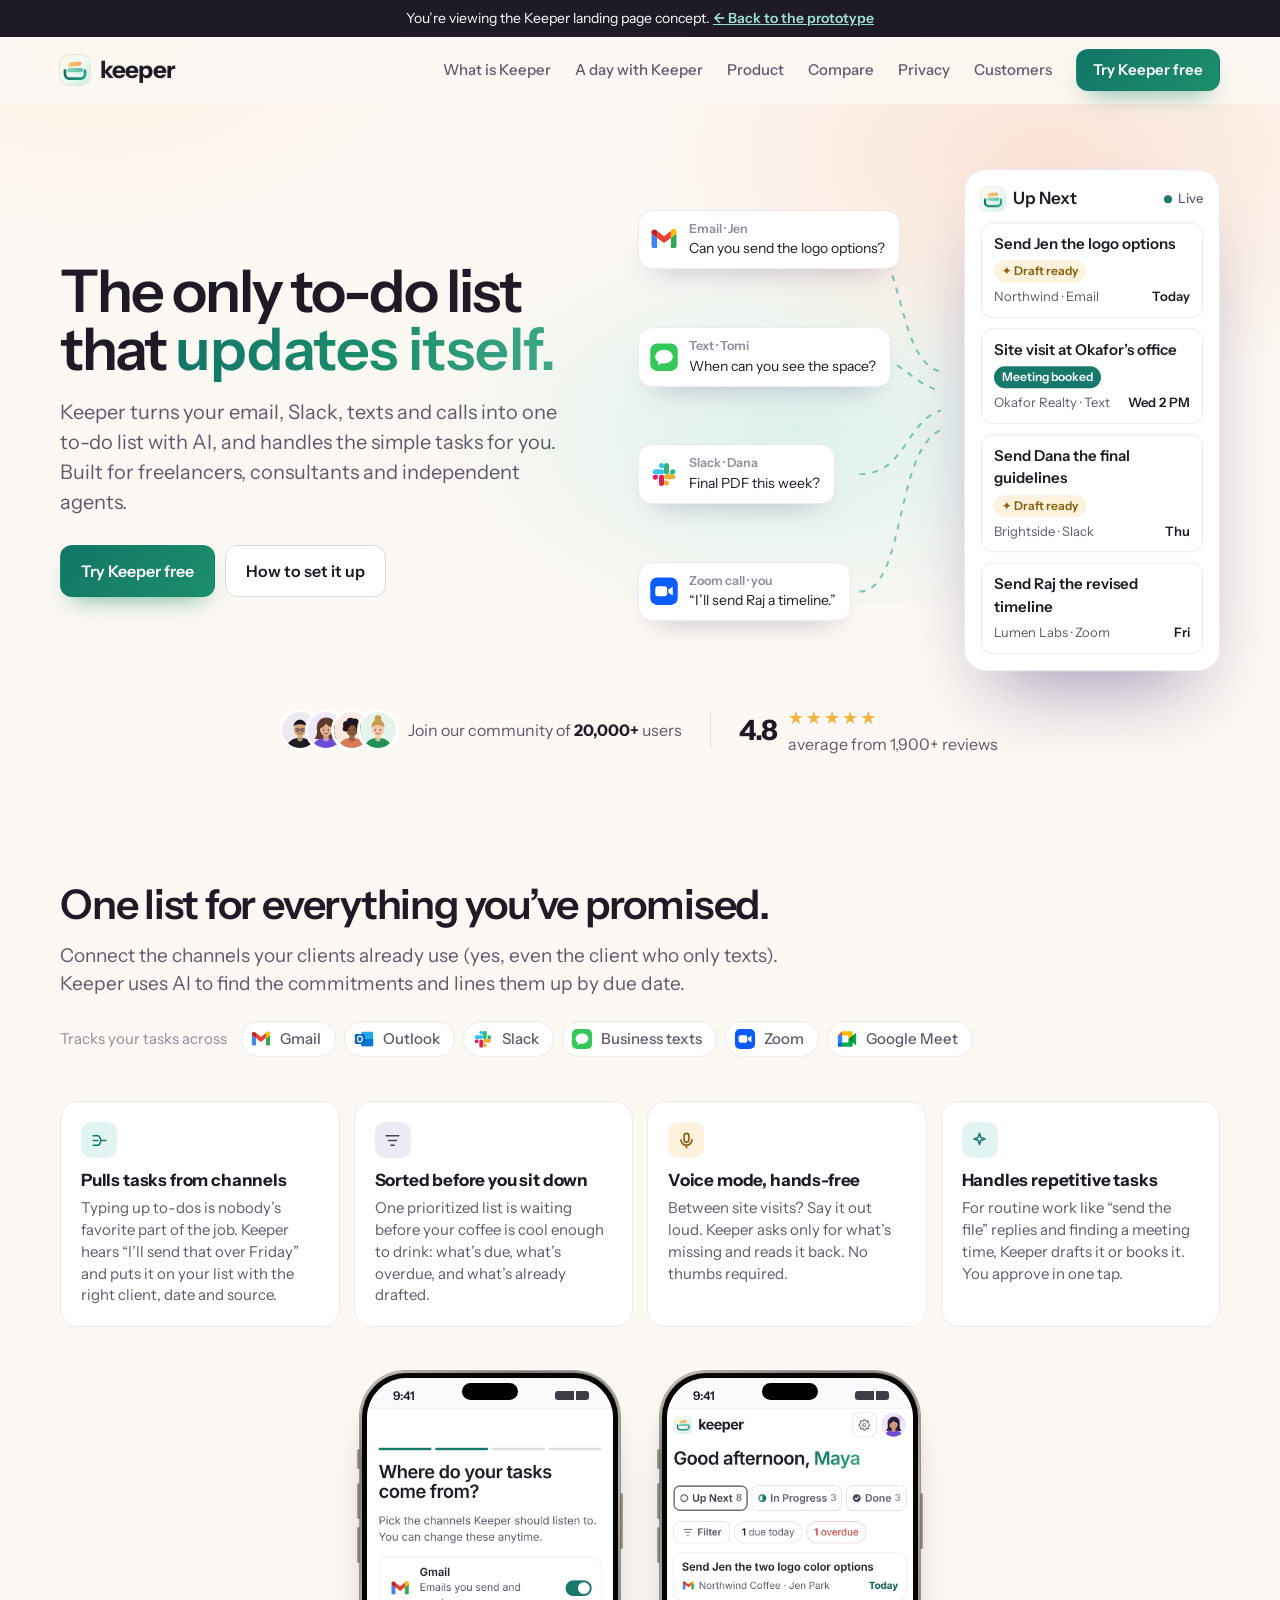
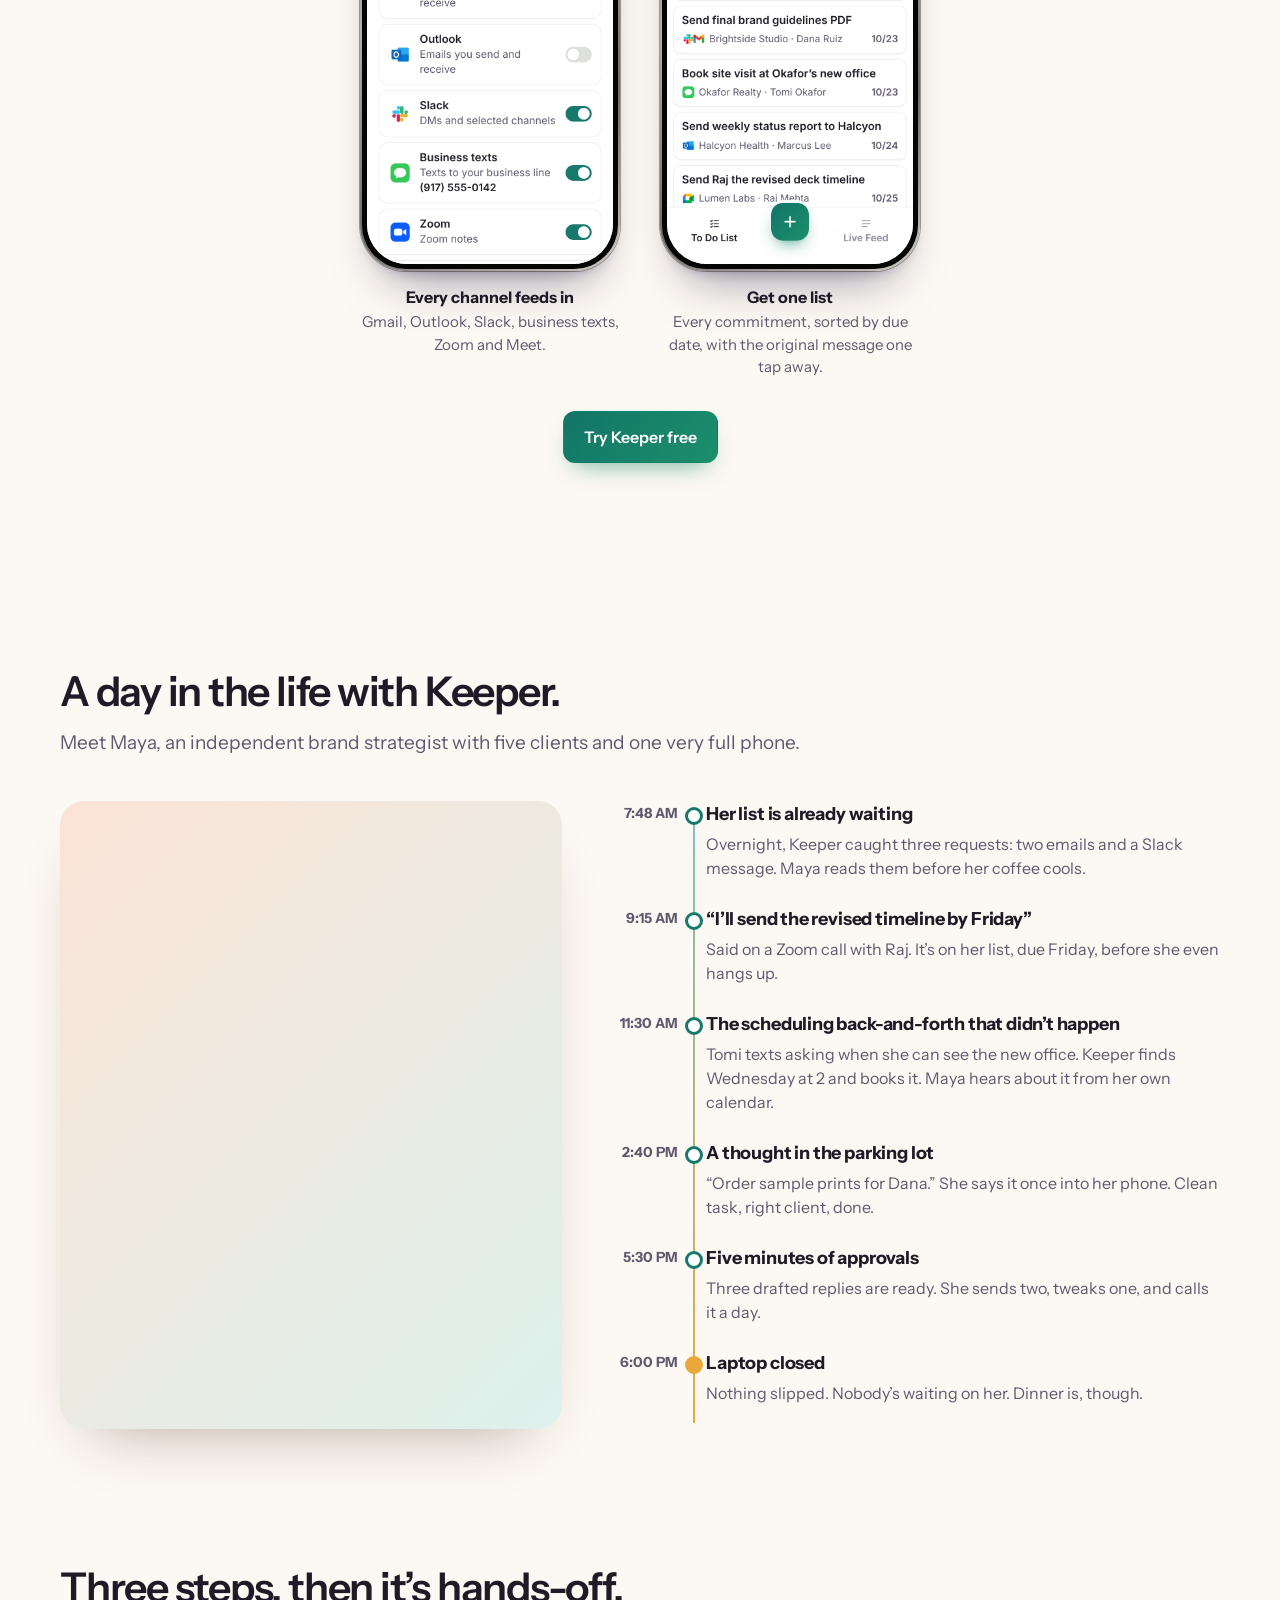
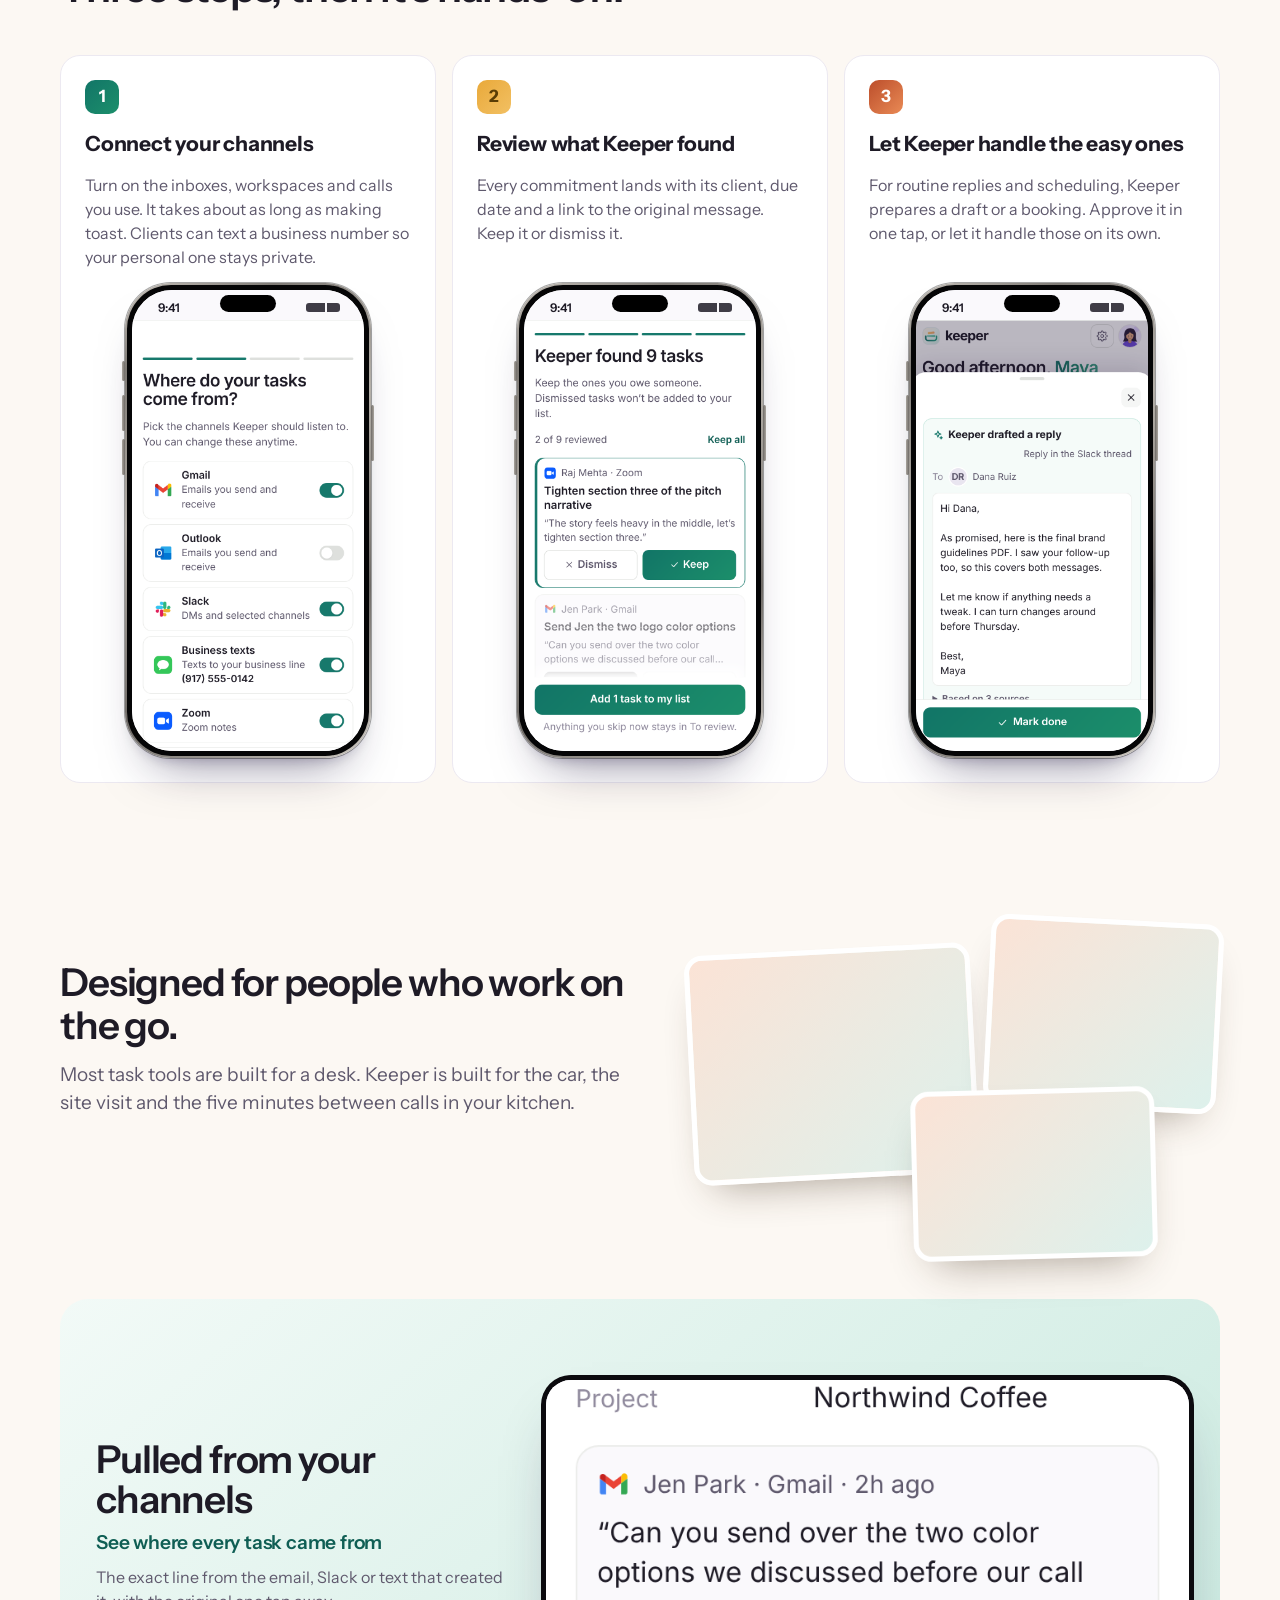
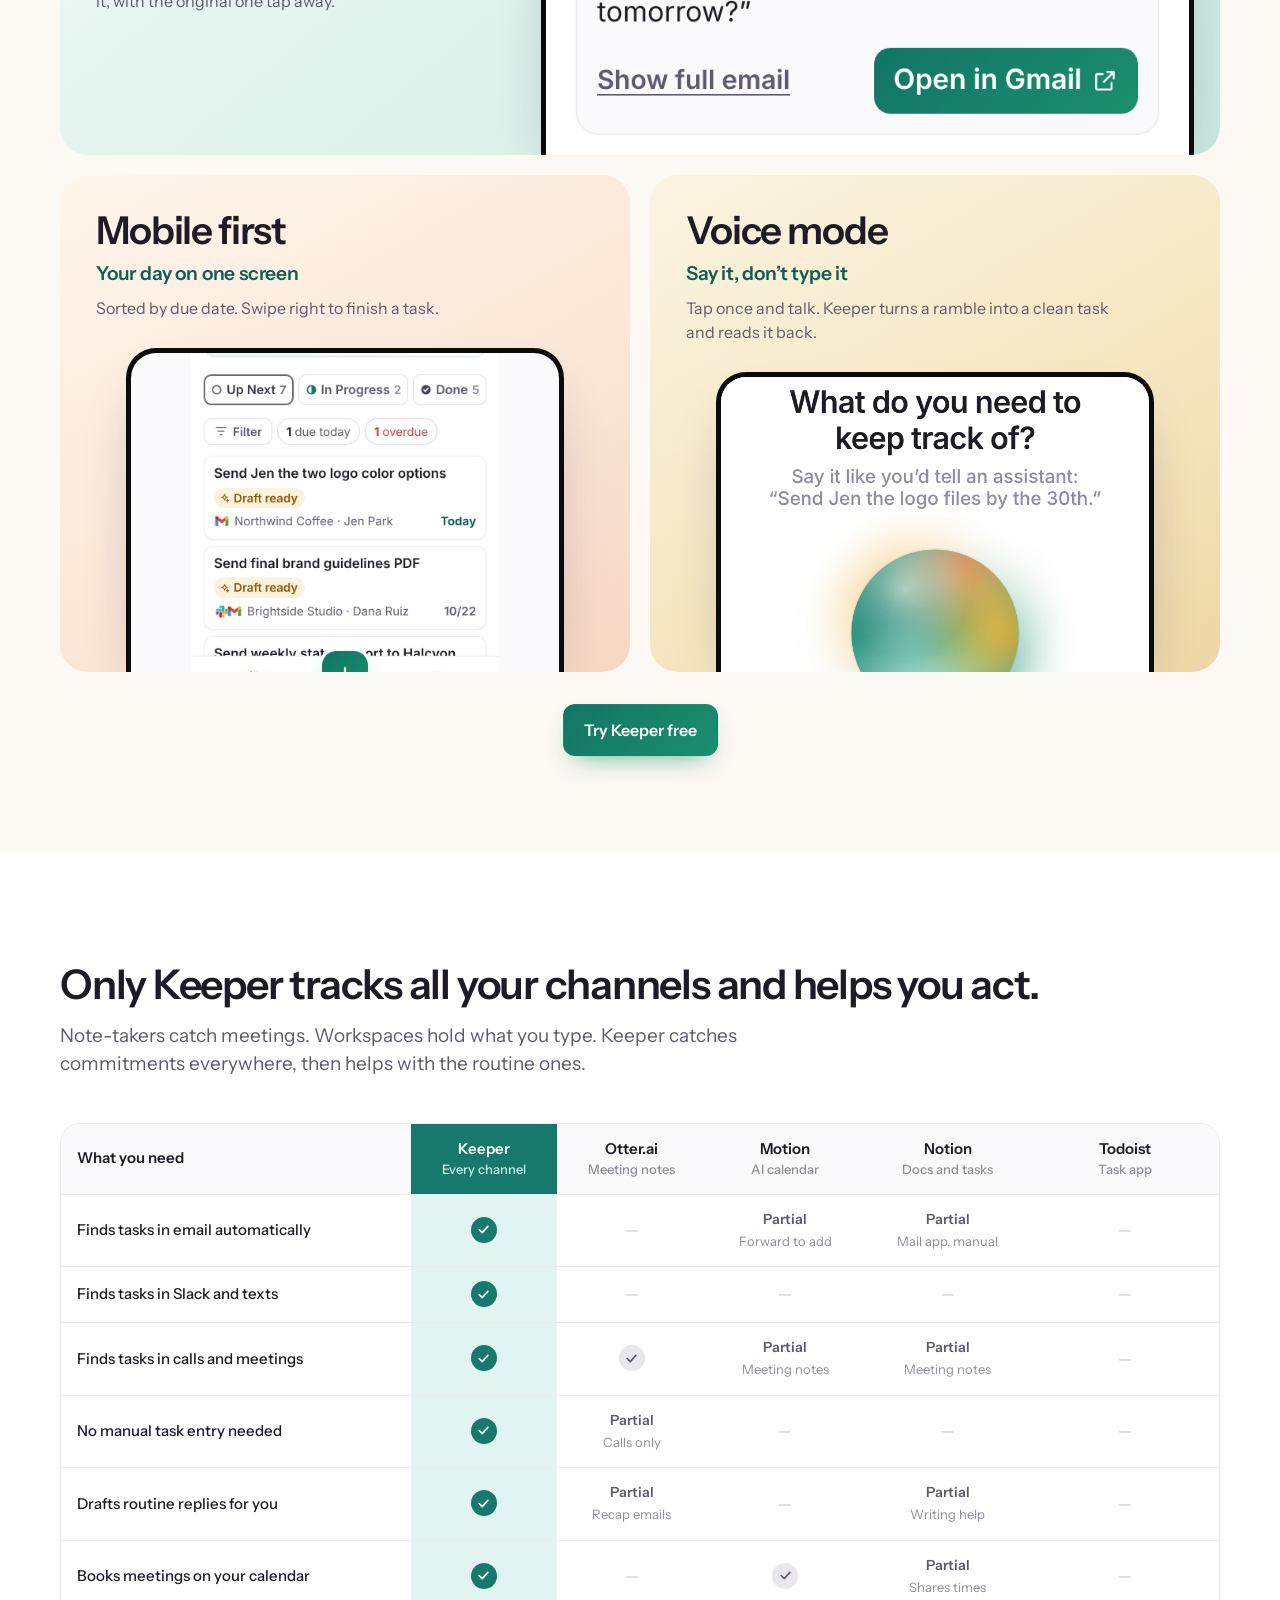
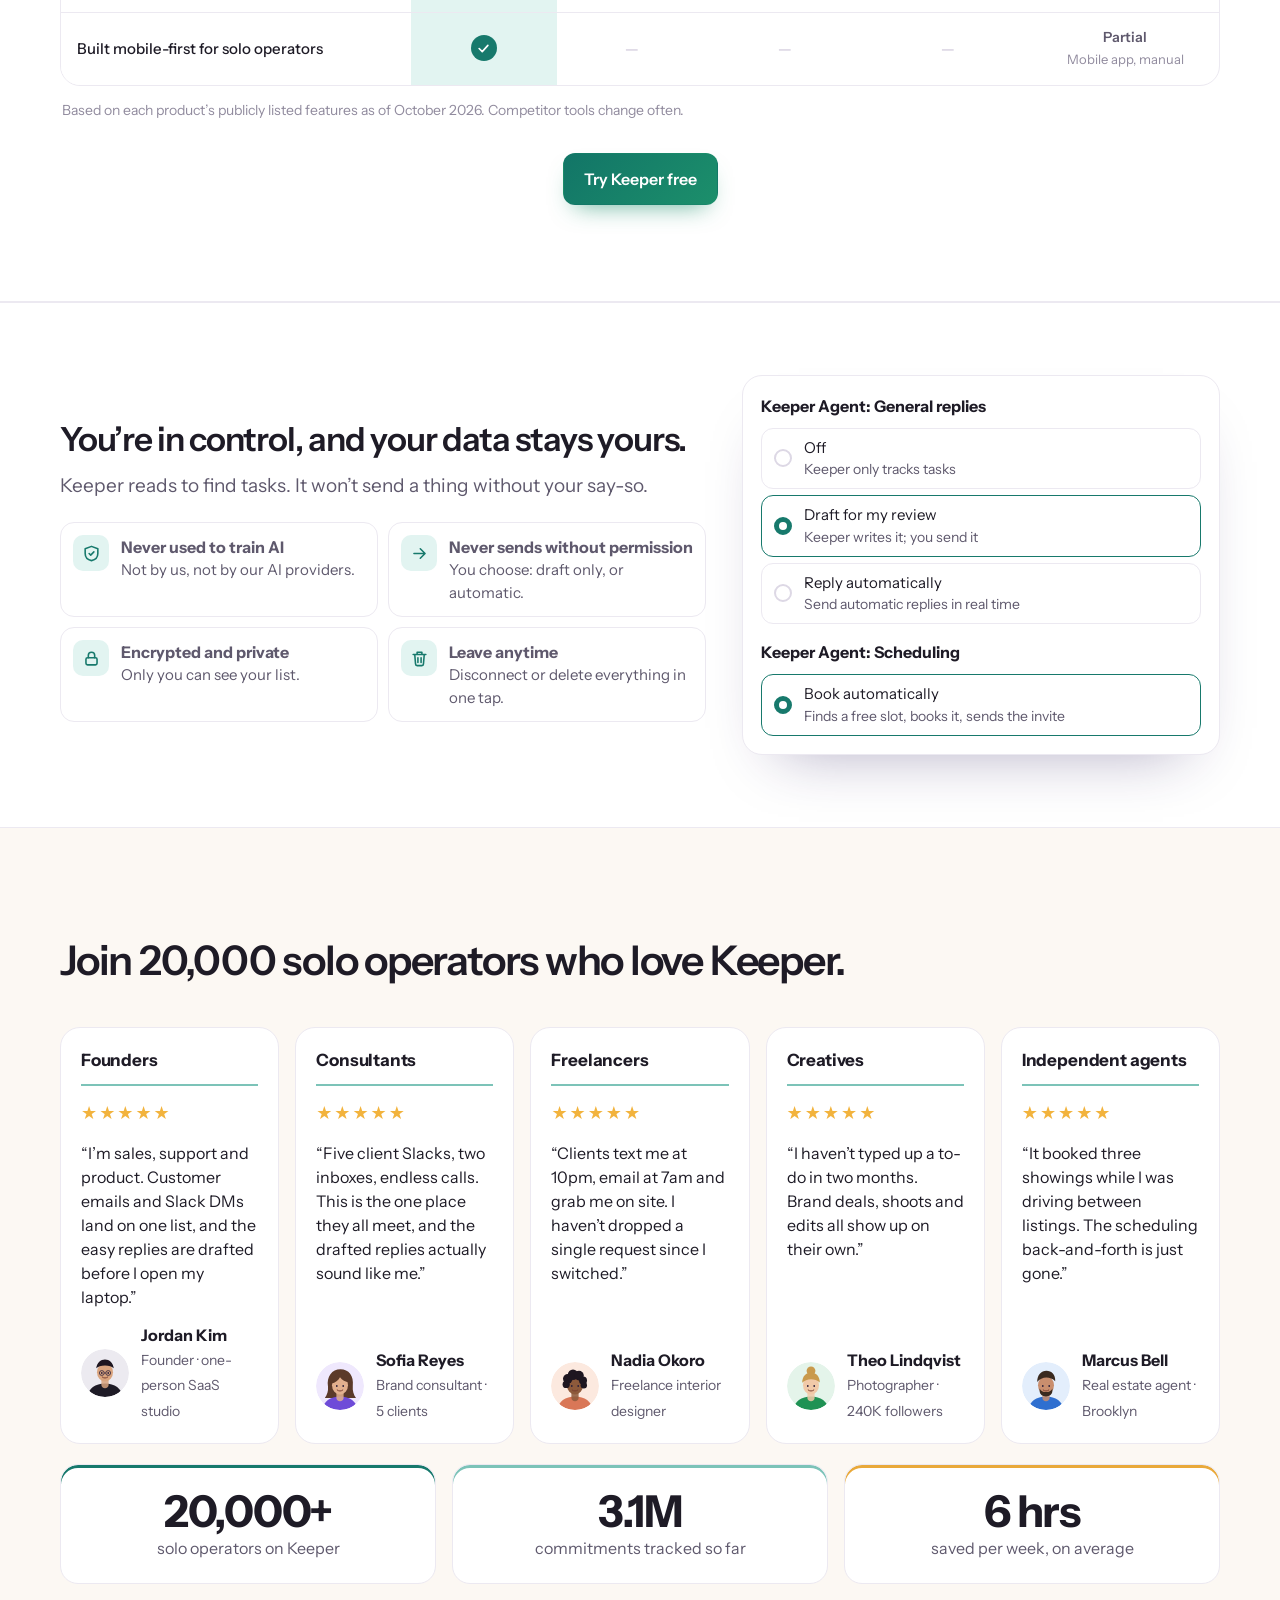
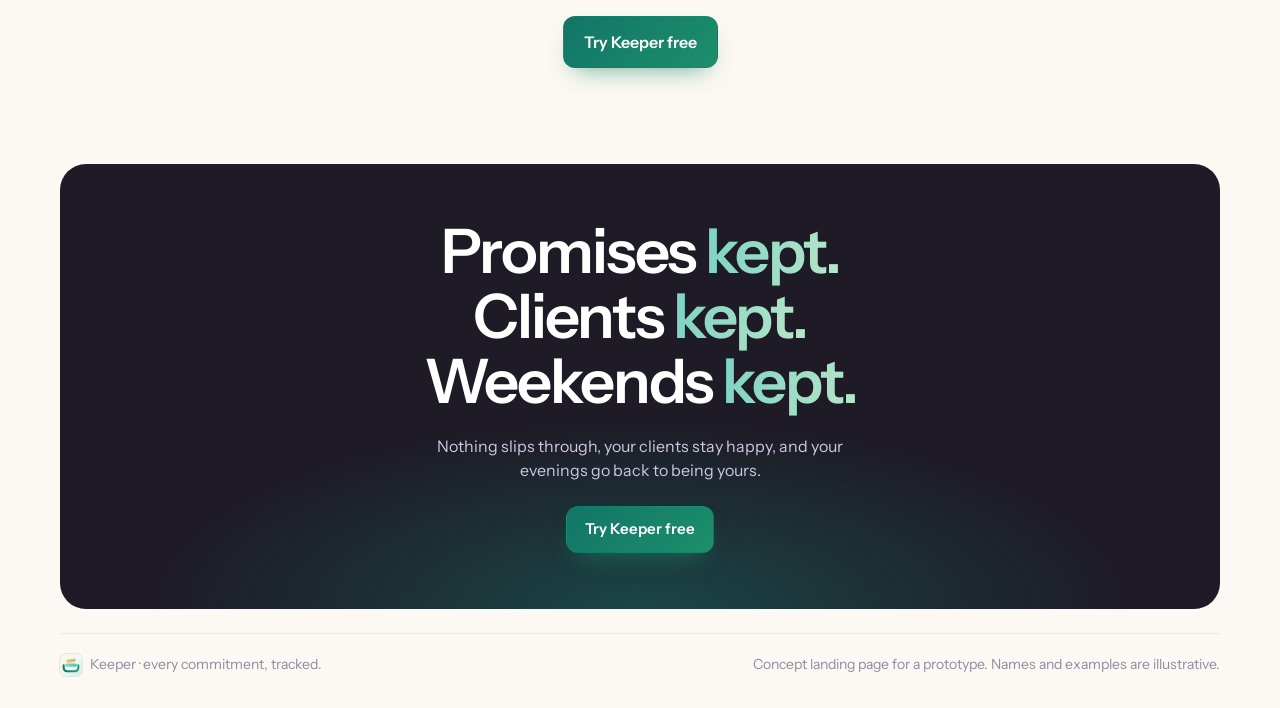
==== landing.html @ 7723a4d4 "Refresh list screenshot Co-Authored-By: Claude Opus 5.5 <noreply@anthropic.com> Claude-Session: http" ====
<!doctype html>
<html lang="en">
<head>
<meta charset="utf-8">
<meta name="viewport" content="width=device-width, initial-scale=1, viewport-fit=cover">
<title>Keeper · Every commitment, kept</title>
<meta name="description" content="Keeper catches every commitment you make across email, Slack, texts and calls, keeps it on one board, and gets the work started for you.">
<link rel="icon" type="image/svg+xml" href="keeper-logo.svg">
<link rel="preconnect" href="https://fonts.googleapis.com">
<link rel="preconnect" href="https://fonts.gstatic.com" crossorigin>
<link rel="stylesheet" href="https://fonts.googleapis.com/css2?family=Instrument+Sans:wght@400;500;600;700&family=Instrument+Serif:ital@0;1&display=swap">
<style>
  :root{
    --ink:#1E1B26; --ink-2:#5F596D; --faint:#918B9E;
    --bg:#FAF9FC; --surface:#fff; --sunk:#F3F1F6; --line:#ECE9F1; --line-2:#DDD8E5;
    --brand:#6E4BD8; --brand-ink:#4E31B5; --brand-soft:#F0EBFD; --brand-2:#B49CF5;
    --sans:"Instrument Sans", ui-sans-serif, system-ui, -apple-system, "Segoe UI", sans-serif;
    --serif:"Instrument Serif", Georgia, serif;
    --jar:url("data:image/svg+xml,%3Csvg%20xmlns%3D%22http%3A//www.w3.org/2000/svg%22%20viewBox%3D%220%200%20120%20120%22%3E%3Crect%20x%3D%2242%22%20y%3D%2220%22%20width%3D%2236%22%20height%3D%2210%22%20rx%3D%224%22%20fill%3D%22%23fff%22/%3E%3Cpath%20d%3D%22M44%2034h32v4c10%204%2014%2012%2014%2022v22a12%2012%200%200%201-12%2012H42a12%2012%200%200%201-12-12V60c0-10%204-18%2014-22z%22%20fill%3D%22%23fff%22/%3E%3Ccircle%20cx%3D%2250%22%20cy%3D%2276%22%20r%3D%227%22%20fill%3D%22%2317796C%22/%3E%3Ccircle%20cx%3D%2270%22%20cy%3D%2276%22%20r%3D%227%22%20fill%3D%22%2317796C%22/%3E%3Ccircle%20cx%3D%2260%22%20cy%3D%2261%22%20r%3D%227%22%20fill%3D%22%2317796C%22/%3E%3C/svg%3E");
    color-scheme:light;
  }
  *{box-sizing:border-box}
  html{scroll-behavior:smooth;overflow-x:hidden}
  body{margin:0;font-family:var(--sans);color:var(--ink);background:var(--bg);font-size:17px;line-height:1.5;-webkit-font-smoothing:antialiased;overflow-x:hidden}
  a{color:inherit}
  em{font-family:var(--serif);font-weight:400}
  .wrap{width:min(1160px,100% - 32px);margin-inline:auto}
  .mark{width:30px;height:30px;border-radius:9px;background:var(--brand) var(--jar) center/100% no-repeat;flex:none;display:inline-block}
  .btn{display:inline-flex;align-items:center;justify-content:center;gap:8px;border-radius:12px;padding:13px 20px;font-weight:600;font-size:16px;text-decoration:none;border:1px solid transparent;transition:transform .15s,background .15s}
  .btn:hover{transform:translateY(-1px)}
  .btn.primary{background:var(--brand);color:#fff;box-shadow:0 12px 24px -12px rgba(110,75,216,.8)}
  .btn.primary:hover{background:var(--brand-ink)}
  .btn.ghost{background:#fff;border-color:var(--line-2)}
  .eyebrow{display:inline-flex;align-items:center;gap:8px;font-size:15px;font-weight:600;color:var(--brand-ink);background:var(--brand-soft);border-radius:999px;padding:5px 12px}

  /* top strip back to the prototype */
  .proto{background:var(--ink);color:#fff;font-size:14px;text-align:center;padding:8px 16px}
  .proto a{color:#fff;font-weight:600}

  /* nav */
  nav.top{position:sticky;top:0;z-index:20;background:rgba(250,249,252,.85);backdrop-filter:blur(14px);-webkit-backdrop-filter:blur(14px);border-bottom:1px solid transparent}
  nav.top.scrolled{border-bottom-color:var(--line)}
  nav.top .wrap{display:flex;align-items:center;gap:24px;height:66px}
  .brand{display:flex;align-items:center;gap:10px;text-decoration:none}
  .brand .word{font-family:var(--serif);font-style:italic;font-size:28px;line-height:1}
  nav.top ul{display:flex;gap:24px;list-style:none;margin:0 0 0 auto;padding:0}
  nav.top ul a{text-decoration:none;color:var(--ink-2);font-weight:500;font-size:15px}
  nav.top ul a:hover{color:var(--ink)}
  nav.top .btn{padding:9px 16px;font-size:15px}

  /* hero */
  .hero{padding:72px 0 40px;position:relative}
  .hero::before{content:"";position:absolute;inset:-120px 0 auto;height:620px;background:radial-gradient(50% 60% at 78% 30%,#E9E1FD 0%,transparent 70%),radial-gradient(40% 50% at 10% 10%,#F3EEFE 0%,transparent 70%);z-index:-1}
  .hero .wrap{display:grid;grid-template-columns:minmax(0,1.05fr) minmax(0,1fr);gap:48px;align-items:center}
  .hero h1{font-size:clamp(44px,6.4vw,76px);line-height:1;letter-spacing:-.035em;margin:18px 0 18px;font-weight:600}
  .hero h1 em{color:var(--brand);font-size:1.12em;letter-spacing:-.01em;background:url("data:image/svg+xml,%3Csvg xmlns='http://www.w3.org/2000/svg' viewBox='0 0 200 20' preserveAspectRatio='none'%3E%3Cpath d='M3 14C50 6 120 4 197 9' fill='none' stroke='%23B49CF5' stroke-width='6' stroke-linecap='round'/%3E%3C/svg%3E") left 92%/100% .22em no-repeat;padding-bottom:.08em}
  .hero p.lead{font-size:20px;color:var(--ink-2);max-width:560px;margin:0 0 28px}
  .ctas{display:flex;gap:10px;flex-wrap:wrap}
  .reassure{margin-top:16px;font-size:15px;color:var(--faint)}

  /* hero visual: channels flowing into one board */
  .visual{position:relative;min-height:580px}
  .stream{position:absolute;inset:0}
  .msg{position:absolute;display:flex;align-items:center;gap:10px;background:#fff;border:1px solid var(--line);border-radius:14px;padding:10px 12px;box-shadow:0 14px 30px -18px rgba(40,25,90,.35);font-size:14px;max-width:250px;animation:float 6s ease-in-out infinite}
  .msg b{display:block;font-size:13px;color:var(--faint);font-weight:600}
  .msg .ch{width:30px;height:30px;border-radius:9px;display:grid;place-items:center;flex:none}
  .msg .ch svg{width:16px;height:16px}
  .m1{top:0;left:0}.m2{top:92px;left:8%;animation-delay:-2s}.m3{top:14px;right:0;animation-delay:-4s}.m4{top:106px;right:2%;animation-delay:-1s}
  @keyframes float{50%{transform:translateY(-6px)}}
  .board{position:absolute;left:50%;bottom:0;transform:translateX(-50%);width:min(380px,100%);background:#fff;border:1px solid var(--line);border-radius:22px;box-shadow:0 40px 80px -30px rgba(40,20,100,.45);padding:16px;display:flex;flex-direction:column;gap:10px}
  .board-h{display:flex;align-items:center;gap:8px;font-weight:600}
  .board-h .live{margin-left:auto;display:inline-flex;align-items:center;gap:6px;font-size:13px;color:var(--ink-2);font-weight:500}
  .dot{width:8px;height:8px;border-radius:50%;background:var(--brand);animation:pulse 1.8s infinite}
  @keyframes pulse{70%{box-shadow:0 0 0 7px rgba(110,75,216,0)}0%{box-shadow:0 0 0 0 rgba(110,75,216,.5)}}
  .task{border:1px solid var(--line);border-radius:12px;padding:10px 12px;display:flex;flex-direction:column;gap:5px;animation:drop .6s both}
  .task:nth-child(3){animation-delay:.4s}.task:nth-child(4){animation-delay:.8s}
  @keyframes drop{from{opacity:0;transform:translateY(-10px)}to{opacity:1;transform:none}}
  .task .t{font-weight:600;font-size:15px}
  .task .meta{display:flex;align-items:center;gap:8px;font-size:13px;color:var(--ink-2)}
  .task .meta .due{margin-left:auto;font-weight:600;color:var(--ink)}
  .badge{display:inline-flex;align-items:center;gap:5px;align-self:flex-start;font-size:12px;font-weight:600;color:var(--brand-ink);background:var(--brand-soft);border-radius:999px;padding:2px 8px}
  .badge.done{background:var(--brand);color:#fff}
  .funnel{position:absolute;left:50%;top:170px;width:2px;height:60px;transform:translateX(-50%);background:linear-gradient(var(--brand-2),transparent)}

  .chips{display:flex;flex-wrap:wrap;gap:8px;justify-content:center;margin-top:44px}
  .chip{display:inline-flex;align-items:center;gap:8px;background:#fff;border:1px solid var(--line);border-radius:999px;padding:6px 14px 6px 6px;font-size:15px;font-weight:500;color:var(--ink-2)}
  .chip .ch{width:26px;height:26px;border-radius:8px;display:grid;place-items:center}
  .chip .ch svg{width:14px;height:14px}
  .works{text-align:center;color:var(--faint);font-size:15px;margin-top:56px}

  section{padding:96px 0}
  .sec-h{max-width:760px;margin-bottom:44px}
  .sec-h h2{font-size:clamp(34px,4.4vw,52px);line-height:1.05;letter-spacing:-.03em;margin:14px 0 14px;font-weight:600}
  .sec-h h2 em{color:var(--brand);font-size:1.08em}
  .sec-h p{font-size:19px;color:var(--ink-2);margin:0}

  /* problem */
  .problem{background:#fff;border-block:1px solid var(--line)}
  .pains{display:grid;grid-template-columns:repeat(3,1fr);gap:16px}
  .pain{border:1px solid var(--line);border-radius:18px;padding:24px;background:var(--bg)}
  .pain .n{font-family:var(--serif);font-style:italic;font-size:40px;line-height:1;color:var(--brand)}
  .pain h3{font-size:20px;margin:12px 0 8px;letter-spacing:-.01em}
  .pain p{margin:0;color:var(--ink-2);font-size:16px}
  .quote{margin:40px auto 0;max-width:820px;text-align:center;font-family:var(--serif);font-style:italic;font-size:clamp(26px,3.2vw,36px);line-height:1.2;color:var(--ink)}
  .quote span{display:block;font-family:var(--sans);font-style:normal;font-size:15px;color:var(--faint);margin-top:12px}

  /* differentiators */
  .diffs{display:grid;grid-template-columns:repeat(2,1fr);gap:16px}
  .diff{position:relative;background:#fff;border:1px solid var(--line);border-radius:22px;padding:28px;overflow:hidden}
  .diff .ic{width:46px;height:46px;border-radius:13px;background:var(--brand-soft);color:var(--brand);display:grid;place-items:center;margin-bottom:18px}
  .diff .ic svg{width:24px;height:24px}
  .diff h3{font-size:24px;letter-spacing:-.02em;margin:0 0 8px}
  .diff p{margin:0;color:var(--ink-2)}
  .diff .tag{display:inline-block;margin-bottom:14px;font-size:13px;font-weight:600;color:var(--brand-ink);background:var(--brand-soft);border-radius:999px;padding:3px 10px}
  .diff.hero-diff{grid-column:1 / -1;display:grid;grid-template-columns:1fr 1fr;gap:32px;align-items:center;background:linear-gradient(135deg,#F4EFFE 0%,#fff 60%)}
  .compare{display:flex;flex-direction:column;gap:8px}
  .cmp{display:flex;align-items:center;gap:12px;background:#fff;border:1px solid var(--line);border-radius:12px;padding:12px 14px;font-size:15px}
  .cmp b{flex:1}
  .cmp .yes{color:var(--brand);font-weight:700}
  .cmp .no{color:var(--faint)}
  .cmp.us{border-color:var(--brand);box-shadow:inset 3px 0 0 var(--brand)}

  /* how it works */
  .steps{display:grid;grid-template-columns:repeat(3,1fr);gap:16px;counter-reset:s}
  .step{background:#fff;border:1px solid var(--line);border-radius:20px;padding:24px;display:flex;flex-direction:column;gap:14px}
  .step .k{display:inline-grid;place-items:center;width:34px;height:34px;border-radius:10px;background:var(--ink);color:#fff;font-weight:700}
  .step h3{margin:0;font-size:21px;letter-spacing:-.01em}
  .step p{margin:0;color:var(--ink-2);font-size:16px}
  .mini{border:1px solid var(--line);border-radius:12px;padding:12px;background:var(--bg);font-size:14px;display:flex;flex-direction:column;gap:8px;margin-top:auto}
  .mini .row{display:flex;align-items:center;gap:8px}
  .mini .tog{margin-left:auto;width:34px;height:20px;border-radius:10px;background:var(--brand);position:relative}
  .mini .tog::after{content:"";position:absolute;top:3px;right:3px;width:14px;height:14px;border-radius:50%;background:#fff}
  .mini q{color:var(--ink-2)}
  .mini mark{background:var(--brand-soft);color:inherit;border-radius:3px;box-shadow:inset 0 -2px 0 var(--brand-2)}
  .mini .acts{display:flex;gap:6px}
  .mini .acts span{flex:1;text-align:center;border-radius:8px;padding:6px;font-weight:600;border:1px solid var(--line-2);background:#fff}
  .mini .acts span.p{background:var(--brand);color:#fff;border-color:var(--brand)}

  /* wordplay */
  .kept{background:var(--ink);color:#fff;border-radius:32px;padding:72px 48px;text-align:center;position:relative;overflow:hidden}
  .kept::after{content:"";position:absolute;inset:auto -10% -60% -10%;height:120%;background:radial-gradient(50% 50% at 50% 50%,rgba(110,75,216,.55),transparent 70%)}
  .kept .lines{position:relative;z-index:1;display:flex;flex-direction:column;gap:4px;font-size:clamp(40px,6vw,80px);line-height:1.02;letter-spacing:-.035em;font-weight:600}
  .kept .lines em{color:var(--brand-2);font-size:1.1em}
  .kept .lines span{opacity:0;transform:translateY(16px);transition:all .7s cubic-bezier(.2,.8,.2,1)}
  .kept.in .lines span{opacity:1;transform:none}
  .kept.in .lines span:nth-child(2){transition-delay:.15s}
  .kept.in .lines span:nth-child(3){transition-delay:.3s}
  .kept p{position:relative;z-index:1;margin:28px auto 0;font-size:20px;color:#CFC7E3;max-width:560px}

  /* control */
  .control{display:grid;grid-template-columns:1fr 1fr;gap:40px;align-items:center}
  .perm{background:#fff;border:1px solid var(--line);border-radius:20px;padding:20px;display:flex;flex-direction:column;gap:8px;box-shadow:0 30px 60px -36px rgba(40,25,90,.4)}
  .perm h4{margin:0 0 4px;font-size:16px}
  .opt{display:flex;align-items:center;gap:12px;border:1px solid var(--line);border-radius:12px;padding:10px 12px;font-size:15px}
  .opt small{display:block;color:var(--ink-2);font-size:14px}
  .opt .r{width:18px;height:18px;border-radius:50%;border:2px solid var(--line-2);flex:none}
  .opt.on{border-color:var(--brand)}
  .opt.on .r{border:5px solid var(--brand)}
  ul.ticks{list-style:none;margin:20px 0 0;padding:0;display:flex;flex-direction:column;gap:12px}
  ul.ticks li{display:flex;gap:10px;align-items:flex-start;color:var(--ink-2)}
  ul.ticks svg{width:20px;height:20px;color:var(--brand);flex:none;margin-top:3px}

  /* privacy */
  .privacy{background:#fff;border-block:1px solid var(--line)}
  .privs{display:grid;grid-template-columns:repeat(4,1fr);gap:16px}
  .pv{border:1px solid var(--line);border-radius:18px;padding:22px;background:var(--bg)}
  .pv .ic{width:44px;height:44px;border-radius:12px;background:var(--brand-soft);color:var(--brand);display:grid;place-items:center;margin-bottom:14px}
  .pv .ic svg{width:22px;height:22px}
  .pv h3{margin:0 0 6px;font-size:19px;letter-spacing:-.01em}
  .pv p{margin:0;color:var(--ink-2);font-size:16px}
  .promise{margin-top:28px;display:flex;align-items:center;gap:14px;background:var(--ink);color:#fff;border-radius:16px;padding:18px 22px;font-size:18px}
  .promise svg{width:28px;height:28px;color:var(--brand-2);flex:none}
  .promise em{color:var(--brand-2)}
  @media (max-width:900px){.privs{grid-template-columns:1fr 1fr}}
  @media (max-width:520px){.privs{grid-template-columns:1fr}}
  /* social proof */
  .proof{display:flex;align-items:center;justify-content:center;gap:28px;flex-wrap:wrap;margin-top:40px}
  .proof .stack{display:flex}
  .av{width:48px;height:48px;border-radius:50%;overflow:hidden;flex:none;display:block;box-shadow:0 0 0 3px #fff}
  .av svg{width:100%;height:100%;display:block}
  .av.sm{width:36px;height:36px}
  .av.sm + .av.sm{margin-left:-10px}
  .proof .who{display:flex;align-items:center;gap:12px;font-size:16px;color:var(--ink-2)}
  .proof .who b{color:var(--ink)}
  .rating{display:flex;align-items:center;gap:10px;font-size:16px;color:var(--ink-2)}
  .rating .big{font-size:28px;font-weight:700;color:var(--ink);letter-spacing:-.02em}
  .stars{color:#F2B33D;letter-spacing:2px;font-size:18px}
  .proof .div{width:1px;height:36px;background:var(--line-2)}
  .tms{display:grid;grid-template-columns:repeat(4,1fr);gap:16px}
  .tm{margin:0;background:#fff;border:1px solid var(--line);border-radius:20px;padding:22px;display:flex;flex-direction:column;gap:14px}
  .tm blockquote{margin:0;font-size:17px;line-height:1.5;color:var(--ink);flex:1}
  .tm figcaption{display:flex;align-items:center;gap:12px}
  .tm figcaption b{display:block;font-size:16px}
  .tm figcaption small{color:var(--ink-2);font-size:14px}
  .stats{display:grid;grid-template-columns:repeat(3,1fr);gap:16px;margin-top:20px}
  .stat{background:var(--brand-soft);border-radius:18px;padding:22px;text-align:center}
  .stat b{display:block;font-size:clamp(30px,3.6vw,44px);letter-spacing:-.03em;color:var(--brand-ink);line-height:1.1}
  .stat span{color:var(--ink-2);font-size:16px}
  @media (max-width:1000px){.tms{grid-template-columns:1fr 1fr}}
  @media (max-width:600px){.tms,.stats{grid-template-columns:1fr}.proof .div{display:none}}
  /* final */
  .final{text-align:center}
  .final h2{font-size:clamp(36px,5vw,60px);line-height:1.04;letter-spacing:-.03em;margin:0 0 16px;font-weight:600}
  .final h2 em{color:var(--brand)}
  .final p{color:var(--ink-2);font-size:19px;margin:0 auto 28px;max-width:560px}
  .final .ctas{justify-content:center}
  footer{border-top:1px solid var(--line);padding:28px 0 40px;color:var(--faint);font-size:14px}
  footer .wrap{display:flex;gap:16px;flex-wrap:wrap;align-items:center;justify-content:space-between}

  .rev{opacity:0;transform:translateY(18px);transition:opacity .7s ease,transform .7s cubic-bezier(.2,.8,.2,1)}
  .rev.in{opacity:1;transform:none}

  @media (max-width:900px){
    nav.top ul{display:none}
    nav.top .btn{margin-left:auto}
    .hero{padding-top:40px}
    .hero .wrap,.control,.diff.hero-diff{grid-template-columns:1fr}
    .visual{min-height:440px}
    .pains,.steps,.diffs{grid-template-columns:1fr}
    section{padding:72px 0}
    .kept{padding:56px 22px;border-radius:24px}
  }
  @media (max-width:520px){
    .msg{max-width:47%;font-size:13px}
    .m2,.m4{display:none}
    .visual{min-height:500px}
    .hero p.lead{font-size:18px}
  }
  @media (prefers-reduced-motion:reduce){*,*::before,*::after{animation:none!important;transition:none!important}.rev,.kept .lines span{opacity:1;transform:none}}
</style>
<style>
  /* ---------- revision 2 ---------- */
  .brand .word{font-family:var(--sans);font-style:normal;font-weight:700;letter-spacing:-.035em;font-size:24px}
  .sec-cta{display:flex;gap:10px;flex-wrap:wrap;margin-top:32px;align-items:center}
  .sec-cta.center{justify-content:center}
  .sec-cta small{color:var(--faint);font-size:15px}
  /* realistic iPhone frame */
  .phone{position:relative;width:min(212px,100%);margin:0 auto;padding:9px;border-radius:40px;background:#17141F;box-shadow:inset 0 0 0 2px #2E2A38,0 30px 50px -30px rgba(40,20,100,.55)}
  .phone .screen{border-radius:31px;overflow:hidden;background:var(--bg)}
  .phone .status{height:30px;display:flex;align-items:center;justify-content:space-between;padding:4px 20px 0 24px;font-size:11px;background:var(--bg)}
  .phone .status b{font-weight:600}
  .phone .sig{width:34px;height:9px;border-radius:3px;background:linear-gradient(90deg,#1E1B26 0 55%,transparent 55% 62%,#1E1B26 62%);opacity:.85}
  .phone .island{position:absolute;top:15px;left:50%;width:66px;height:19px;margin-left:-33px;border-radius:12px;background:#17141F;z-index:2}
  .phone img{display:block;width:100%;height:auto}
  .what-shots{display:flex;gap:40px;justify-content:center;flex-wrap:wrap;margin-top:44px}
  .what-shot{margin:0;display:flex;flex-direction:column;align-items:center;gap:14px;max-width:260px;text-align:center}
  .what-shot figcaption{color:var(--ink-2);font-size:15px}
  .what-shot figcaption b{display:block;color:var(--ink);font-size:16px;margin-bottom:2px}
  .problem{padding:56px 0}
  .ps{display:grid;grid-template-columns:minmax(0,1fr) minmax(0,1.2fr);gap:40px;align-items:center}
  .ps h2{font-size:clamp(28px,3.4vw,40px);line-height:1.1;letter-spacing:-.03em;margin:12px 0 0;font-weight:600}
  .ps-list{display:flex;flex-direction:column;gap:10px}
  .ps-row{display:grid;grid-template-columns:1fr 24px 1fr;gap:12px;align-items:center;background:var(--bg);border:1px solid var(--line);border-radius:14px;padding:14px 16px;font-size:16px}
  .ps-row .pr{color:var(--ink-2)}
  .ps-row .ar{color:var(--brand)}
  .ps-row .so{font-weight:600}
  .shots{display:grid;grid-template-columns:repeat(3,minmax(0,1fr));gap:28px;align-items:start}
  .shot{margin:0;display:flex;flex-direction:column;gap:18px}
  .shot figcaption{text-align:center;max-width:300px;margin:0 auto}
  .shot figcaption b{display:block;font-size:18px;letter-spacing:-.01em;margin-bottom:4px}
  .shot figcaption span{color:var(--ink-2);font-size:15px}
  .tagline{display:inline-block;font-size:13px;font-weight:600;color:var(--brand-ink);background:var(--brand-soft);border-radius:999px;padding:2px 10px;margin-bottom:8px}
  .desk{margin:48px auto 0;max-width:920px;border:1px solid var(--line);border-radius:16px;overflow:hidden;box-shadow:0 40px 80px -40px rgba(40,20,100,.45)}
  .desk img{width:100%;display:block}
  .desk-cap{margin-top:14px;color:var(--ink-2);font-size:16px;text-align:center}
  .trust{display:grid;grid-template-columns:minmax(0,1.1fr) minmax(0,1fr);gap:40px;align-items:center}
  .trust-list{display:grid;grid-template-columns:1fr 1fr;gap:12px;margin-top:24px}
  .tr{display:flex;gap:12px;align-items:flex-start;background:#fff;border:1px solid var(--line);border-radius:14px;padding:14px}
  .tr .ic{width:36px;height:36px;border-radius:10px;background:var(--brand-soft);color:var(--brand);display:grid;place-items:center;flex:none}
  .tr .ic svg{width:19px;height:19px}
  .tr b{display:block;font-size:16px}
  .tr span{color:var(--ink-2);font-size:15px}
  .battle{background:#fff;border-block:1px solid var(--line)}
  .bc-wrap{max-width:100%;overflow-x:auto;-webkit-overflow-scrolling:touch;border:1px solid var(--line);border-radius:20px;background:#fff}
  table.bc{width:100%;border-collapse:collapse;min-width:760px;font-size:15px}
  .bc th,.bc td{padding:14px 16px;border-bottom:1px solid var(--line);text-align:center;vertical-align:middle}
  .bc tbody tr:last-child th,.bc tbody tr:last-child td{border-bottom:0}
  .bc thead th{font-size:15px;font-weight:600;background:#FAF9FC}
  .bc thead th small{display:block;font-weight:500;color:var(--faint);font-size:13px}
  .bc tbody th{text-align:left;font-weight:500;color:var(--ink)}
  .bc tbody th,.bc thead th:first-child{position:sticky;left:0;background:#fff;z-index:1}
  .bc thead th:first-child{background:#FAF9FC}
  .bc .us{background:var(--brand-soft)}
  .bc thead .us{background:var(--brand);color:#fff}
  .bc thead .us small{color:#E5DCFC}
  .bc .yes{display:inline-grid;place-items:center;width:26px;height:26px;border-radius:50%;background:var(--brand);color:#fff}
  .bc .yes svg{width:15px;height:15px}
  .bc td:not(.us) .yes{background:#E9E6EF;color:var(--ink-2)}
  .bc .no{color:var(--line-2);font-weight:700}
  .bc .part{display:block;font-weight:600;color:var(--ink-2);font-size:14px}
  .bc .p small{color:var(--faint);font-size:13px}
  .sr{position:absolute;width:1px;height:1px;overflow:hidden;clip:rect(0 0 0 0)}
  .bc-hint{display:none;margin:0 0 10px;color:var(--faint);font-size:14px}
  .bc-note{margin:14px 2px 0;color:var(--faint);font-size:14px}
  .tms{grid-template-columns:repeat(5,minmax(0,1fr))}
  .tm{padding:20px}
  .tm blockquote{font-size:16px}
  .uc{align-self:flex-start;font-size:13px;font-weight:700;letter-spacing:.02em;color:var(--brand-ink);background:var(--brand-soft);border-radius:999px;padding:3px 10px}
  footer.big{border:0;padding:0 0 32px;background:transparent}
  footer.big .wrap{display:block}
  footer.big .kept{margin-bottom:24px}
  footer.big .kept .sec-cta{position:relative;z-index:1}
  footer.big .meta{display:flex;gap:16px;flex-wrap:wrap;align-items:center;justify-content:space-between;color:var(--faint);font-size:14px;padding-top:20px;border-top:1px solid var(--line)}
  @media (max-width:1100px){.tms{grid-template-columns:repeat(2,minmax(0,1fr))}}
  @media (max-width:900px){.ps,.shots,.trust{grid-template-columns:1fr}.ps-row{grid-template-columns:1fr;gap:4px}.ps-row .ar{display:none}.bc-hint{display:block}.bc tbody th{min-width:150px}}
  @media (max-width:600px){.tms,.trust-list{grid-template-columns:1fr}}
  /* ---------- revision 3 ---------- */
  em{font-style:normal!important;font-family:var(--sans)!important;font-weight:inherit;color:var(--brand)}
  .hero h1 em{font-size:1em;background:none;padding:0}
  .kept .lines em{font-size:1em;color:var(--brand-2)}
  .eyebrow{display:inline-flex;align-items:center;gap:10px;background:none;border-radius:0;padding:0;color:var(--brand-ink);font-size:13px;font-weight:700;letter-spacing:.1em;text-transform:uppercase}
  .eyebrow::before{content:"";width:22px;height:2px;border-radius:2px;background:var(--brand)}
  .sec-h{max-width:none}
  .sec-h h2{font-size:clamp(28px,3.2vw,42px);line-height:1.12}
  .sec-h p{max-width:760px}
  .tagline{background:none;padding:0;border-radius:0;font-size:12px;font-weight:700;letter-spacing:.1em;text-transform:uppercase;color:var(--brand-ink)}
  .uc{align-self:stretch;background:none;border-radius:0;padding:0 0 10px;font-size:19px;font-weight:700;letter-spacing:-.01em;color:var(--ink);border-bottom:2px solid var(--brand)}
  .problem .ps{grid-template-columns:1fr;gap:24px}
  .problem .ps-list{display:grid;grid-template-columns:repeat(3,1fr);gap:12px}
  .problem .ps-row{grid-template-columns:1fr;gap:6px;align-content:start}
  .problem .ps-row .ar{transform:rotate(90deg);width:18px}
  .trust{grid-template-columns:minmax(0,1.1fr) minmax(0,1fr)}
  .trust-h{grid-column:1 / -1}
  .flow{position:relative;width:100%;aspect-ratio:560/470;min-height:0}
  .flow .wires{position:absolute;inset:0;width:100%;height:100%;overflow:visible}
  .flow .wires path{fill:none;stroke:var(--brand-2);stroke-width:2;vector-effect:non-scaling-stroke;stroke-dasharray:6 7;animation:flowdash 1.1s linear infinite}
  @keyframes flowdash{to{stroke-dashoffset:-26}}
  .flow .src{position:absolute;left:0;width:38%;display:flex;align-items:center;gap:10px;background:#fff;border:1px solid var(--line);border-radius:14px;padding:10px 12px;box-shadow:0 14px 30px -18px rgba(40,25,90,.35);font-size:14px;transform:translateY(-50%)}
  .flow .src .ch{width:30px;height:30px;border-radius:9px;display:grid;place-items:center;flex:none}
  .flow .src .ch svg{width:16px;height:16px}
  .flow .src .st{min-width:0;display:flex;flex-direction:column}
  .flow .src .st b{font-size:12.5px;color:var(--faint);font-weight:600}
  .flow .src .st span{white-space:nowrap;overflow:hidden;text-overflow:ellipsis}
  .flow .s1{top:13%}.flow .s2{top:37%}.flow .s3{top:61%}.flow .s4{top:85%}
  .flow .board{position:absolute;left:52%;right:0;top:50%;bottom:auto;transform:translateY(-50%);width:auto}
  .flow .task:nth-child(5){animation-delay:1.2s}
  @media (max-width:520px){.flow{aspect-ratio:auto;height:440px}.flow .src{width:44%;padding:8px}.flow .src .st span{display:none}.flow .src .ch{width:26px;height:26px}.flow .board{left:52%;padding:10px}.flow .task .t{font-size:13px}.flow .task .meta{font-size:11px}.problem .ps-list{grid-template-columns:1fr}}
  @media (max-width:900px){.problem .ps-list{grid-template-columns:1fr}.trust{grid-template-columns:1fr}}
  @media (min-width:901px){.hero .wrap{grid-template-columns:minmax(0,1fr) minmax(0,1.1fr)}}
  .hero h1{font-size:clamp(40px,5vw,64px)}
  .uc{font-size:17px;white-space:nowrap}
  .trust{align-items:start}
  /* ---------- revision 4 ---------- */
  .eyebrow{display:none!important}
  .chip{padding:6px 14px 6px 8px}
  .lg{width:22px;height:22px;display:inline-grid;place-items:center;flex:none}
  .lg svg{width:100%;height:100%;display:block}
  .flow .src .lg{width:30px;height:30px}
  .phone{width:min(212px,100%);padding:3px;border-radius:44px;background:linear-gradient(145deg,#8E8A96 0%,#3B3842 18%,#57535E 50%,#2C2A31 82%,#8A8692 100%);box-shadow:0 0 0 1px rgba(0,0,0,.35),0 30px 50px -28px rgba(30,20,60,.55),0 8px 16px -10px rgba(30,20,60,.35)}
  .phone::before{content:"";position:absolute;inset:3px;border-radius:41px;background:#0B0A0E}
  .phone .screen{position:relative;margin:7px;border-radius:34px}
  .phone .island{top:15px;width:62px;height:18px;margin-left:-31px;background:#000;z-index:3}
  .phone [class^="btn-"]{position:absolute;width:3px;border-radius:2px;background:linear-gradient(90deg,#55515C,#2C2A31)}
  .phone .btn-l1{left:-3px;top:78px;height:20px}
  .phone .btn-l2{left:-3px;top:112px;height:36px}
  .phone .btn-l3{left:-3px;top:156px;height:36px}
  .phone .btn-r{right:-3px;left:auto;top:122px;height:56px;background:linear-gradient(270deg,#55515C,#2C2A31)}
  .phone .status{padding:5px 20px 0 22px}
  .steps .step .phone{margin-top:auto;width:min(196px,100%)}
  .steps .step{align-items:stretch}
  section#what{padding-top:72px}
  @media (max-width:520px){.flow{height:560px!important}.flow .board{overflow:hidden}}
  .phone .screen img{aspect-ratio:780/1446;object-fit:cover;object-position:top}
  /* ---------- revision 5: warmer, varied palette ---------- */
  :root{--peach:#F6A472;--peach-soft:#FDEEE4;--teal:#1F9A8A;--teal-soft:#E2F4F1;--sun:#E9A93A;--sun-soft:#FCF2DE;--sky:#3D86E0;--sky-soft:#E4EFFC;--cream:#FCF8F3}
  body{background:var(--cream)}
  .hero::before{background:radial-gradient(45% 55% at 82% 28%,#FCE3D3 0%,transparent 70%),radial-gradient(40% 50% at 62% 70%,#E7E0FB 0%,transparent 70%),radial-gradient(35% 45% at 8% 8%,#FFF1E3 0%,transparent 70%)}
  nav.top{background:rgba(252,248,243,.88)}
  .battle,.privacy{background:#fff}
  .diffs .diff:nth-child(1) .ic{background:var(--peach-soft);color:#C8642E}
  .diffs .diff:nth-child(2) .ic{background:var(--brand-soft);color:var(--brand)}
  .diffs .diff:nth-child(3) .ic{background:var(--teal-soft);color:var(--teal)}
  .diffs .diff:nth-child(4) .ic{background:var(--sun-soft);color:#B97F12}
  .trust-list .tr:nth-child(1) .ic{background:var(--teal-soft);color:var(--teal)}
  .trust-list .tr:nth-child(2) .ic{background:var(--peach-soft);color:#C8642E}
  .trust-list .tr:nth-child(3) .ic{background:var(--sky-soft);color:var(--sky)}
  .trust-list .tr:nth-child(4) .ic{background:var(--sun-soft);color:#B97F12}
  .stats .stat:nth-child(1){background:var(--peach-soft)}.stats .stat:nth-child(1) b{color:#B4521D}
  .stats .stat:nth-child(2){background:var(--teal-soft)}.stats .stat:nth-child(2) b{color:#13786B}
  .stats .stat:nth-child(3){background:var(--sun-soft)}.stats .stat:nth-child(3) b{color:#9A6A0E}
  .tms .tm:nth-child(1) .uc{border-color:var(--peach)}
  .tms .tm:nth-child(2) .uc{border-color:var(--brand)}
  .tms .tm:nth-child(3) .uc{border-color:var(--teal)}
  .tms .tm:nth-child(4) .uc{border-color:var(--sun)}
  .tms .tm:nth-child(5) .uc{border-color:var(--sky)}
  .steps .step:nth-child(1) .k{background:#C8642E}
  .steps .step:nth-child(2) .k{background:var(--teal)}
  .steps .step:nth-child(3) .k{background:var(--brand)}
  .tagline{color:var(--ink-2)}
  .flow .wires path{stroke:#E9B79A}
  .hero h1 em{color:var(--brand)}
  /* bigger, natural phone screenshots */
  .phone{width:min(266px,100%)}
  .phone .island{width:76px;margin-left:-38px;height:22px;top:16px}
  .phone .status{height:34px;font-size:12px}
  .steps .step .phone{width:min(246px,100%)}
  .shots{gap:20px}
  /* quieter closing panel (about 20% smaller) */
  .kept{padding:56px 36px;border-radius:26px}
  .kept .lines{font-size:clamp(32px,4.8vw,62px);gap:2px}
  .kept p{font-size:16px;margin-top:22px;max-width:460px}
  .kept .sec-cta{margin-top:24px}
  .kept .sec-cta .btn{padding:11px 18px;font-size:15px}
  .kept::after{background:radial-gradient(50% 50% at 50% 50%,rgba(246,164,114,.35),transparent 70%)}
  .kept .lines em{color:#F6B98F}
  /* ---------- revision 6: people, day story, iPhone 18 Pro frames ---------- */
  .photo{display:block;width:100%;height:100%;object-fit:cover;background:linear-gradient(135deg,#FCE3D3,#E7E0FB)}
  .photo.broken{visibility:hidden}
  .day{display:grid;grid-template-columns:minmax(0,.9fr) minmax(0,1.1fr);gap:44px;align-items:start}
  .day-photo{position:sticky;top:90px;border-radius:24px;overflow:hidden;aspect-ratio:4/5;background:linear-gradient(135deg,#FCE3D3,#E7E0FB);box-shadow:0 30px 60px -36px rgba(80,40,20,.45)}
  .day-photo .cap{position:absolute;left:14px;bottom:14px;background:rgba(255,255,255,.92);border-radius:999px;padding:6px 12px;font-size:14px;font-weight:600}
  .tl{list-style:none;margin:0;padding:0;position:relative}
  .tl::before{content:"";position:absolute;left:84px;top:8px;bottom:8px;width:2px;background:linear-gradient(var(--peach),var(--brand-2))}
  .tl li{display:grid;grid-template-columns:72px 1fr;gap:28px;padding:0 0 26px;position:relative}
  .tl li::after{content:"";position:absolute;left:79px;top:6px;width:12px;height:12px;border-radius:50%;background:#fff;border:3px solid var(--peach)}
  .tl li.end::after{border-color:var(--brand);background:var(--brand)}
  .tl time{font-size:14px;font-weight:700;color:var(--ink-2);text-align:right;padding-top:2px;white-space:nowrap}
  .tl b{display:block;font-size:18px;letter-spacing:-.01em;margin-bottom:4px}
  .tl p{margin:0;color:var(--ink-2);font-size:16px}
  .moments{display:grid;grid-template-columns:1.2fr 1fr 1fr;gap:16px;margin-bottom:48px}
  .moment{margin:0;position:relative;border-radius:20px;overflow:hidden;height:280px;background:linear-gradient(135deg,#FCE3D3,#E2F4F1)}
  .moment figcaption{position:absolute;left:12px;bottom:12px;background:rgba(255,255,255,.92);border-radius:999px;padding:5px 12px;font-size:14px;font-weight:600}
  /* iPhone 18 Pro: thinner bezels, smaller Dynamic Island, titanium edge */
  .phone{padding:2px;border-radius:46px;background:linear-gradient(150deg,#C9C4BD 0%,#7E7A75 14%,#B5B0A9 40%,#6E6A66 72%,#CFCAC3 100%)}
  .phone::before{inset:2px;border-radius:44px;background:#050506}
  .phone .screen{margin:5px;border-radius:40px}
  .phone .island{top:12px;width:56px;height:17px;margin-left:-28px;border-radius:10px}
  .phone .status{height:30px;padding:5px 24px 0 26px}
  .phone [class^="btn-"]{background:linear-gradient(90deg,#A9A49D,#6E6A66)}
  .phone .btn-r{background:linear-gradient(270deg,#A9A49D,#6E6A66)}
  @media (max-width:900px){.day{grid-template-columns:1fr}.day-photo{position:relative;top:0;aspect-ratio:4/3}.moments{grid-template-columns:1fr 1fr}.moments .moment:first-child{grid-column:1 / -1}}
  @media (max-width:520px){.tl::before{left:66px}.tl li{grid-template-columns:56px 1fr;gap:24px}.tl li::after{left:61px}}
  /* ---------- revision 7: terracotta core color ---------- */
  :root{--brand:#BC4E2B;--brand-ink:#9C3D1F;--brand-soft:#FBE7DE;--brand-2:#E9A585}
  .btn.primary{box-shadow:0 12px 24px -12px rgba(188,78,43,.7)}
  .hero h1 em{color:#C4552F}
  .diffs .diff:nth-child(1) .ic{background:var(--sun-soft);color:#B97F12}
  .diffs .diff:nth-child(4) .ic{background:var(--sky-soft);color:var(--sky)}
  .trust-list .tr:nth-child(2) .ic{background:var(--brand-soft);color:var(--brand)}
  .tms .tm:nth-child(1) .uc{border-color:var(--sun)}
  .steps .step:nth-child(1) .k{background:var(--brand)}
  .steps .step:nth-child(3) .k{background:var(--ink)}
  .stats .stat:nth-child(1){background:var(--brand-soft)}.stats .stat:nth-child(1) b{color:var(--brand-ink)}
  .flow .wires path{stroke:#E9A585}
  .dot{background:var(--teal)}
  .badge{background:#FBE7DE;color:#9C3D1F}
  .badge.done{background:var(--teal);color:#fff}
  .kept::after{background:radial-gradient(50% 50% at 50% 50%,rgba(210,96,58,.38),transparent 70%)}
  .tl::before{background:linear-gradient(var(--brand-2),var(--teal))}
  .tl li::after{border-color:var(--brand)}
  .tl li.end::after{border-color:var(--teal);background:var(--teal)}
  .bc thead .us{background:var(--brand)}
  .bc thead .us small{color:#FBE0D4}
  .opt.on{border-color:var(--brand)}.opt.on .r{border-color:var(--brand)}
  .uc{border-color:var(--brand)}
  /* ---------- revision 8: brand system (teal core, terracotta secondary, marigold attention, brick warning) ---------- */
  :root{--brand:#17796C;--brand-ink:#0F5E54;--brand-soft:#E2F4F1;--brand-2:#7CC3B8;
    --tc:#BC4E2B;--tc-soft:#FBE7DE;--tc-2:#E9A585;--mari:#E9A93A;--mari-soft:#FCF2DE;--mari-ink:#8A5D07;--brick:#B3362C;--ink:#1E1B26;--cream:#FCF8F3}
  .btn.primary{background:var(--brand);box-shadow:0 12px 24px -12px rgba(23,121,108,.65)}
  .btn.primary:hover{background:var(--brand-ink)}
  .hero h1 em{color:var(--tc)}
  .hero::before{background:radial-gradient(45% 55% at 82% 28%,#FBE3D6 0%,transparent 70%),radial-gradient(40% 50% at 62% 72%,#DDF1EC 0%,transparent 70%),radial-gradient(35% 45% at 8% 8%,#FFF1E3 0%,transparent 70%)}
  .flow .wires path{stroke:var(--tc-2)}
  .dot{background:var(--brand)}
  .badge{background:var(--mari-soft);color:var(--mari-ink)}
  .badge.done{background:var(--brand);color:#fff}
  .bc thead .us{background:var(--brand)} .bc thead .us small{color:#CDEDE7}
  .bc .us{background:var(--brand-soft)} .bc .yes{background:var(--brand)}
  .opt.on{border-color:var(--brand)} .opt.on .r{border-color:var(--brand)}
  /* icons carry meaning: Keeper's actions teal, things for you marigold, the rest terracotta */
  .diffs .diff:nth-child(1) .ic{background:var(--tc-soft);color:var(--tc)}
  .diffs .diff:nth-child(2) .ic{background:var(--brand-soft);color:var(--brand)}
  .diffs .diff:nth-child(3) .ic{background:var(--tc-soft);color:var(--tc)}
  .diffs .diff:nth-child(4) .ic{background:var(--mari-soft);color:var(--mari-ink)}
  .trust-list .tr .ic{background:var(--brand-soft)!important;color:var(--brand)!important}
  .stats .stat{background:#fff!important;border:1px solid var(--line)}
  .stats .stat b{color:var(--ink)!important}
  .stats .stat:nth-child(1){box-shadow:inset 0 3px 0 var(--brand)} .stats .stat:nth-child(2){box-shadow:inset 0 3px 0 var(--tc)} .stats .stat:nth-child(3){box-shadow:inset 0 3px 0 var(--mari)}
  .tms .tm .uc{border-color:var(--tc)!important}
  .steps .step .k{background:var(--ink)!important}
  .tl::before{background:linear-gradient(var(--tc-2),var(--brand))}
  .tl li::after{border-color:var(--tc)}
  .tl li.end::after{border-color:var(--brand);background:var(--brand)}
  .kept::after{background:radial-gradient(50% 50% at 50% 50%,rgba(23,121,108,.45),transparent 70%)}
  .kept .lines em{color:#F0B694}
  .photo,.day-photo,.moment{background:linear-gradient(135deg,#FBE3D6,#DDF1EC)}
  nav.top ul a:hover{color:var(--brand)}
  .proto a{color:#9FE0D5}
  /* ---------- revision 9: no terracotta text (reads as an error) ---------- */
  .hero h1 em{color:var(--brand)}
  .kept .lines em{color:#8FD6C9}
  .diffs .diff:nth-child(1) .ic,.diffs .diff:nth-child(3) .ic{background:var(--mari-soft);color:var(--mari-ink)}
  .diffs .diff:nth-child(4) .ic{background:#EEEAF3;color:#4A4458}
  .tms .tm .uc{border-color:var(--brand-2)!important}
  .stats .stat:nth-child(2){box-shadow:inset 0 3px 0 var(--brand-2)}
  .flow .wires path{stroke:var(--brand-2)}
  .tl::before{background:linear-gradient(var(--brand-2),var(--mari))}
  .tl li::after{border-color:var(--brand);background:#fff}
  .tl li.end::after{border-color:var(--mari);background:var(--mari)}
  /* ---------- revision 10: teal → sea green CTAs ---------- */
  .btn.primary{background:linear-gradient(135deg,#127567 0%,#1C8F6B 100%);box-shadow:0 12px 24px -12px rgba(28,143,107,.7)}
  .btn.primary:hover{background:linear-gradient(135deg,#0F665A 0%,#18805F 100%)}
  /* ---------- revision 11: gradient accent text, collage, Otter-style feature cards ---------- */
  .hero h1 em,.sec-h h2 em{background:linear-gradient(100deg,#127567 0%,#1C8F6B 55%,#3FA98A 100%);-webkit-background-clip:text;background-clip:text;color:transparent!important}
  .kept .lines em{background:linear-gradient(100deg,#7CD3C2,#B9E6C9);-webkit-background-clip:text;background-clip:text;color:transparent!important}
  .go-head{display:grid;grid-template-columns:minmax(0,1fr) minmax(0,.9fr);gap:40px;align-items:center;margin-bottom:40px}
  .go-head .sec-h h2{font-size:clamp(28px,3vw,40px)}
  .collage{position:relative;height:340px}
  .collage figure{position:absolute;margin:0;border-radius:18px;overflow:hidden;border:5px solid #fff;box-shadow:0 22px 40px -22px rgba(60,40,20,.45);background:linear-gradient(135deg,#FBE3D6,#DDF1EC)}
  .collage figcaption{position:absolute;left:10px;bottom:10px;background:rgba(255,255,255,.92);border-radius:999px;padding:4px 10px;font-size:13px;font-weight:600}
  .collage .c1{left:0;top:30px;width:54%;height:230px;transform:rotate(-3deg);z-index:1}
  .collage .c2{right:0;top:0;width:44%;height:190px;transform:rotate(3deg);z-index:2}
  .collage .c3{right:12%;bottom:0;width:46%;height:170px;transform:rotate(-1.5deg);z-index:3}
  .feat-grid{display:grid;grid-template-columns:1fr 1fr;gap:20px}
  .feat{position:relative;border-radius:28px;overflow:hidden;min-height:470px;padding:36px 36px 0;display:flex;flex-direction:column}
  .feat.f1{grid-column:1 / -1;flex-direction:row;gap:32px;min-height:420px;padding-bottom:0;background:linear-gradient(140deg,#F2FAF7 0%,#DCF1EA 55%,#C9E9DF 100%)}
  .feat.f2{background:linear-gradient(150deg,#FFF6EC 0%,#FBE6D6 60%,#F6D7C3 100%)}
  .feat.f3{background:linear-gradient(150deg,#FBF4E2 0%,#F6E6C0 60%,#EED7A6 100%)}
  .feat-txt{position:relative;z-index:2;max-width:440px}
  .feat.f1 .feat-txt{flex:0 0 38%;align-self:center;padding-bottom:36px}
  .feat h3{margin:6px 0 10px;font-size:clamp(24px,2.4vw,32px);letter-spacing:-.025em;line-height:1.1;font-weight:600}
  .feat p{margin:0;font-size:17px;color:var(--ink-2)}
  .crop{position:relative;margin-top:28px;margin-left:auto;width:88%;flex:1;min-height:300px;border:10px solid #0B0A0E;border-bottom:0;border-radius:34px 34px 0 0;background-color:var(--bg);background-image:var(--img);background-repeat:no-repeat;background-size:calc(var(--zoom)*100%) auto;background-position:var(--x) var(--y);box-shadow:0 30px 60px -30px rgba(30,20,60,.45)}
  .crop{background-image:none!important;overflow:hidden}
  .crop img{position:absolute;left:0;top:0;display:block;max-width:none;height:auto}
  .crop::before{content:"";position:absolute;inset:-2px;border-radius:26px 26px 0 0;box-shadow:inset 0 0 0 2px rgba(255,255,255,.06);pointer-events:none}
  .feat.f1 .crop{flex:1;margin-top:40px;width:auto;min-height:380px;margin-right:-10px}
  .feat.f2 .crop,.feat.f3 .crop{margin-right:-36px}
  @media (max-width:900px){.go-head{grid-template-columns:1fr}.feat-grid{grid-template-columns:1fr}.feat.f1{flex-direction:column}.feat.f1 .crop{align-self:stretch;margin:28px -24px 0 24px;min-height:300px;flex:none;height:320px}.collage figcaption{white-space:nowrap;font-size:12px}.feat.f1 .feat-txt{padding-bottom:0}.feat{padding:28px 24px 0;min-height:420px}.feat.f2 .crop,.feat.f3 .crop{margin-right:-24px}}
  @media (max-width:520px){.collage{height:280px}.collage .c1{height:180px}.collage .c2{height:150px}.collage .c3{height:140px}}
  /* ---------- revision 12 ---------- */
  .hero h1{font-size:clamp(38px,4.6vw,60px)}
  .tl::before{left:87px}
  @media (max-width:520px){.tl::before{left:69px}}
  /* compact feature cards: four across, icon beside title */
  #what .diffs{grid-template-columns:repeat(4,minmax(0,1fr));gap:14px}
  #what .diff{padding:20px;border-radius:18px}
  #what .diff .ic{width:36px;height:36px;border-radius:10px;margin-bottom:12px}
  #what .diff .ic svg{width:19px;height:19px}
  #what .diff h3{font-size:17px;margin:0 0 6px;letter-spacing:-.01em;line-height:1.25}
  #what .diff p{font-size:15px;line-height:1.45}
  @media (max-width:1000px){#what .diffs{grid-template-columns:repeat(2,minmax(0,1fr))}}
  @media (max-width:520px){#what .diffs{grid-template-columns:1fr}}
  /* hero sources: full single-line requests */
  .flow .src{width:auto;max-width:none;padding:9px 14px 9px 10px}
  .flow .src .st span{overflow:visible;text-overflow:clip;white-space:nowrap}
  .flow .board{left:56%}
  @media (max-width:600px){
    .flow{height:auto!important;aspect-ratio:auto;display:flex;flex-direction:column;gap:8px}
    .flow .wires{display:none}
    .flow .src{position:static;transform:none;width:auto;align-self:flex-start}
    .flow .src:nth-of-type(even){align-self:flex-end}
    .flow .src .st span{display:block}
    .flow .board{position:relative;left:auto;right:auto;top:auto;transform:none;width:100%;margin-top:10px}
    .flow .board::before{content:"↓";position:absolute;top:-26px;left:50%;color:var(--brand-2);font-weight:700}
  }
  /* ---------- revision 13: mint tray logo ---------- */
  .mark{background:url("keeper-logo.svg") center/100% no-repeat!important;box-shadow:0 0 0 1px rgba(18,117,103,.12)}
  /* ---------- revision 14 ---------- */
  .wrap{width:min(1160px,100% - 48px)}
  @media (min-width:1280px){.wrap{width:min(1160px,100% - 96px)}}
  @media (max-width:520px){.wrap{width:calc(100% - 36px)}}
  #what .diff h3{white-space:nowrap;overflow:hidden;text-overflow:ellipsis}
  @media (max-width:1200px){#what .diffs{grid-template-columns:repeat(2,minmax(0,1fr))!important}}
  @media (max-width:520px){#what .diffs{grid-template-columns:1fr!important}}
  #what .diffs .diff:nth-child(1) .ic{background:var(--brand-soft);color:var(--brand)}
  #what .diffs .diff:nth-child(2) .ic{background:#EEEAF3;color:#4A4458}
  #what .diffs .diff:nth-child(3) .ic{background:var(--mari-soft);color:var(--mari-ink)}
  #what .diffs .diff:nth-child(4) .ic{background:var(--brand-soft);color:var(--brand)}
  .steps .step:nth-child(1) .k{background:linear-gradient(135deg,#127567,#1C8F6B)!important}
  .steps .step:nth-child(2) .k{background:linear-gradient(135deg,#E9A93A,#F2C063)!important;color:#5A3D05}
  .steps .step:nth-child(3) .k{background:linear-gradient(135deg,#BC4E2B,#E98A55)!important}
  /* privacy: tighter, two balanced columns */
  #trust{padding:72px 0}
  #trust .trust{grid-template-columns:minmax(0,1.15fr) minmax(0,.85fr);gap:36px;align-items:center}
  #trust .sec-h h2{font-size:clamp(26px,2.6vw,34px);white-space:normal}
  #trust .trust-list{gap:10px}
  #trust .tr{padding:12px}
  #trust .perm{padding:18px;gap:6px}
  #trust .perm .opt{padding:8px 12px}
  @media (max-width:900px){#trust .trust{grid-template-columns:1fr}}
  /* mobile polish */
  @media (max-width:600px){
    section{padding:56px 0}
    .hero{padding:28px 0 24px}
    .hero h1{font-size:38px}
    .ctas .btn{flex:1 1 auto}
    .sec-h h2{font-size:28px;line-height:1.15}
    .sec-h p{font-size:17px}
    .proof{gap:14px;flex-direction:column}
    .chips{gap:6px}
    .chip{font-size:14px}
    .feat h3{font-size:24px}
    .crop{min-height:260px}
    .tms{gap:12px}
    .stats{gap:10px}
    .steps .step .phone{width:min(230px,100%)}
    nav.top .wrap{gap:12px}
    nav.top .btn{padding:8px 12px;font-size:14px}
    .kept{padding:40px 20px}
    footer.big .meta{flex-direction:column;align-items:flex-start;gap:6px}
  }
  /* ---------- revision 15 ---------- */
  .day-photo img{object-position:62% 35%;transform:scale(1.15);transform-origin:62% 40%}
  .crop{border-width:5px;border-radius:30px 30px 0 0}
  #product{padding-top:40px}
  .go-head{align-items:start}
  @media (min-width:901px){.go-head .sec-h{padding-top:28px}}
  .works-row{display:flex;align-items:center;flex-wrap:wrap;gap:10px 14px;margin-top:22px}
  .works-row .works{margin:0;text-align:left;font-size:15px;color:var(--faint)}
  .works-row .chips{margin:0;justify-content:flex-start}
  .feat.f2 .crop,.feat.f3 .crop{margin-left:auto!important;margin-right:auto!important}
  .feat .feat-name{margin:0 0 8px;font-size:clamp(30px,3vw,40px);font-weight:600;letter-spacing:-.03em;line-height:1.05;color:var(--ink)}
  .feat p.feat-sub{margin:0 0 8px;font-size:clamp(18px,1.5vw,20px);font-weight:600;letter-spacing:-.01em;color:var(--brand-ink)}
  .feat p.feat-sub+p{font-size:16px}
</style>
</head>
<body>
<div class="proto">You’re viewing the Keeper landing page concept. <a href="index.html">← Back to the prototype</a></div>

<nav class="top" id="nav">
  <div class="wrap">
    <a class="brand" href="#top" aria-label="Keeper home"><span class="mark" aria-hidden="true"></span><span class="word">keeper</span></a>
    <ul>
      <li><a href="#what">What is Keeper</a></li>
      <li><a href="#day">A day with Keeper</a></li>
      <li><a href="#product">Product</a></li>
      <li><a href="#compare">Compare</a></li>
      <li><a href="#trust">Privacy</a></li>
      <li><a href="#love">Customers</a></li>
    </ul>
    <a class="btn primary" href="index.html">Try Keeper free</a>
  </div>
</nav>

<header class="hero" id="top">
  <div class="wrap">
    <div>
      <h1>The only to-do list that <em>updates itself.</em></h1>
      <p class="lead">Keeper turns your email, Slack, texts and calls into one to-do list with AI, and handles the simple tasks for you. Built for freelancers, consultants and independent agents.</p>
      <div class="ctas"><a class="btn primary" href="index.html">Try Keeper free</a><a class="btn ghost" href="#setup">How to set it up</a></div>
    </div>
    <div class="visual flow" aria-label="Messages from email, texts, Slack and calls flowing into one to-do list">
      <svg class="wires" viewBox="0 0 100 100" preserveAspectRatio="none" aria-hidden="true">
        <path d="M38 13 C46 13,44 38,52 40"/><path d="M38 37 C46 37,46 42,52 44"/><path d="M38 61 C46 61,46 50,52 48"/><path d="M38 85 C46 85,44 56,52 52"/>
      </svg>
<div class="src s1"><span class="lg"><svg viewBox="0 0 48 48" aria-hidden="true"><path fill="#4285F4" d="M6 38h7V22L4 15v20a3 3 0 0 0 2 3z"/><path fill="#34A853" d="M35 38h7a3 3 0 0 0 2-3V15l-9 7z"/><path fill="#FBBC04" d="M35 11v11l9-7v-3c0-3.7-4.2-5.8-7.2-3.6z"/><path fill="#EA4335" d="M13 22V11l11 8.3L35 11v11l-11 8.3z"/><path fill="#C5221F" d="M4 12v3l9 7V11l-1.8-1.6C8.2 7.2 4 9.3 4 12z"/></svg></span><span class="st"><b>Email · Jen</b><span>Can you send the logo options?</span></span></div><div class="src s2"><span class="lg"><svg viewBox="0 0 48 48" aria-hidden="true"><rect x="2" y="2" width="44" height="44" rx="11" fill="#34C759"/><path fill="#fff" d="M24 12c-7.7 0-14 5-14 11.2 0 3.6 2.1 6.8 5.4 8.8L14 37l6.2-3.3c1.2.3 2.5.5 3.8.5 7.7 0 14-5 14-11.2S31.7 12 24 12z"/></svg></span><span class="st"><b>Text · Tomi</b><span>When can you see the space?</span></span></div><div class="src s3"><span class="lg"><svg viewBox="0 0 48 48" aria-hidden="true"><path fill="#E01E5A" d="M14 29a4 4 0 1 1-4-4h4zm2 0a4 4 0 0 1 8 0v10a4 4 0 0 1-8 0z"/><path fill="#36C5F0" d="M20 14a4 4 0 1 1 4-4v4zm0 2a4 4 0 0 1 0 8H10a4 4 0 0 1 0-8z"/><path fill="#2EB67D" d="M34 20a4 4 0 1 1 4 4h-4zm-2 0a4 4 0 0 1-8 0V10a4 4 0 0 1 8 0z"/><path fill="#ECB22E" d="M28 34a4 4 0 1 1-4 4v-4zm0-2a4 4 0 0 1 0-8h10a4 4 0 0 1 0 8z"/></svg></span><span class="st"><b>Slack · Dana</b><span>Final PDF this week?</span></span></div><div class="src s4"><span class="lg"><svg viewBox="0 0 48 48" aria-hidden="true"><rect x="2" y="2" width="44" height="44" rx="11" fill="#0B5CFF"/><rect x="10" y="16" width="19" height="16" rx="4" fill="#fff"/><path fill="#fff" d="M31 21.5l7-4.5v14l-7-4.5z"/></svg></span><span class="st"><b>Zoom call · you</b><span>“I’ll send Raj a timeline.”</span></span></div>
      <div class="board">
        <div class="board-h"><span class="mark" style="width:24px;height:24px;border-radius:7px" aria-hidden="true"></span>Up Next<span class="live"><span class="dot"></span>Live</span></div>
        <div class="task"><span class="t">Send Jen the logo options</span><span class="badge">✦ Draft ready</span><span class="meta">Northwind · Email<span class="due">Today</span></span></div>
        <div class="task"><span class="t">Site visit at Okafor’s office</span><span class="badge done">Meeting booked</span><span class="meta">Okafor Realty · Text<span class="due">Wed 2 PM</span></span></div>
        <div class="task"><span class="t">Send Dana the final guidelines</span><span class="badge">✦ Draft ready</span><span class="meta">Brightside · Slack<span class="due">Thu</span></span></div>
        <div class="task"><span class="t">Send Raj the revised timeline</span><span class="meta">Lumen Labs · Zoom<span class="due">Fri</span></span></div>
      </div>
    </div>
  </div>
  <div class="wrap" style="display:block">
    <div class="proof">
      <div class="who"><span class="stack"><span class="av sm"><svg viewBox="0 0 120 120" aria-hidden="true"><defs><clipPath id="cjordans"><circle cx="60" cy="60" r="60"/></clipPath></defs><g clip-path="url(#cjordans)"><rect width="120" height="120" fill="#ECEAF0"/><path d="M16 120c2-22 20-34 44-34s42 12 44 34z" fill="#1E1B26"/><path d="M51 74h18v16c0 5-4 8-9 8s-9-3-9-8z" fill="#D9A47E" opacity=".85"/><ellipse cx="60" cy="58" rx="20" ry="23" fill="#D9A47E"/><path d="M38 48c2-14 11-22 22-22s20 8 22 22c-4-4-12-7-22-7s-18 3-22 7z" fill="#1E1620"/><ellipse cx="52" cy="60" rx="2.2" ry="2.6" fill="#2B1F3A"/><ellipse cx="68" cy="60" rx="2.2" ry="2.6" fill="#2B1F3A"/><g fill="none" stroke="#2B1F3A" stroke-width="2"><circle cx="52" cy="60" r="6"/><circle cx="68" cy="60" r="6"/><path d="M58 60h4"/></g><path d="M53 70c4 3.5 10 3.5 14 0" stroke="#7A3E30" stroke-width="2.4" fill="none" stroke-linecap="round"/></g></svg></span><span class="av sm"><svg viewBox="0 0 120 120" aria-hidden="true"><defs><clipPath id="csofias"><circle cx="60" cy="60" r="60"/></clipPath></defs><g clip-path="url(#csofias)"><rect width="120" height="120" fill="#EFE8FD"/><path d="M30 62c-4-26 10-44 31-44s34 16 31 42c-1 12 2 22 8 30H22c6-8 9-17 8-28z" fill="#5B3A29"/><path d="M16 120c2-22 20-34 44-34s42 12 44 34z" fill="#6E4BD8"/><path d="M51 74h18v16c0 5-4 8-9 8s-9-3-9-8z" fill="#E2B08E" opacity=".85"/><ellipse cx="60" cy="58" rx="20" ry="23" fill="#E2B08E"/><path d="M39 54c2-17 12-25 24-25 12 0 20 8 19 22-8-1-17-6-22-13-4 8-12 14-21 16z" fill="#5B3A29"/><ellipse cx="52" cy="60" rx="2.2" ry="2.6" fill="#2B1F3A"/><ellipse cx="68" cy="60" rx="2.2" ry="2.6" fill="#2B1F3A"/><path d="M53 70c4 3.5 10 3.5 14 0" stroke="#7A3E30" stroke-width="2.4" fill="none" stroke-linecap="round"/></g></svg></span><span class="av sm"><svg viewBox="0 0 120 120" aria-hidden="true"><defs><clipPath id="cnadias"><circle cx="60" cy="60" r="60"/></clipPath></defs><g clip-path="url(#cnadias)"><rect width="120" height="120" fill="#FCE9DF"/><path d="M16 120c2-22 20-34 44-34s42 12 44 34z" fill="#D97757"/><path d="M51 74h18v16c0 5-4 8-9 8s-9-3-9-8z" fill="#8D5A3B" opacity=".85"/><ellipse cx="60" cy="58" rx="20" ry="23" fill="#8D5A3B"/><g fill="#1E1620"><circle cx="42" cy="42" r="12"/><circle cx="55" cy="32" r="13"/><circle cx="70" cy="34" r="12"/><circle cx="80" cy="46" r="10"/><circle cx="38" cy="56" r="9"/><circle cx="82" cy="58" r="8"/></g><ellipse cx="52" cy="60" rx="2.2" ry="2.6" fill="#2B1F3A"/><ellipse cx="68" cy="60" rx="2.2" ry="2.6" fill="#2B1F3A"/><path d="M53 70c4 3.5 10 3.5 14 0" stroke="#7A3E30" stroke-width="2.4" fill="none" stroke-linecap="round"/></g></svg></span><span class="av sm"><svg viewBox="0 0 120 120" aria-hidden="true"><defs><clipPath id="ctheos"><circle cx="60" cy="60" r="60"/></clipPath></defs><g clip-path="url(#ctheos)"><rect width="120" height="120" fill="#E4F4EA"/><path d="M16 120c2-22 20-34 44-34s42 12 44 34z" fill="#1F9254"/><path d="M51 74h18v16c0 5-4 8-9 8s-9-3-9-8z" fill="#F1C9A8" opacity=".85"/><ellipse cx="60" cy="58" rx="20" ry="23" fill="#F1C9A8"/><circle cx="60" cy="22" r="11" fill="#C99A4C"/><path d="M38 52c0-17 10-26 22-26s22 9 22 25c-6-5-14-8-22-8-9 0-16 3-22 9z" fill="#C99A4C"/><ellipse cx="52" cy="60" rx="2.2" ry="2.6" fill="#2B1F3A"/><ellipse cx="68" cy="60" rx="2.2" ry="2.6" fill="#2B1F3A"/><path d="M53 70c4 3.5 10 3.5 14 0" stroke="#7A3E30" stroke-width="2.4" fill="none" stroke-linecap="round"/></g></svg></span></span><span>Join our community of <b>20,000+</b> users</span></div>
      <span class="div" aria-hidden="true"></span>
      <div class="rating"><span class="big">4.8</span><span><span class="stars" aria-hidden="true">★★★★★</span><br>average from 1,900+ reviews</span></div>
    </div>
  </div>
</header>

<section id="what">
  <div class="wrap">
    <div class="sec-h rev">
      <h2>One list for everything you’ve promised.</h2>
      <p>Connect the channels your clients already use (yes, even the client who only texts). Keeper uses AI to find the commitments and lines them up by due date.</p>
    <div class="works-row"><span class="works">Tracks your tasks across</span>
    <div class="chips">
      <span class="chip"><span class="lg"><svg viewBox="0 0 48 48" aria-hidden="true"><path fill="#4285F4" d="M6 38h7V22L4 15v20a3 3 0 0 0 2 3z"/><path fill="#34A853" d="M35 38h7a3 3 0 0 0 2-3V15l-9 7z"/><path fill="#FBBC04" d="M35 11v11l9-7v-3c0-3.7-4.2-5.8-7.2-3.6z"/><path fill="#EA4335" d="M13 22V11l11 8.3L35 11v11l-11 8.3z"/><path fill="#C5221F" d="M4 12v3l9 7V11l-1.8-1.6C8.2 7.2 4 9.3 4 12z"/></svg></span>Gmail</span>
      <span class="chip"><span class="lg"><svg viewBox="0 0 48 48" aria-hidden="true"><rect x="18" y="8" width="26" height="32" rx="3" fill="#28A8EA"/><path fill="#0078D4" d="M18 24h26v13a3 3 0 0 1-3 3H21a3 3 0 0 1-3-3z"/><rect x="4" y="13" width="22" height="22" rx="3" fill="#0A64C2"/><ellipse cx="15" cy="24" rx="5.2" ry="6.3" fill="none" stroke="#fff" stroke-width="2.6"/></svg></span>Outlook</span>
      <span class="chip"><span class="lg"><svg viewBox="0 0 48 48" aria-hidden="true"><path fill="#E01E5A" d="M14 29a4 4 0 1 1-4-4h4zm2 0a4 4 0 0 1 8 0v10a4 4 0 0 1-8 0z"/><path fill="#36C5F0" d="M20 14a4 4 0 1 1 4-4v4zm0 2a4 4 0 0 1 0 8H10a4 4 0 0 1 0-8z"/><path fill="#2EB67D" d="M34 20a4 4 0 1 1 4 4h-4zm-2 0a4 4 0 0 1-8 0V10a4 4 0 0 1 8 0z"/><path fill="#ECB22E" d="M28 34a4 4 0 1 1-4 4v-4zm0-2a4 4 0 0 1 0-8h10a4 4 0 0 1 0 8z"/></svg></span>Slack</span>
      <span class="chip"><span class="lg"><svg viewBox="0 0 48 48" aria-hidden="true"><rect x="2" y="2" width="44" height="44" rx="11" fill="#34C759"/><path fill="#fff" d="M24 12c-7.7 0-14 5-14 11.2 0 3.6 2.1 6.8 5.4 8.8L14 37l6.2-3.3c1.2.3 2.5.5 3.8.5 7.7 0 14-5 14-11.2S31.7 12 24 12z"/></svg></span>Business texts</span>
      <span class="chip"><span class="lg"><svg viewBox="0 0 48 48" aria-hidden="true"><rect x="2" y="2" width="44" height="44" rx="11" fill="#0B5CFF"/><rect x="10" y="16" width="19" height="16" rx="4" fill="#fff"/><path fill="#fff" d="M31 21.5l7-4.5v14l-7-4.5z"/></svg></span>Zoom</span>
      <span class="chip"><span class="lg"><svg viewBox="0 0 48 48" aria-hidden="true"><path fill="#00832D" d="M27 24l4.4 5 5.6 3.7 1-8.6-1-8.4-5.7 3.2z"/><path fill="#0066DA" d="M4 31.6V38a3 3 0 0 0 3 3h6.4l1.3-4.8-1.3-4.6-4.4-1.3z"/><path fill="#E94235" d="M13.4 7L4 16.4l4.8 1.3 4.6-1.3 1.3-4.4z"/><path fill="#2684FC" d="M13.4 16.4H4v15.2h9.4z"/><path fill="#00AC47" d="M42 11.3l-5 4.4v16.9l5 4.1c.8.6 2 0 2-1V12.3c0-1-1.2-1.6-2-1zM27 24v7.6H13.4V41h20.1a3 3 0 0 0 3-3v-5.6z"/><path fill="#FFBA00" d="M33.5 7H13.4v9.4H27V24l9.6-8V10a3 3 0 0 0-3-3z"/></svg></span>Google Meet</span>
    </div></div>
    </div>
    <div class="diffs">
      <article class="diff rev">
        <div class="ic"><svg viewBox="0 0 24 24" fill="none" stroke="currentColor" stroke-width="2" stroke-linecap="round" stroke-linejoin="round"><path d="M4 6h6M4 12h6M4 18h6M14 12h6M10 6c3 0 3 6 4 6M10 18c3 0 3-6 4-6"/></svg></div>
        <h3>Pulls tasks from channels</h3>
        <p>Typing up to-dos is nobody’s favorite part of the job. Keeper hears “I’ll send that over Friday” and puts it on your list with the right client, date and source.</p>
      </article>
      <article class="diff rev">
        <div class="ic"><svg viewBox="0 0 24 24" fill="none" stroke="currentColor" stroke-width="2" stroke-linecap="round" stroke-linejoin="round"><path d="M4 6h16M7 12h10M10 18h4"/></svg></div>
        <h3>Sorted before you sit down</h3>
        <p>One prioritized list is waiting before your coffee is cool enough to drink: what’s due, what’s overdue, and what’s already drafted.</p>
      </article>
      <article class="diff rev">
        <div class="ic"><svg viewBox="0 0 24 24" fill="none" stroke="currentColor" stroke-width="2" stroke-linecap="round" stroke-linejoin="round"><rect x="9" y="3" width="6" height="11" rx="3"/><path d="M5 11a7 7 0 0 0 14 0M12 18v3"/></svg></div>
        <h3>Voice mode, hands-free</h3>
        <p>Between site visits? Say it out loud. Keeper asks only for what’s missing and reads it back. No thumbs required.</p>
      </article>
      <article class="diff rev">
        <div class="ic"><svg viewBox="0 0 24 24" fill="none" stroke="currentColor" stroke-width="2" stroke-linecap="round" stroke-linejoin="round"><path d="M12 3l1.8 5.2L19 10l-5.2 1.8L12 17l-1.8-5.2L5 10l5.2-1.8z"/></svg></div>
        <h3>Handles repetitive tasks</h3>
        <p>For routine work like “send the file” replies and finding a meeting time, Keeper drafts it or books it. You approve in one tap.</p>
      </article>
    </div>
    <div class="what-shots">
      <figure class="what-shot rev"><div class="phone"><span class="btn-l1" aria-hidden="true"></span><span class="btn-l2" aria-hidden="true"></span><span class="btn-l3" aria-hidden="true"></span><span class="btn-r" aria-hidden="true"></span><div class="island" aria-hidden="true"></div><div class="screen"><div class="status" aria-hidden="true"><b>9:41</b><span class="sig"></span></div><img src="img/m-onb.png?v=1021a" alt="Settings showing Gmail, Slack, business texts and Zoom connected" loading="lazy"></div></div><figcaption><b>Every channel feeds in</b>Gmail, Outlook, Slack, business texts, Zoom and Meet.</figcaption></figure>
      <figure class="what-shot rev"><div class="phone"><span class="btn-l1" aria-hidden="true"></span><span class="btn-l2" aria-hidden="true"></span><span class="btn-l3" aria-hidden="true"></span><span class="btn-r" aria-hidden="true"></span><div class="island" aria-hidden="true"></div><div class="screen"><div class="status" aria-hidden="true"><b>9:41</b><span class="sig"></span></div><img src="img/m-list.png?v=1021a" alt="The Keeper board on a phone, with tasks sorted by due date" loading="lazy"></div></div><figcaption><b>Get one list</b>Every commitment, sorted by due date, with the original message one tap away.</figcaption></figure>
    </div>
    <div class="sec-cta center"><a class="btn primary" href="index.html">Try Keeper free</a></div>
  </div>
</section>

<section id="day">
  <div class="wrap">
    <div class="sec-h rev">
      <h2>A day in the life with Keeper.</h2>
      <p>Meet Maya, an independent brand strategist with five clients and one very full phone.</p>
    </div>
    <div class="day">
      <div class="day-photo rev"><img class="photo " src="https://images.unsplash.com/photo-1602803056945-ebac8ae8fd00?auto=format&fit=crop&w=900&q=70" alt="A woman holding a coffee mug, starting her morning" loading="lazy" onerror="this.classList.add(&quot;broken&quot;)"></div>
      <ol class="tl">
        <li class="rev"><time>7:48 AM</time><div><b>Her list is already waiting</b><p>Overnight, Keeper caught three requests: two emails and a Slack message. Maya reads them before her coffee cools.</p></div></li>
        <li class="rev"><time>9:15 AM</time><div><b>“I’ll send the revised timeline by Friday”</b><p>Said on a Zoom call with Raj. It’s on her list, due Friday, before she even hangs up.</p></div></li>
        <li class="rev"><time>11:30 AM</time><div><b>The scheduling back-and-forth that didn’t happen</b><p>Tomi texts asking when she can see the new office. Keeper finds Wednesday at 2 and books it. Maya hears about it from her own calendar.</p></div></li>
        <li class="rev"><time>2:40 PM</time><div><b>A thought in the parking lot</b><p>“Order sample prints for Dana.” She says it once into her phone. Clean task, right client, done.</p></div></li>
        <li class="rev"><time>5:30 PM</time><div><b>Five minutes of approvals</b><p>Three drafted replies are ready. She sends two, tweaks one, and calls it a day.</p></div></li>
        <li class="rev end"><time>6:00 PM</time><div><b>Laptop closed</b><p>Nothing slipped. Nobody’s waiting on her. Dinner is, though.</p></div></li>
      </ol>
    </div>
  </div>
</section>

<section id="setup" style="padding-top:24px">
  <div class="wrap">
    <div class="sec-h rev">
      <h2>Three steps, then it’s hands-off.</h2>
    </div>
    <div class="steps">
      <div class="step rev"><span class="k">1</span><h3>Connect your channels</h3><p>Turn on the inboxes, workspaces and calls you use. It takes about as long as making toast. Clients can text a business number so your personal one stays private.</p>
        <div class="phone"><span class="btn-l1" aria-hidden="true"></span><span class="btn-l2" aria-hidden="true"></span><span class="btn-l3" aria-hidden="true"></span><span class="btn-r" aria-hidden="true"></span><div class="island" aria-hidden="true"></div><div class="screen"><div class="status" aria-hidden="true"><b>9:41</b><span class="sig"></span></div><img src="img/m-onb.png?v=1021a" alt="Choosing which channels Keeper tracks" loading="lazy"></div></div></div>
      <div class="step rev"><span class="k">2</span><h3>Review what Keeper found</h3><p>Every commitment lands with its client, due date and a link to the original message. Keep it or dismiss it.</p>
        <div class="phone"><span class="btn-l1" aria-hidden="true"></span><span class="btn-l2" aria-hidden="true"></span><span class="btn-l3" aria-hidden="true"></span><span class="btn-r" aria-hidden="true"></span><div class="island" aria-hidden="true"></div><div class="screen"><div class="status" aria-hidden="true"><b>9:41</b><span class="sig"></span></div><img src="img/m-review.png?v=1021a" alt="Reviewing the tasks Keeper found, with Keep and Dismiss buttons" loading="lazy"></div></div></div>
      <div class="step rev"><span class="k">3</span><h3>Let Keeper handle the easy ones</h3><p>For routine replies and scheduling, Keeper prepares a draft or a booking. Approve it in one tap, or let it handle those on its own.</p>
        <div class="phone"><span class="btn-l1" aria-hidden="true"></span><span class="btn-l2" aria-hidden="true"></span><span class="btn-l3" aria-hidden="true"></span><span class="btn-r" aria-hidden="true"></span><div class="island" aria-hidden="true"></div><div class="screen"><div class="status" aria-hidden="true"><b>9:41</b><span class="sig"></span></div><img src="img/m-draft.png?v=1021a" alt="A reply Keeper drafted, ready to send" loading="lazy"></div></div></div>
    </div>
  </div>
</section>

<section id="product">
  <div class="wrap">
    <div class="go-head">
      <div class="sec-h rev" style="margin:0">
        <h2>Designed for people who work on the go.</h2>
        <p>Most task tools are built for a desk. Keeper is built for the car, the site visit and the five minutes between calls in your kitchen.</p>
      </div>
      <div class="collage rev" aria-label="People working on the go">
        <figure class="c1"><img class="photo" src="https://images.unsplash.com/photo-1758521962822-588389e13887?auto=format&fit=crop&w=700&q=70" alt="A man working from his car between appointments" loading="lazy" onerror="this.classList.add(&quot;broken&quot;)"></figure>
        <figure class="c2"><img class="photo" src="https://images.unsplash.com/photo-1769865562984-3be33b64632c?auto=format&fit=crop&w=700&q=70" alt="A young woman in a red hat working outdoors" loading="lazy" onerror="this.classList.add(&quot;broken&quot;)"></figure>
        <figure class="c3"><img class="photo" src="https://images.unsplash.com/photo-1595986630530-969786b19b4d?auto=format&fit=crop&w=700&q=70" alt="A woman laughing while looking at her phone" loading="lazy" onerror="this.classList.add(&quot;broken&quot;)"></figure>
      </div>
    </div>
    <div class="feat-grid">
      <article class="feat f1 rev">
        <div class="feat-txt"><h3 class="feat-name">Pulled from your channels</h3><p class="feat-sub">See where every task came from</p><p>The exact line from the email, Slack or text that created it, with the original one tap away.</p></div>
        <div class="crop"><img src="img/m-task.png?v=1021a" alt="A task showing the original email it came from, with an Open in Gmail button" loading="lazy" style="width:100%;transform:translate(0%,-50%)"></div>
      </article>
      <article class="feat f2 rev">
        <div class="feat-txt"><h3 class="feat-name">Mobile first</h3><p class="feat-sub">Your day on one screen</p><p>Sorted by due date. Swipe right to finish a task.</p></div>
        <div class="crop"><img src="img/m-board.png?v=1021a" alt="The Keeper list on a phone, with drafts ready to approve" loading="lazy" style="width:72%;left:14%;transform:translate(0%,-32.8%)"></div>
      </article>
      <article class="feat f3 rev">
        <div class="feat-txt"><h3 class="feat-name">Voice mode</h3><p class="feat-sub">Say it, don’t type it</p><p>Tap once and talk. Keeper turns a ramble into a clean task and reads it back.</p></div>
        <div class="crop"><img src="img/m-voice.png?v=1021a" alt="Keeper voice capture screen with a large microphone button" loading="lazy" style="width:100%;transform:translate(0%,-27%)"></div>
      </article>
    </div>
    <div class="sec-cta center"><a class="btn primary" href="index.html">Try Keeper free</a></div>
  </div>
</section>

<section class="battle" id="compare" style="border-top:0">
  <div class="wrap">
    <div class="sec-h rev">
      <h2>Only Keeper tracks all your channels and helps you act.</h2>
      <p>Note-takers catch meetings. Workspaces hold what you type. Keeper catches commitments everywhere, then helps with the routine ones.</p>
    </div>
    <p class="bc-hint">Swipe to compare →</p>
    <div class="bc-wrap rev">
      <table class="bc">
        <thead><tr><th scope="col" style="text-align:left">What you need</th>
          <th scope="col" class="us">Keeper<small>Every channel</small></th>
          <th scope="col">Otter.ai<small>Meeting notes</small></th>
          <th scope="col">Motion<small>AI calendar</small></th>
          <th scope="col">Notion<small>Docs and tasks</small></th>
          <th scope="col">Todoist<small>Task app</small></th></tr></thead>
        <tbody><tr><th scope="row">Finds tasks in email automatically</th><td class="y us"><span class="yes"><svg viewBox="0 0 24 24" fill="none" stroke="currentColor" stroke-width="2.6" stroke-linecap="round" stroke-linejoin="round"><path d="M5 12l5 5 9-10"/></svg></span><span class="sr">Yes</span></td><td class="n"><span class="no">—</span><span class="sr">No</span></td><td class="p"><span class="part">Partial</span><small>Forward to add</small></td><td class="p"><span class="part">Partial</span><small>Mail app, manual</small></td><td class="n"><span class="no">—</span><span class="sr">No</span></td></tr><tr><th scope="row">Finds tasks in Slack and texts</th><td class="y us"><span class="yes"><svg viewBox="0 0 24 24" fill="none" stroke="currentColor" stroke-width="2.6" stroke-linecap="round" stroke-linejoin="round"><path d="M5 12l5 5 9-10"/></svg></span><span class="sr">Yes</span></td><td class="n"><span class="no">—</span><span class="sr">No</span></td><td class="n"><span class="no">—</span><span class="sr">No</span></td><td class="n"><span class="no">—</span><span class="sr">No</span></td><td class="n"><span class="no">—</span><span class="sr">No</span></td></tr><tr><th scope="row">Finds tasks in calls and meetings</th><td class="y us"><span class="yes"><svg viewBox="0 0 24 24" fill="none" stroke="currentColor" stroke-width="2.6" stroke-linecap="round" stroke-linejoin="round"><path d="M5 12l5 5 9-10"/></svg></span><span class="sr">Yes</span></td><td class="y"><span class="yes"><svg viewBox="0 0 24 24" fill="none" stroke="currentColor" stroke-width="2.6" stroke-linecap="round" stroke-linejoin="round"><path d="M5 12l5 5 9-10"/></svg></span><span class="sr">Yes</span></td><td class="p"><span class="part">Partial</span><small>Meeting notes</small></td><td class="p"><span class="part">Partial</span><small>Meeting notes</small></td><td class="n"><span class="no">—</span><span class="sr">No</span></td></tr><tr><th scope="row">No manual task entry needed</th><td class="y us"><span class="yes"><svg viewBox="0 0 24 24" fill="none" stroke="currentColor" stroke-width="2.6" stroke-linecap="round" stroke-linejoin="round"><path d="M5 12l5 5 9-10"/></svg></span><span class="sr">Yes</span></td><td class="p"><span class="part">Partial</span><small>Calls only</small></td><td class="n"><span class="no">—</span><span class="sr">No</span></td><td class="n"><span class="no">—</span><span class="sr">No</span></td><td class="n"><span class="no">—</span><span class="sr">No</span></td></tr><tr><th scope="row">Drafts routine replies for you</th><td class="y us"><span class="yes"><svg viewBox="0 0 24 24" fill="none" stroke="currentColor" stroke-width="2.6" stroke-linecap="round" stroke-linejoin="round"><path d="M5 12l5 5 9-10"/></svg></span><span class="sr">Yes</span></td><td class="p"><span class="part">Partial</span><small>Recap emails</small></td><td class="n"><span class="no">—</span><span class="sr">No</span></td><td class="p"><span class="part">Partial</span><small>Writing help</small></td><td class="n"><span class="no">—</span><span class="sr">No</span></td></tr><tr><th scope="row">Books meetings on your calendar</th><td class="y us"><span class="yes"><svg viewBox="0 0 24 24" fill="none" stroke="currentColor" stroke-width="2.6" stroke-linecap="round" stroke-linejoin="round"><path d="M5 12l5 5 9-10"/></svg></span><span class="sr">Yes</span></td><td class="n"><span class="no">—</span><span class="sr">No</span></td><td class="y"><span class="yes"><svg viewBox="0 0 24 24" fill="none" stroke="currentColor" stroke-width="2.6" stroke-linecap="round" stroke-linejoin="round"><path d="M5 12l5 5 9-10"/></svg></span><span class="sr">Yes</span></td><td class="p"><span class="part">Partial</span><small>Shares times</small></td><td class="n"><span class="no">—</span><span class="sr">No</span></td></tr><tr><th scope="row">Built mobile-first for solo operators</th><td class="y us"><span class="yes"><svg viewBox="0 0 24 24" fill="none" stroke="currentColor" stroke-width="2.6" stroke-linecap="round" stroke-linejoin="round"><path d="M5 12l5 5 9-10"/></svg></span><span class="sr">Yes</span></td><td class="n"><span class="no">—</span><span class="sr">No</span></td><td class="n"><span class="no">—</span><span class="sr">No</span></td><td class="n"><span class="no">—</span><span class="sr">No</span></td><td class="p"><span class="part">Partial</span><small>Mobile app, manual</small></td></tr></tbody>
      </table>
    </div>
    <p class="bc-note">Based on each product’s publicly listed features as of October 2026. Competitor tools change often.</p>
    <div class="sec-cta center"><a class="btn primary" href="index.html">Try Keeper free</a></div>
  </div>
</section>

<section class="privacy" id="trust">
  <div class="wrap trust">
    <div class="rev trust-l">
      <div class="sec-h" style="margin-bottom:22px">
        <h2>You’re in control, and your data stays yours.</h2>
        <p>Keeper reads to find tasks. It won’t send a thing without your say-so.</p>
      </div>
      <div class="trust-list" style="margin-top:0">
        <div class="tr"><span class="ic"><svg viewBox="0 0 24 24" fill="none" stroke="currentColor" stroke-width="2" stroke-linecap="round" stroke-linejoin="round"><path d="M12 3l8 3v6c0 5-3.5 8-8 9-4.5-1-8-4-8-9V6z"/><path d="M9 12l2 2 4-4"/></svg></span><span><b>Never used to train AI</b><span>Not by us, not by our AI providers.</span></span></div>
        <div class="tr"><span class="ic"><svg viewBox="0 0 24 24" fill="none" stroke="currentColor" stroke-width="2" stroke-linecap="round" stroke-linejoin="round"><path d="M5 12h13M13 6l6 6-6 6"/></svg></span><span><b>Never sends without permission</b><span>You choose: draft only, or automatic.</span></span></div>
        <div class="tr"><span class="ic"><svg viewBox="0 0 24 24" fill="none" stroke="currentColor" stroke-width="2" stroke-linecap="round" stroke-linejoin="round"><rect x="5" y="11" width="14" height="9" rx="2"/><path d="M8 11V8a4 4 0 0 1 8 0v3"/></svg></span><span><b>Encrypted and private</b><span>Only you can see your list.</span></span></div>
        <div class="tr"><span class="ic"><svg viewBox="0 0 24 24" fill="none" stroke="currentColor" stroke-width="2" stroke-linecap="round" stroke-linejoin="round"><path d="M4 7h16M10 11v6M14 11v6M6 7l1 12a2 2 0 0 0 2 2h6a2 2 0 0 0 2-2l1-12M9 7V4h6v3"/></svg></span><span><b>Leave anytime</b><span>Disconnect or delete everything in one tap.</span></span></div>
      </div>
    </div>
    <div class="perm rev" aria-label="Example agent permission settings">
      <h4>Keeper Agent: General replies</h4>
      <div class="opt"><span class="r"></span><span>Off<small>Keeper only tracks tasks</small></span></div>
      <div class="opt on"><span class="r"></span><span>Draft for my review<small>Keeper writes it; you send it</small></span></div>
      <div class="opt"><span class="r"></span><span>Reply automatically<small>Send automatic replies in real time</small></span></div>
      <h4 style="margin-top:10px">Keeper Agent: Scheduling</h4>
      <div class="opt on"><span class="r"></span><span>Book automatically<small>Finds a free slot, books it, sends the invite</small></span></div>
    </div>
  </div>
</section>

<section id="love">
  <div class="wrap">
    <div class="sec-h rev">
      <h2>Join 20,000 solo operators who love Keeper.</h2>
    </div>
    <div class="tms">
      <figure class="tm rev"><span class="uc">Founders</span><div class="stars" aria-label="5 out of 5 stars">★★★★★</div><blockquote>“I’m sales, support and product. Customer emails and Slack DMs land on one list, and the easy replies are drafted before I open my laptop.”</blockquote>
        <figcaption><span class="av"><svg viewBox="0 0 120 120" aria-hidden="true"><defs><clipPath id="cjordan"><circle cx="60" cy="60" r="60"/></clipPath></defs><g clip-path="url(#cjordan)"><rect width="120" height="120" fill="#ECEAF0"/><path d="M16 120c2-22 20-34 44-34s42 12 44 34z" fill="#1E1B26"/><path d="M51 74h18v16c0 5-4 8-9 8s-9-3-9-8z" fill="#D9A47E" opacity=".85"/><ellipse cx="60" cy="58" rx="20" ry="23" fill="#D9A47E"/><path d="M38 48c2-14 11-22 22-22s20 8 22 22c-4-4-12-7-22-7s-18 3-22 7z" fill="#1E1620"/><ellipse cx="52" cy="60" rx="2.2" ry="2.6" fill="#2B1F3A"/><ellipse cx="68" cy="60" rx="2.2" ry="2.6" fill="#2B1F3A"/><g fill="none" stroke="#2B1F3A" stroke-width="2"><circle cx="52" cy="60" r="6"/><circle cx="68" cy="60" r="6"/><path d="M58 60h4"/></g><path d="M53 70c4 3.5 10 3.5 14 0" stroke="#7A3E30" stroke-width="2.4" fill="none" stroke-linecap="round"/></g></svg></span><span><b>Jordan Kim</b><small>Founder · one-person SaaS studio</small></span></figcaption></figure>
      <figure class="tm rev"><span class="uc">Consultants</span><div class="stars" aria-label="5 out of 5 stars">★★★★★</div><blockquote>“Five client Slacks, two inboxes, endless calls. This is the one place they all meet, and the drafted replies actually sound like me.”</blockquote>
        <figcaption><span class="av"><svg viewBox="0 0 120 120" aria-hidden="true"><defs><clipPath id="csofia"><circle cx="60" cy="60" r="60"/></clipPath></defs><g clip-path="url(#csofia)"><rect width="120" height="120" fill="#EFE8FD"/><path d="M30 62c-4-26 10-44 31-44s34 16 31 42c-1 12 2 22 8 30H22c6-8 9-17 8-28z" fill="#5B3A29"/><path d="M16 120c2-22 20-34 44-34s42 12 44 34z" fill="#6E4BD8"/><path d="M51 74h18v16c0 5-4 8-9 8s-9-3-9-8z" fill="#E2B08E" opacity=".85"/><ellipse cx="60" cy="58" rx="20" ry="23" fill="#E2B08E"/><path d="M39 54c2-17 12-25 24-25 12 0 20 8 19 22-8-1-17-6-22-13-4 8-12 14-21 16z" fill="#5B3A29"/><ellipse cx="52" cy="60" rx="2.2" ry="2.6" fill="#2B1F3A"/><ellipse cx="68" cy="60" rx="2.2" ry="2.6" fill="#2B1F3A"/><path d="M53 70c4 3.5 10 3.5 14 0" stroke="#7A3E30" stroke-width="2.4" fill="none" stroke-linecap="round"/></g></svg></span><span><b>Sofia Reyes</b><small>Brand consultant · 5 clients</small></span></figcaption></figure>
      <figure class="tm rev"><span class="uc">Freelancers</span><div class="stars" aria-label="5 out of 5 stars">★★★★★</div><blockquote>“Clients text me at 10pm, email at 7am and grab me on site. I haven’t dropped a single request since I switched.”</blockquote>
        <figcaption><span class="av"><svg viewBox="0 0 120 120" aria-hidden="true"><defs><clipPath id="cnadia"><circle cx="60" cy="60" r="60"/></clipPath></defs><g clip-path="url(#cnadia)"><rect width="120" height="120" fill="#FCE9DF"/><path d="M16 120c2-22 20-34 44-34s42 12 44 34z" fill="#D97757"/><path d="M51 74h18v16c0 5-4 8-9 8s-9-3-9-8z" fill="#8D5A3B" opacity=".85"/><ellipse cx="60" cy="58" rx="20" ry="23" fill="#8D5A3B"/><g fill="#1E1620"><circle cx="42" cy="42" r="12"/><circle cx="55" cy="32" r="13"/><circle cx="70" cy="34" r="12"/><circle cx="80" cy="46" r="10"/><circle cx="38" cy="56" r="9"/><circle cx="82" cy="58" r="8"/></g><ellipse cx="52" cy="60" rx="2.2" ry="2.6" fill="#2B1F3A"/><ellipse cx="68" cy="60" rx="2.2" ry="2.6" fill="#2B1F3A"/><path d="M53 70c4 3.5 10 3.5 14 0" stroke="#7A3E30" stroke-width="2.4" fill="none" stroke-linecap="round"/></g></svg></span><span><b>Nadia Okoro</b><small>Freelance interior designer</small></span></figcaption></figure>
      <figure class="tm rev"><span class="uc">Creatives</span><div class="stars" aria-label="5 out of 5 stars">★★★★★</div><blockquote>“I haven’t typed up a to-do in two months. Brand deals, shoots and edits all show up on their own.”</blockquote>
        <figcaption><span class="av"><svg viewBox="0 0 120 120" aria-hidden="true"><defs><clipPath id="ctheo"><circle cx="60" cy="60" r="60"/></clipPath></defs><g clip-path="url(#ctheo)"><rect width="120" height="120" fill="#E4F4EA"/><path d="M16 120c2-22 20-34 44-34s42 12 44 34z" fill="#1F9254"/><path d="M51 74h18v16c0 5-4 8-9 8s-9-3-9-8z" fill="#F1C9A8" opacity=".85"/><ellipse cx="60" cy="58" rx="20" ry="23" fill="#F1C9A8"/><circle cx="60" cy="22" r="11" fill="#C99A4C"/><path d="M38 52c0-17 10-26 22-26s22 9 22 25c-6-5-14-8-22-8-9 0-16 3-22 9z" fill="#C99A4C"/><ellipse cx="52" cy="60" rx="2.2" ry="2.6" fill="#2B1F3A"/><ellipse cx="68" cy="60" rx="2.2" ry="2.6" fill="#2B1F3A"/><path d="M53 70c4 3.5 10 3.5 14 0" stroke="#7A3E30" stroke-width="2.4" fill="none" stroke-linecap="round"/></g></svg></span><span><b>Theo Lindqvist</b><small>Photographer · 240K followers</small></span></figcaption></figure>
      <figure class="tm rev"><span class="uc">Independent agents</span><div class="stars" aria-label="5 out of 5 stars">★★★★★</div><blockquote>“It booked three showings while I was driving between listings. The scheduling back-and-forth is just gone.”</blockquote>
        <figcaption><span class="av"><svg viewBox="0 0 120 120" aria-hidden="true"><defs><clipPath id="cmarcus"><circle cx="60" cy="60" r="60"/></clipPath></defs><g clip-path="url(#cmarcus)"><rect width="120" height="120" fill="#E3EEFC"/><path d="M16 120c2-22 20-34 44-34s42 12 44 34z" fill="#2F6FD0"/><path d="M51 74h18v16c0 5-4 8-9 8s-9-3-9-8z" fill="#C98E6E" opacity=".85"/><ellipse cx="60" cy="58" rx="20" ry="23" fill="#C98E6E"/><path d="M38 50c0-18 10-28 23-28s23 10 22 26c-6-6-14-9-22-9-9 0-17 4-23 11z" fill="#3A2A20"/><path d="M44 66c4 12 28 12 32 0v6c0 9-7 14-16 14s-16-5-16-14z" fill="#3A2A20"/><ellipse cx="52" cy="60" rx="2.2" ry="2.6" fill="#2B1F3A"/><ellipse cx="68" cy="60" rx="2.2" ry="2.6" fill="#2B1F3A"/><path d="M53 70c4 3.5 10 3.5 14 0" stroke="#7A3E30" stroke-width="2.4" fill="none" stroke-linecap="round"/></g></svg></span><span><b>Marcus Bell</b><small>Real estate agent · Brooklyn</small></span></figcaption></figure>
    </div>
    <div class="stats">
      <div class="stat rev"><b>20,000+</b><span>solo operators on Keeper</span></div>
      <div class="stat rev"><b>3.1M</b><span>commitments tracked so far</span></div>
      <div class="stat rev"><b>6 hrs</b><span>saved per week, on average</span></div>
    </div>
    <div class="sec-cta center"><a class="btn primary" href="index.html">Try Keeper free</a></div>
  </div>
</section>

<footer class="big">
  <div class="wrap">
    <div class="kept" id="kept">
      <div class="lines"><span>Promises <em>kept.</em></span><span>Clients <em>kept.</em></span><span>Weekends <em>kept.</em></span></div>
      <p>Nothing slips through, your clients stay happy, and your evenings go back to being yours.</p>
      <div class="sec-cta center"><a class="btn primary" href="index.html">Try Keeper free</a></div>
    </div>
    <div class="meta"><span style="display:flex;align-items:center;gap:8px"><span class="mark" style="width:22px;height:22px;border-radius:6px" aria-hidden="true"></span>Keeper · every commitment, tracked.</span><span>Concept landing page for a prototype. Names and examples are illustrative.</span></div>
  </div>
</footer>
<script>
  (function () {
    var nav = document.getElementById('nav');
    function onScroll() { nav.classList.toggle('scrolled', window.scrollY > 8); }
    window.addEventListener('scroll', onScroll, { passive: true }); onScroll();
    var els = document.querySelectorAll('.rev, #kept');
    if (!('IntersectionObserver' in window)) { els.forEach(function (e) { e.classList.add('in'); }); return; }
    var io = new IntersectionObserver(function (entries) {
      entries.forEach(function (en) { if (en.isIntersecting) { en.target.classList.add('in'); io.unobserve(en.target); } });
    }, { threshold: 0.15 });
    els.forEach(function (e) { io.observe(e); });
  })();
</script>
</body>
</html>
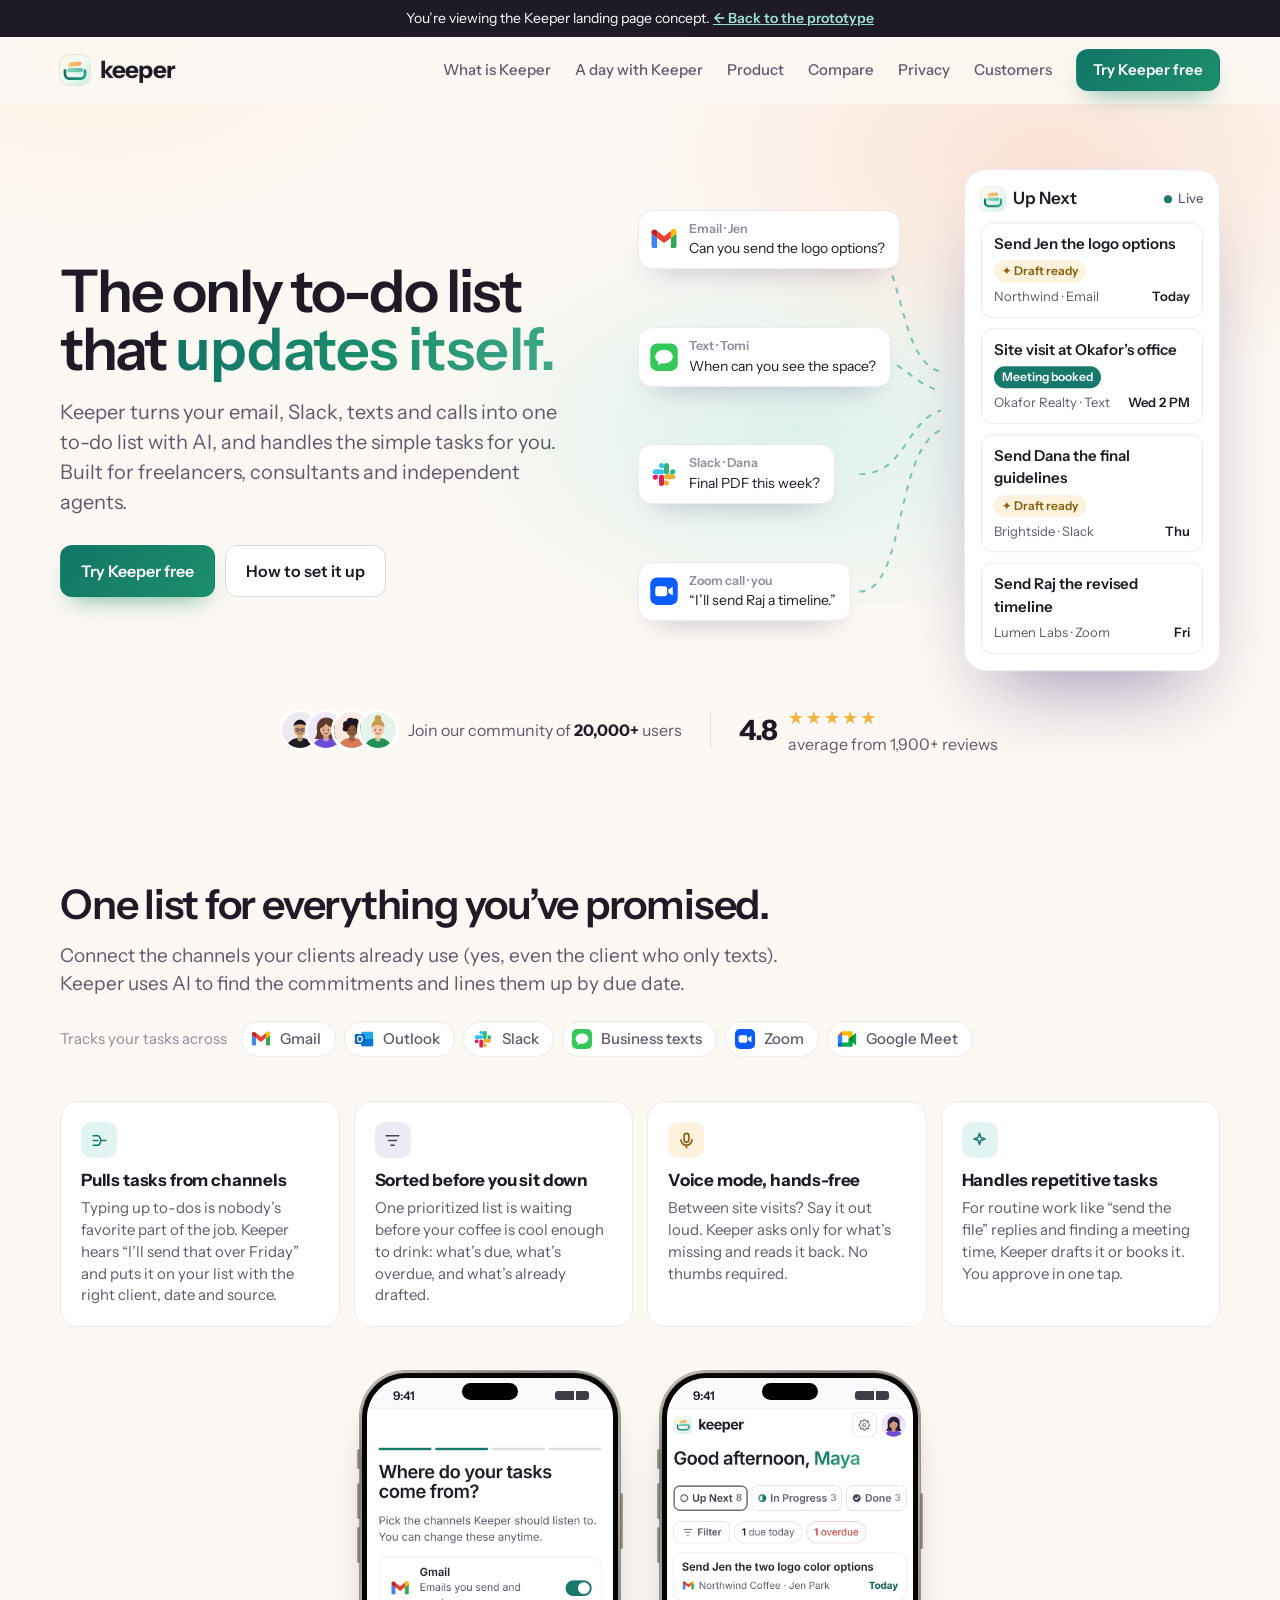
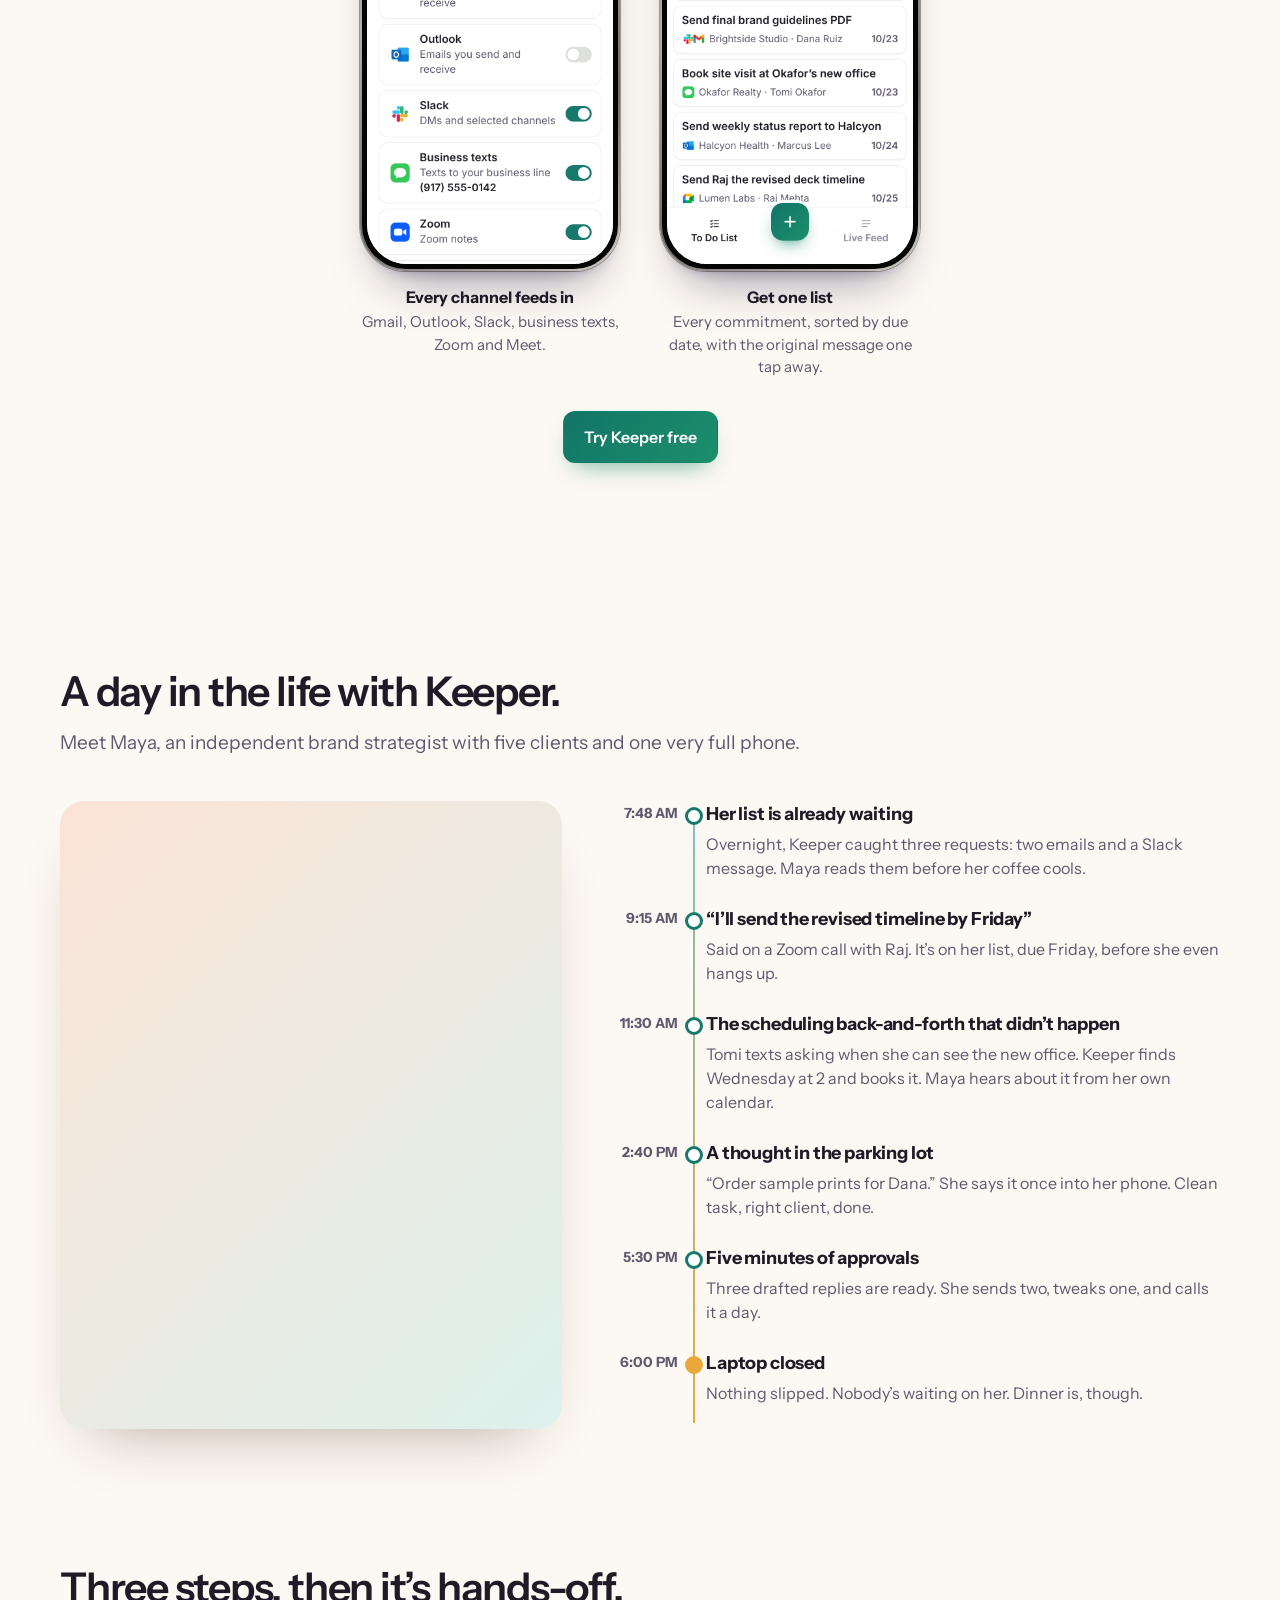
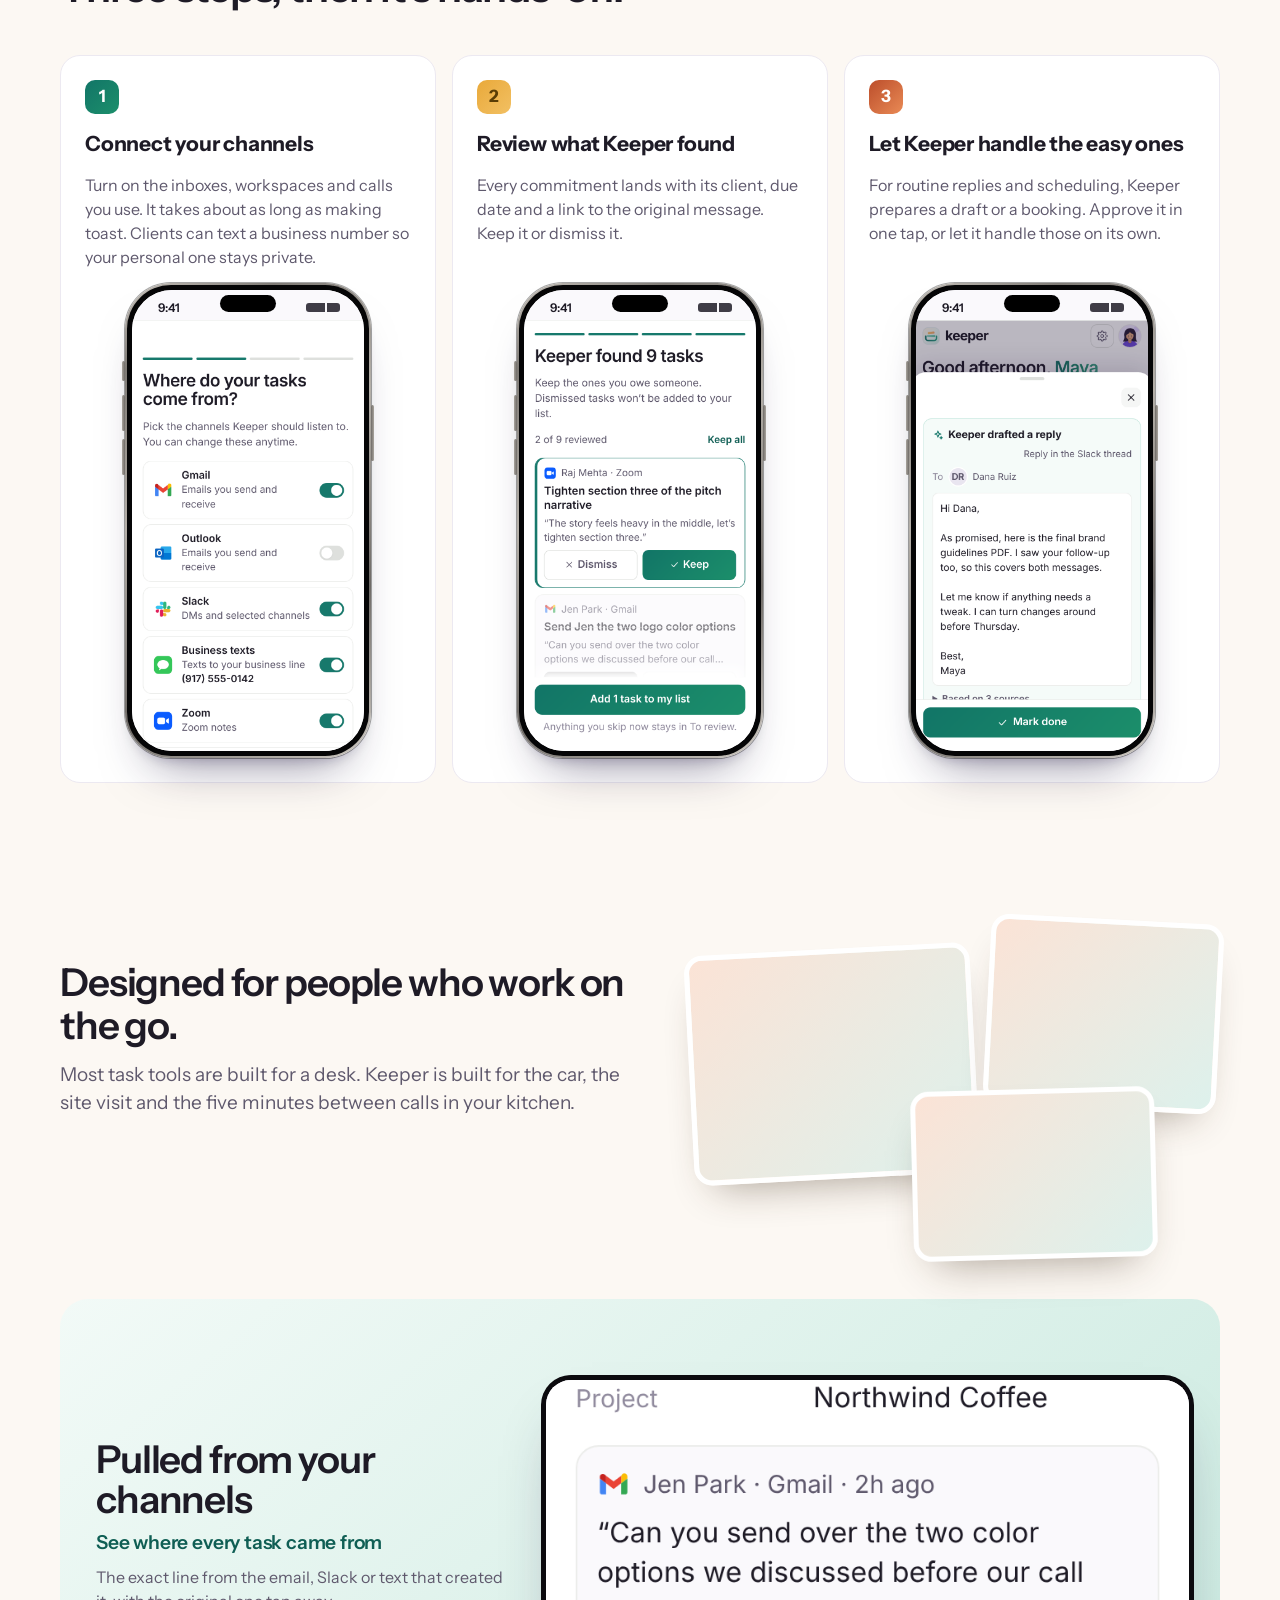
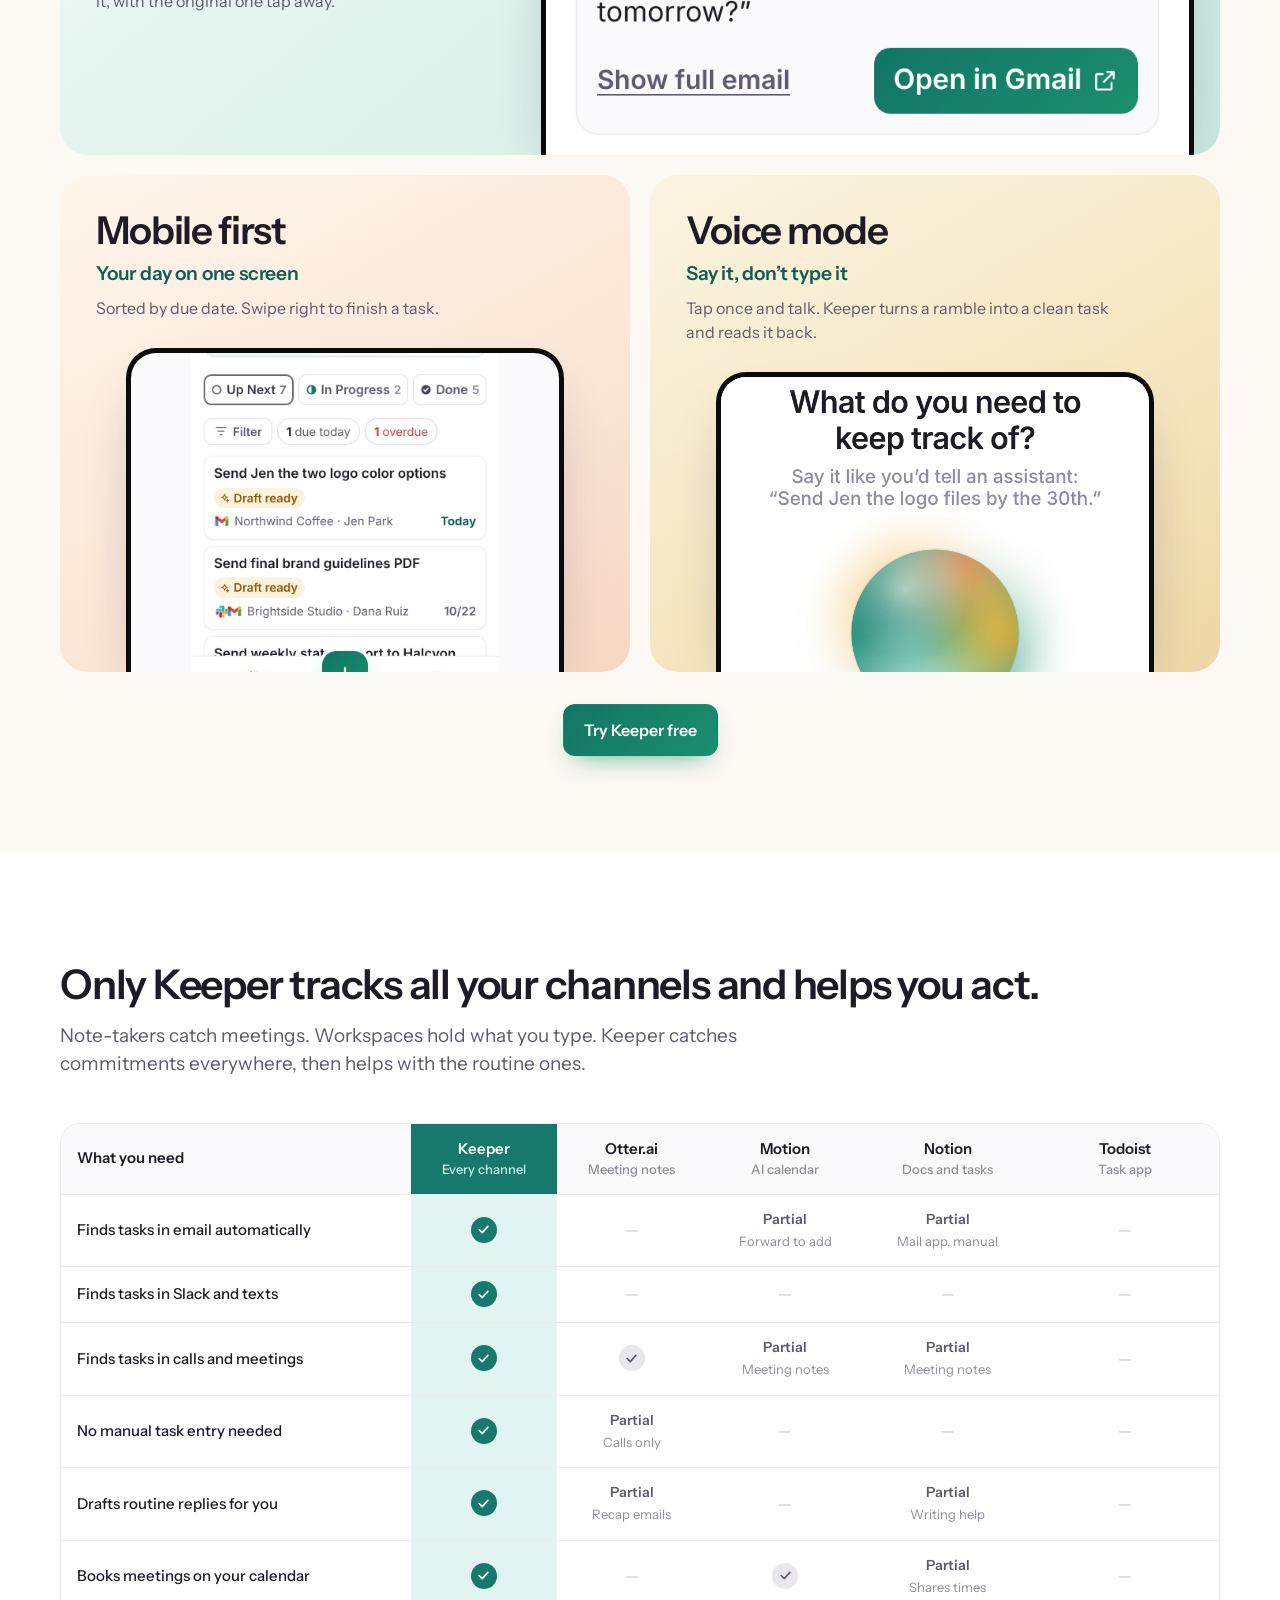
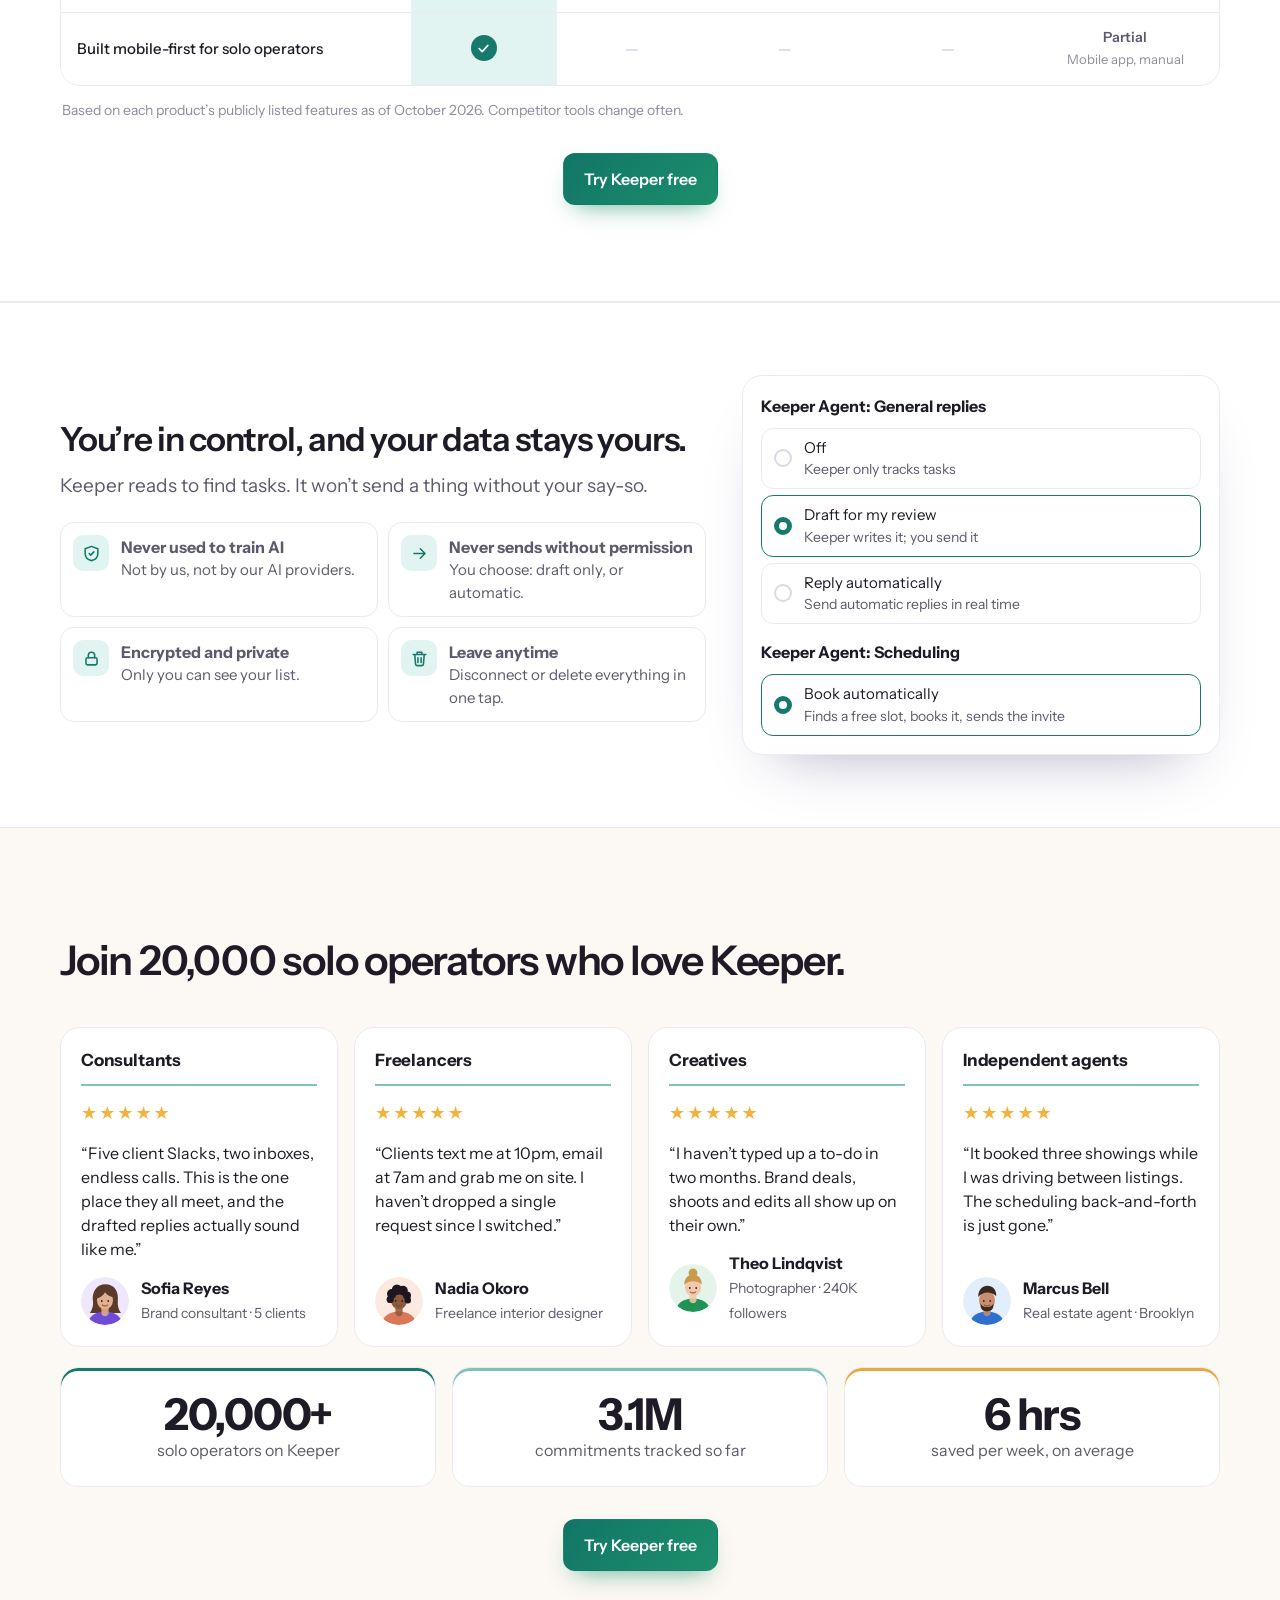
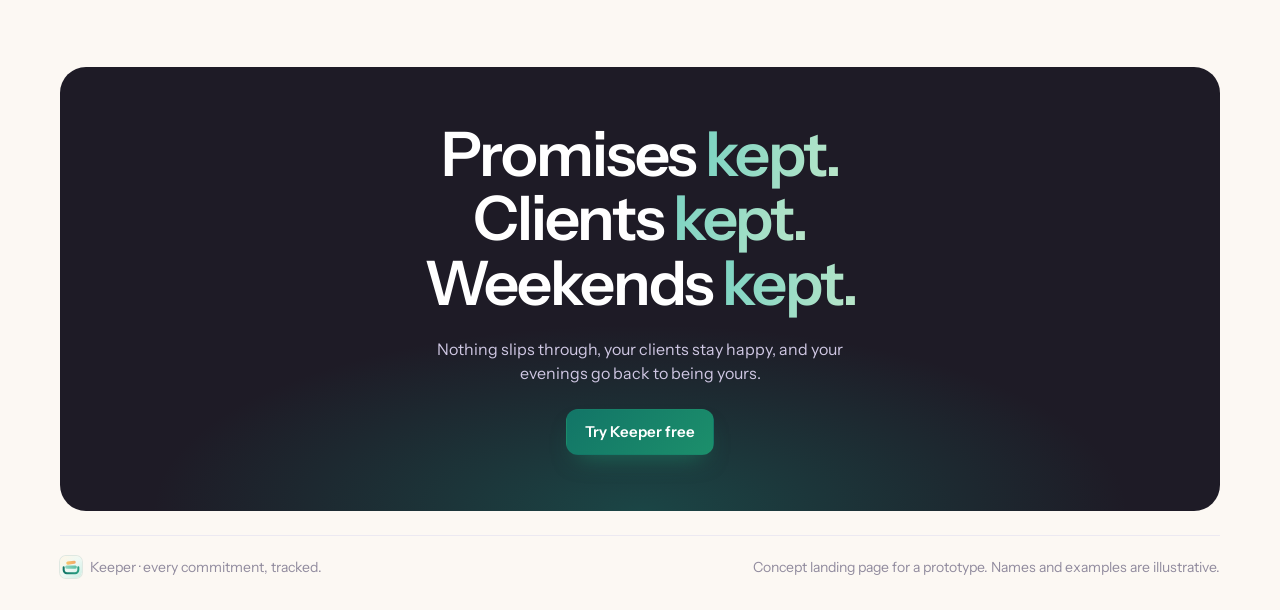
==== commit 04e051ae: "Landing: remove Founders testimonial; 4-up grid Co-Authored-By: Claude Opus 5.5 <noreply@anthropic.c" ====
--- a/landing.html
+++ b/landing.html
@@ -613,6 +613,9 @@
   .feat .feat-name{margin:0 0 8px;font-size:clamp(30px,3vw,40px);font-weight:600;letter-spacing:-.03em;line-height:1.05;color:var(--ink)}
   .feat p.feat-sub{margin:0 0 8px;font-size:clamp(18px,1.5vw,20px);font-weight:600;letter-spacing:-.01em;color:var(--brand-ink)}
   .feat p.feat-sub+p{font-size:16px}
+  .tms{grid-template-columns:repeat(4,minmax(0,1fr))}
+  @media (max-width:1100px){.tms{grid-template-columns:repeat(2,minmax(0,1fr))}}
+  @media (max-width:600px){.tms{grid-template-columns:1fr}}
 </style>
 </head>
 <body>
@@ -701,8 +704,8 @@
       </article>
     </div>
     <div class="what-shots">
-      <figure class="what-shot rev"><div class="phone"><span class="btn-l1" aria-hidden="true"></span><span class="btn-l2" aria-hidden="true"></span><span class="btn-l3" aria-hidden="true"></span><span class="btn-r" aria-hidden="true"></span><div class="island" aria-hidden="true"></div><div class="screen"><div class="status" aria-hidden="true"><b>9:41</b><span class="sig"></span></div><img src="img/m-onb.png?v=1021a" alt="Settings showing Gmail, Slack, business texts and Zoom connected" loading="lazy"></div></div><figcaption><b>Every channel feeds in</b>Gmail, Outlook, Slack, business texts, Zoom and Meet.</figcaption></figure>
-      <figure class="what-shot rev"><div class="phone"><span class="btn-l1" aria-hidden="true"></span><span class="btn-l2" aria-hidden="true"></span><span class="btn-l3" aria-hidden="true"></span><span class="btn-r" aria-hidden="true"></span><div class="island" aria-hidden="true"></div><div class="screen"><div class="status" aria-hidden="true"><b>9:41</b><span class="sig"></span></div><img src="img/m-list.png?v=1021a" alt="The Keeper board on a phone, with tasks sorted by due date" loading="lazy"></div></div><figcaption><b>Get one list</b>Every commitment, sorted by due date, with the original message one tap away.</figcaption></figure>
+      <figure class="what-shot rev"><div class="phone"><span class="btn-l1" aria-hidden="true"></span><span class="btn-l2" aria-hidden="true"></span><span class="btn-l3" aria-hidden="true"></span><span class="btn-r" aria-hidden="true"></span><div class="island" aria-hidden="true"></div><div class="screen"><div class="status" aria-hidden="true"><b>9:41</b><span class="sig"></span></div><img src="img/m-onb.png?v=1021b" alt="Settings showing Gmail, Slack, business texts and Zoom connected" loading="lazy"></div></div><figcaption><b>Every channel feeds in</b>Gmail, Outlook, Slack, business texts, Zoom and Meet.</figcaption></figure>
+      <figure class="what-shot rev"><div class="phone"><span class="btn-l1" aria-hidden="true"></span><span class="btn-l2" aria-hidden="true"></span><span class="btn-l3" aria-hidden="true"></span><span class="btn-r" aria-hidden="true"></span><div class="island" aria-hidden="true"></div><div class="screen"><div class="status" aria-hidden="true"><b>9:41</b><span class="sig"></span></div><img src="img/m-list.png?v=1021b" alt="The Keeper board on a phone, with tasks sorted by due date" loading="lazy"></div></div><figcaption><b>Get one list</b>Every commitment, sorted by due date, with the original message one tap away.</figcaption></figure>
     </div>
     <div class="sec-cta center"><a class="btn primary" href="index.html">Try Keeper free</a></div>
   </div>
@@ -735,11 +738,11 @@
     </div>
     <div class="steps">
       <div class="step rev"><span class="k">1</span><h3>Connect your channels</h3><p>Turn on the inboxes, workspaces and calls you use. It takes about as long as making toast. Clients can text a business number so your personal one stays private.</p>
-        <div class="phone"><span class="btn-l1" aria-hidden="true"></span><span class="btn-l2" aria-hidden="true"></span><span class="btn-l3" aria-hidden="true"></span><span class="btn-r" aria-hidden="true"></span><div class="island" aria-hidden="true"></div><div class="screen"><div class="status" aria-hidden="true"><b>9:41</b><span class="sig"></span></div><img src="img/m-onb.png?v=1021a" alt="Choosing which channels Keeper tracks" loading="lazy"></div></div></div>
+        <div class="phone"><span class="btn-l1" aria-hidden="true"></span><span class="btn-l2" aria-hidden="true"></span><span class="btn-l3" aria-hidden="true"></span><span class="btn-r" aria-hidden="true"></span><div class="island" aria-hidden="true"></div><div class="screen"><div class="status" aria-hidden="true"><b>9:41</b><span class="sig"></span></div><img src="img/m-onb.png?v=1021b" alt="Choosing which channels Keeper tracks" loading="lazy"></div></div></div>
       <div class="step rev"><span class="k">2</span><h3>Review what Keeper found</h3><p>Every commitment lands with its client, due date and a link to the original message. Keep it or dismiss it.</p>
-        <div class="phone"><span class="btn-l1" aria-hidden="true"></span><span class="btn-l2" aria-hidden="true"></span><span class="btn-l3" aria-hidden="true"></span><span class="btn-r" aria-hidden="true"></span><div class="island" aria-hidden="true"></div><div class="screen"><div class="status" aria-hidden="true"><b>9:41</b><span class="sig"></span></div><img src="img/m-review.png?v=1021a" alt="Reviewing the tasks Keeper found, with Keep and Dismiss buttons" loading="lazy"></div></div></div>
+        <div class="phone"><span class="btn-l1" aria-hidden="true"></span><span class="btn-l2" aria-hidden="true"></span><span class="btn-l3" aria-hidden="true"></span><span class="btn-r" aria-hidden="true"></span><div class="island" aria-hidden="true"></div><div class="screen"><div class="status" aria-hidden="true"><b>9:41</b><span class="sig"></span></div><img src="img/m-review.png?v=1021b" alt="Reviewing the tasks Keeper found, with Keep and Dismiss buttons" loading="lazy"></div></div></div>
       <div class="step rev"><span class="k">3</span><h3>Let Keeper handle the easy ones</h3><p>For routine replies and scheduling, Keeper prepares a draft or a booking. Approve it in one tap, or let it handle those on its own.</p>
-        <div class="phone"><span class="btn-l1" aria-hidden="true"></span><span class="btn-l2" aria-hidden="true"></span><span class="btn-l3" aria-hidden="true"></span><span class="btn-r" aria-hidden="true"></span><div class="island" aria-hidden="true"></div><div class="screen"><div class="status" aria-hidden="true"><b>9:41</b><span class="sig"></span></div><img src="img/m-draft.png?v=1021a" alt="A reply Keeper drafted, ready to send" loading="lazy"></div></div></div>
+        <div class="phone"><span class="btn-l1" aria-hidden="true"></span><span class="btn-l2" aria-hidden="true"></span><span class="btn-l3" aria-hidden="true"></span><span class="btn-r" aria-hidden="true"></span><div class="island" aria-hidden="true"></div><div class="screen"><div class="status" aria-hidden="true"><b>9:41</b><span class="sig"></span></div><img src="img/m-draft.png?v=1021b" alt="A reply Keeper drafted, ready to send" loading="lazy"></div></div></div>
     </div>
   </div>
 </section>
@@ -760,15 +763,15 @@
     <div class="feat-grid">
       <article class="feat f1 rev">
         <div class="feat-txt"><h3 class="feat-name">Pulled from your channels</h3><p class="feat-sub">See where every task came from</p><p>The exact line from the email, Slack or text that created it, with the original one tap away.</p></div>
-        <div class="crop"><img src="img/m-task.png?v=1021a" alt="A task showing the original email it came from, with an Open in Gmail button" loading="lazy" style="width:100%;transform:translate(0%,-50%)"></div>
+        <div class="crop"><img src="img/m-task.png?v=1021b" alt="A task showing the original email it came from, with an Open in Gmail button" loading="lazy" style="width:100%;transform:translate(0%,-50%)"></div>
       </article>
       <article class="feat f2 rev">
         <div class="feat-txt"><h3 class="feat-name">Mobile first</h3><p class="feat-sub">Your day on one screen</p><p>Sorted by due date. Swipe right to finish a task.</p></div>
-        <div class="crop"><img src="img/m-board.png?v=1021a" alt="The Keeper list on a phone, with drafts ready to approve" loading="lazy" style="width:72%;left:14%;transform:translate(0%,-32.8%)"></div>
+        <div class="crop"><img src="img/m-board.png?v=1021b" alt="The Keeper list on a phone, with drafts ready to approve" loading="lazy" style="width:72%;left:14%;transform:translate(0%,-32.8%)"></div>
       </article>
       <article class="feat f3 rev">
         <div class="feat-txt"><h3 class="feat-name">Voice mode</h3><p class="feat-sub">Say it, don’t type it</p><p>Tap once and talk. Keeper turns a ramble into a clean task and reads it back.</p></div>
-        <div class="crop"><img src="img/m-voice.png?v=1021a" alt="Keeper voice capture screen with a large microphone button" loading="lazy" style="width:100%;transform:translate(0%,-27%)"></div>
+        <div class="crop"><img src="img/m-voice.png?v=1021b" alt="Keeper voice capture screen with a large microphone button" loading="lazy" style="width:100%;transform:translate(0%,-27%)"></div>
       </article>
     </div>
     <div class="sec-cta center"><a class="btn primary" href="index.html">Try Keeper free</a></div>
@@ -829,8 +832,6 @@
       <h2>Join 20,000 solo operators who love Keeper.</h2>
     </div>
     <div class="tms">
-      <figure class="tm rev"><span class="uc">Founders</span><div class="stars" aria-label="5 out of 5 stars">★★★★★</div><blockquote>“I’m sales, support and product. Customer emails and Slack DMs land on one list, and the easy replies are drafted before I open my laptop.”</blockquote>
-        <figcaption><span class="av"><svg viewBox="0 0 120 120" aria-hidden="true"><defs><clipPath id="cjordan"><circle cx="60" cy="60" r="60"/></clipPath></defs><g clip-path="url(#cjordan)"><rect width="120" height="120" fill="#ECEAF0"/><path d="M16 120c2-22 20-34 44-34s42 12 44 34z" fill="#1E1B26"/><path d="M51 74h18v16c0 5-4 8-9 8s-9-3-9-8z" fill="#D9A47E" opacity=".85"/><ellipse cx="60" cy="58" rx="20" ry="23" fill="#D9A47E"/><path d="M38 48c2-14 11-22 22-22s20 8 22 22c-4-4-12-7-22-7s-18 3-22 7z" fill="#1E1620"/><ellipse cx="52" cy="60" rx="2.2" ry="2.6" fill="#2B1F3A"/><ellipse cx="68" cy="60" rx="2.2" ry="2.6" fill="#2B1F3A"/><g fill="none" stroke="#2B1F3A" stroke-width="2"><circle cx="52" cy="60" r="6"/><circle cx="68" cy="60" r="6"/><path d="M58 60h4"/></g><path d="M53 70c4 3.5 10 3.5 14 0" stroke="#7A3E30" stroke-width="2.4" fill="none" stroke-linecap="round"/></g></svg></span><span><b>Jordan Kim</b><small>Founder · one-person SaaS studio</small></span></figcaption></figure>
       <figure class="tm rev"><span class="uc">Consultants</span><div class="stars" aria-label="5 out of 5 stars">★★★★★</div><blockquote>“Five client Slacks, two inboxes, endless calls. This is the one place they all meet, and the drafted replies actually sound like me.”</blockquote>
         <figcaption><span class="av"><svg viewBox="0 0 120 120" aria-hidden="true"><defs><clipPath id="csofia"><circle cx="60" cy="60" r="60"/></clipPath></defs><g clip-path="url(#csofia)"><rect width="120" height="120" fill="#EFE8FD"/><path d="M30 62c-4-26 10-44 31-44s34 16 31 42c-1 12 2 22 8 30H22c6-8 9-17 8-28z" fill="#5B3A29"/><path d="M16 120c2-22 20-34 44-34s42 12 44 34z" fill="#6E4BD8"/><path d="M51 74h18v16c0 5-4 8-9 8s-9-3-9-8z" fill="#E2B08E" opacity=".85"/><ellipse cx="60" cy="58" rx="20" ry="23" fill="#E2B08E"/><path d="M39 54c2-17 12-25 24-25 12 0 20 8 19 22-8-1-17-6-22-13-4 8-12 14-21 16z" fill="#5B3A29"/><ellipse cx="52" cy="60" rx="2.2" ry="2.6" fill="#2B1F3A"/><ellipse cx="68" cy="60" rx="2.2" ry="2.6" fill="#2B1F3A"/><path d="M53 70c4 3.5 10 3.5 14 0" stroke="#7A3E30" stroke-width="2.4" fill="none" stroke-linecap="round"/></g></svg></span><span><b>Sofia Reyes</b><small>Brand consultant · 5 clients</small></span></figcaption></figure>
       <figure class="tm rev"><span class="uc">Freelancers</span><div class="stars" aria-label="5 out of 5 stars">★★★★★</div><blockquote>“Clients text me at 10pm, email at 7am and grab me on site. I haven’t dropped a single request since I switched.”</blockquote>
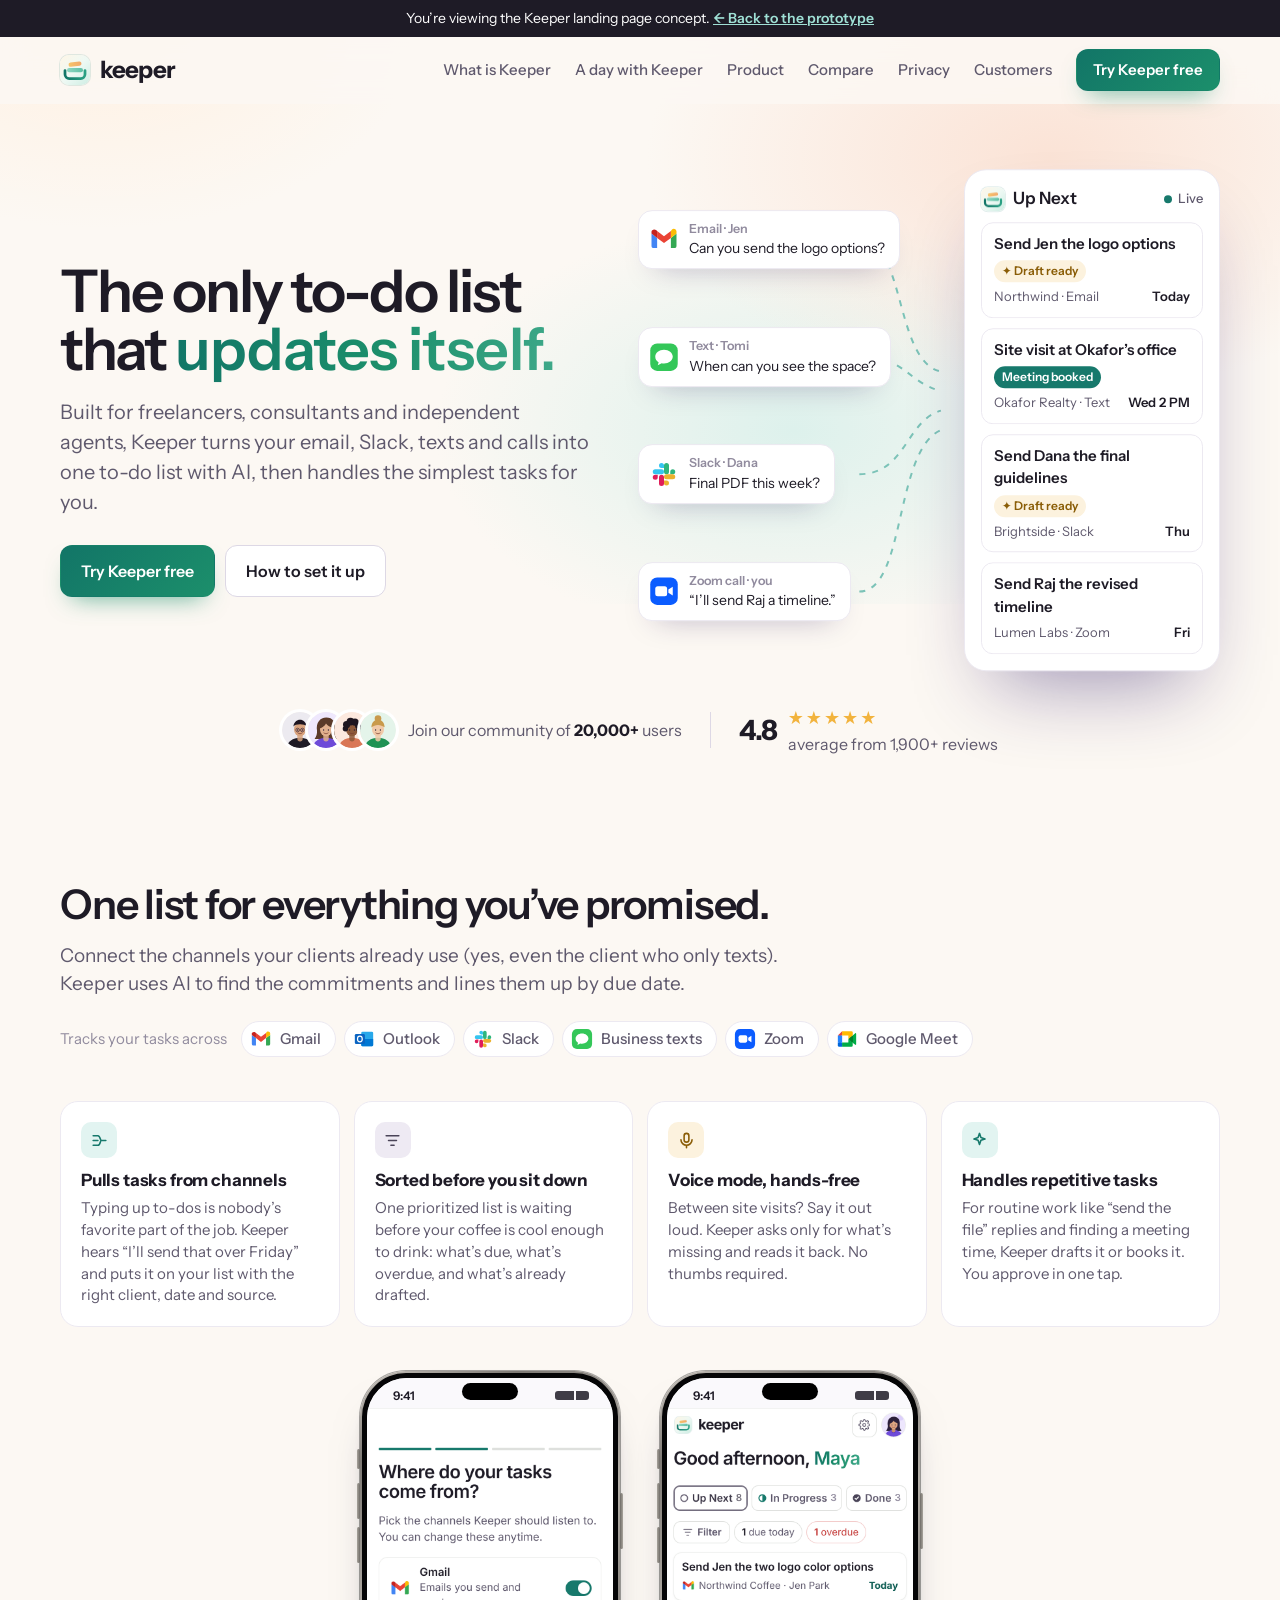
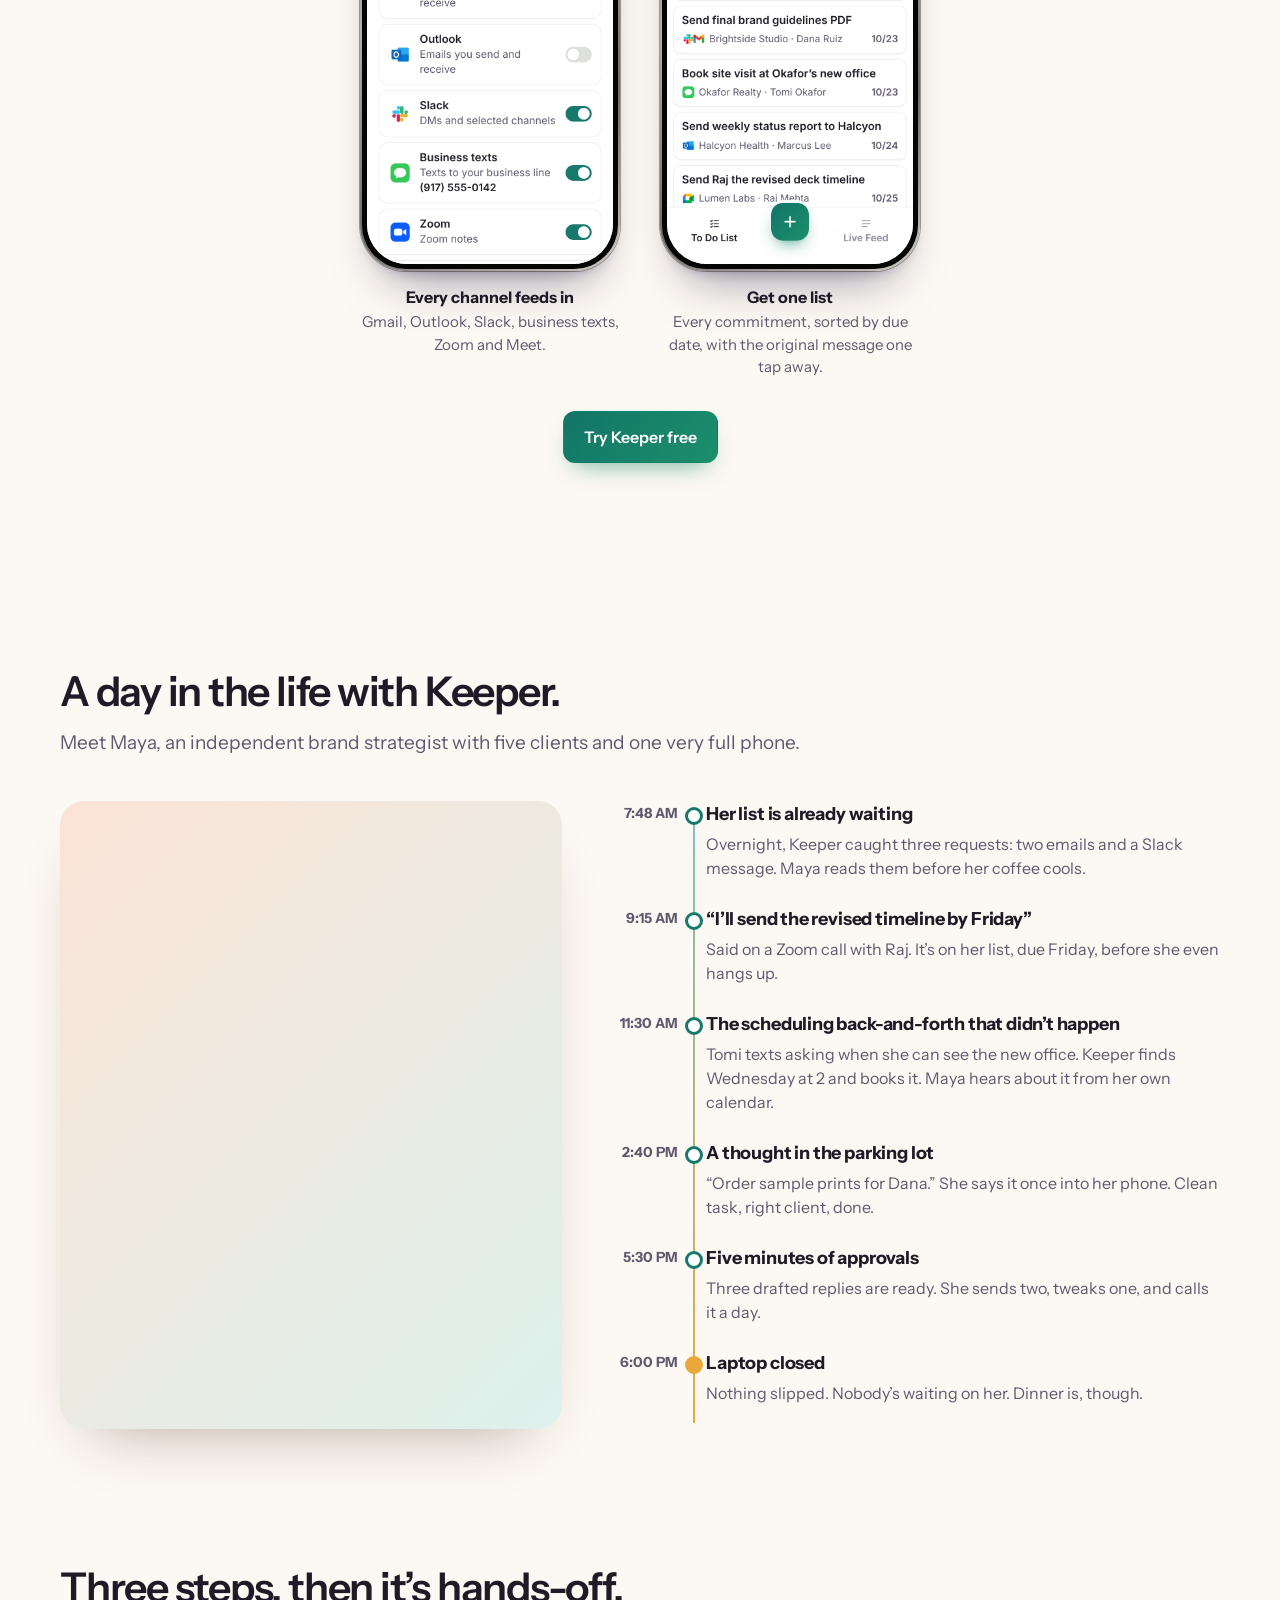
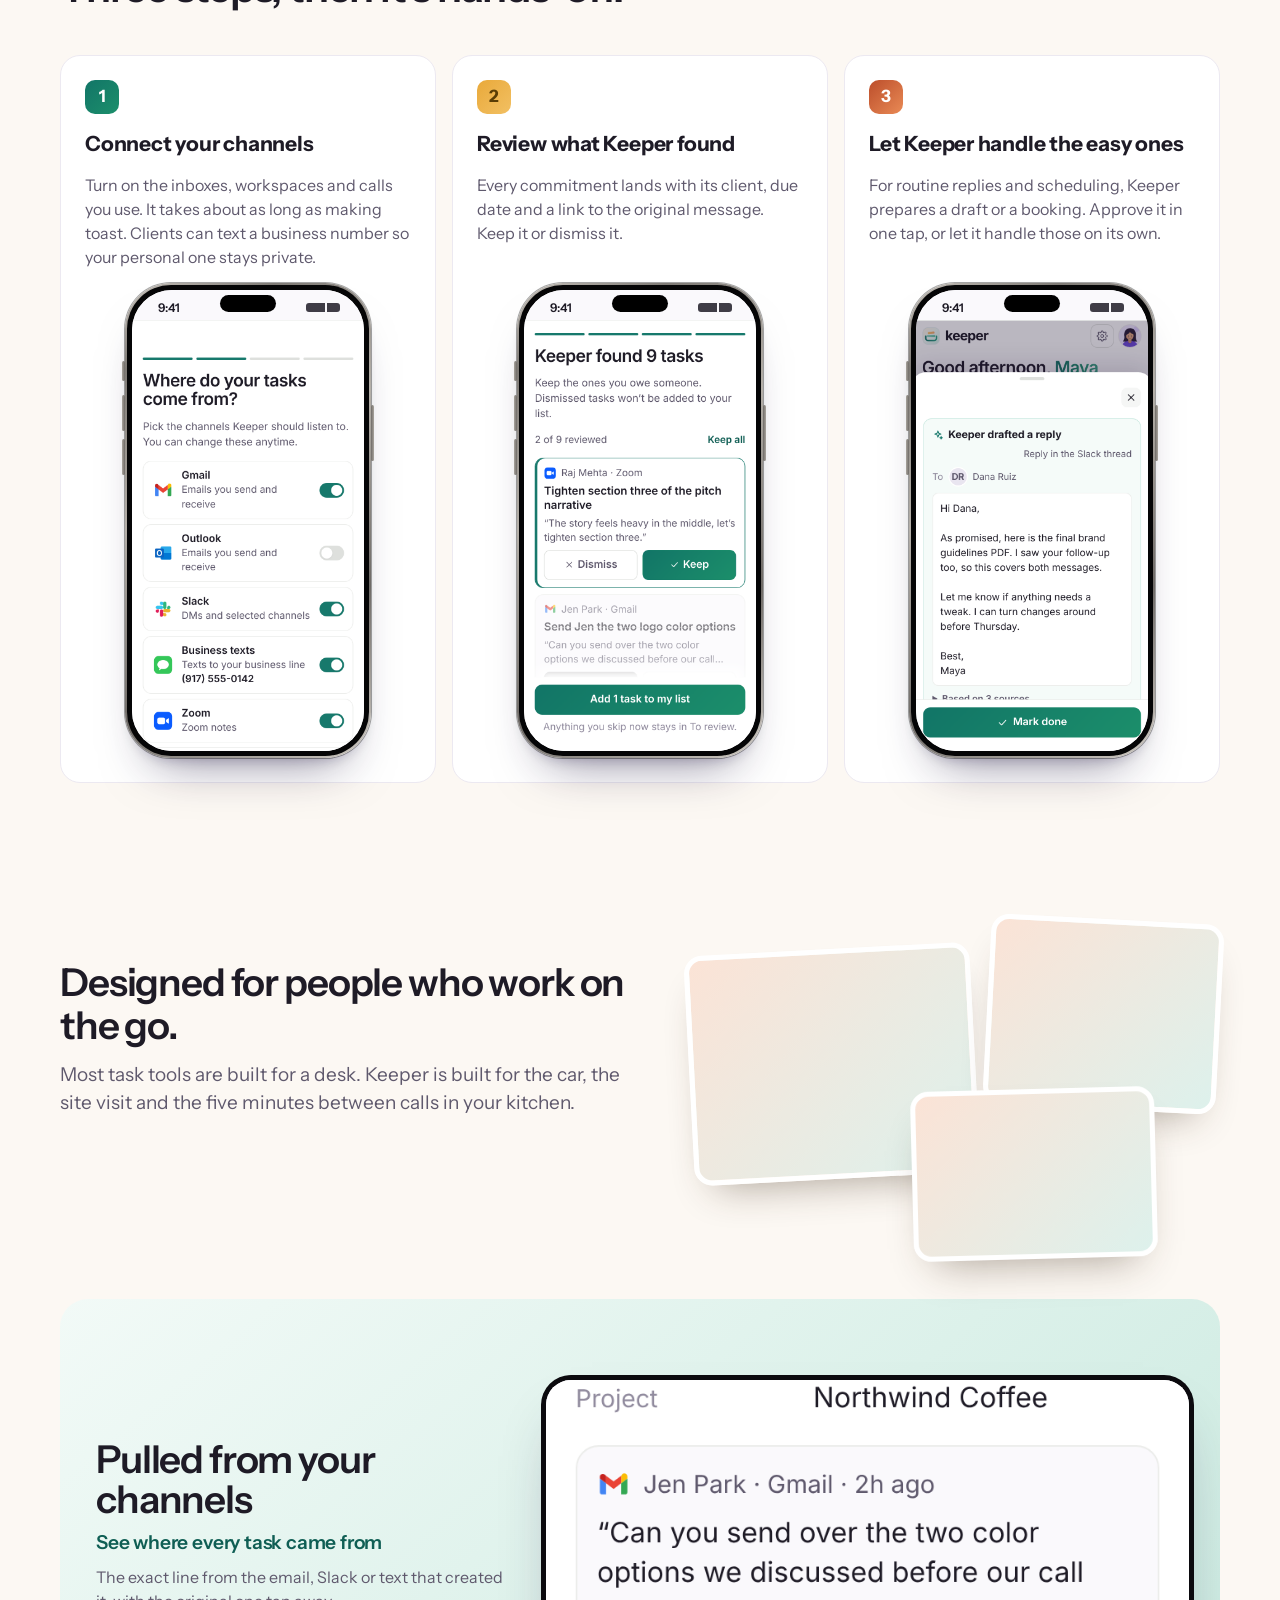
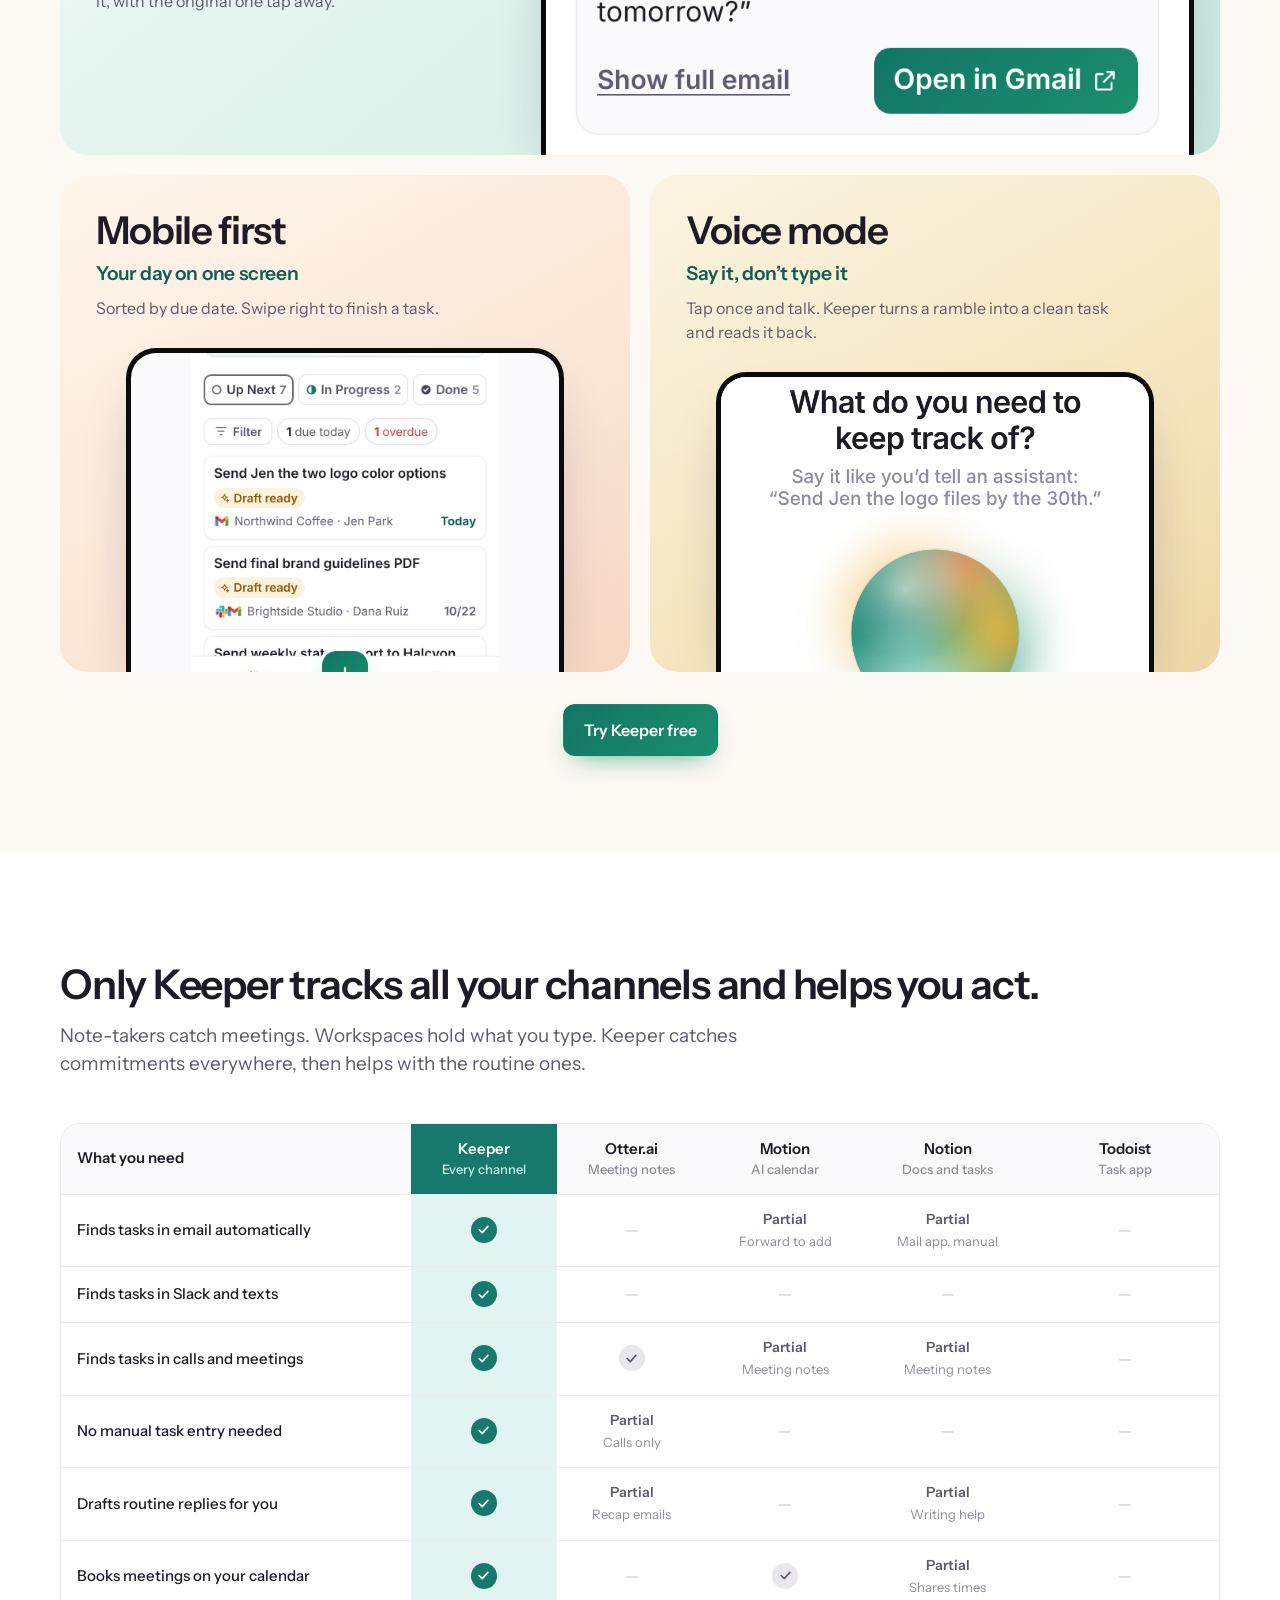
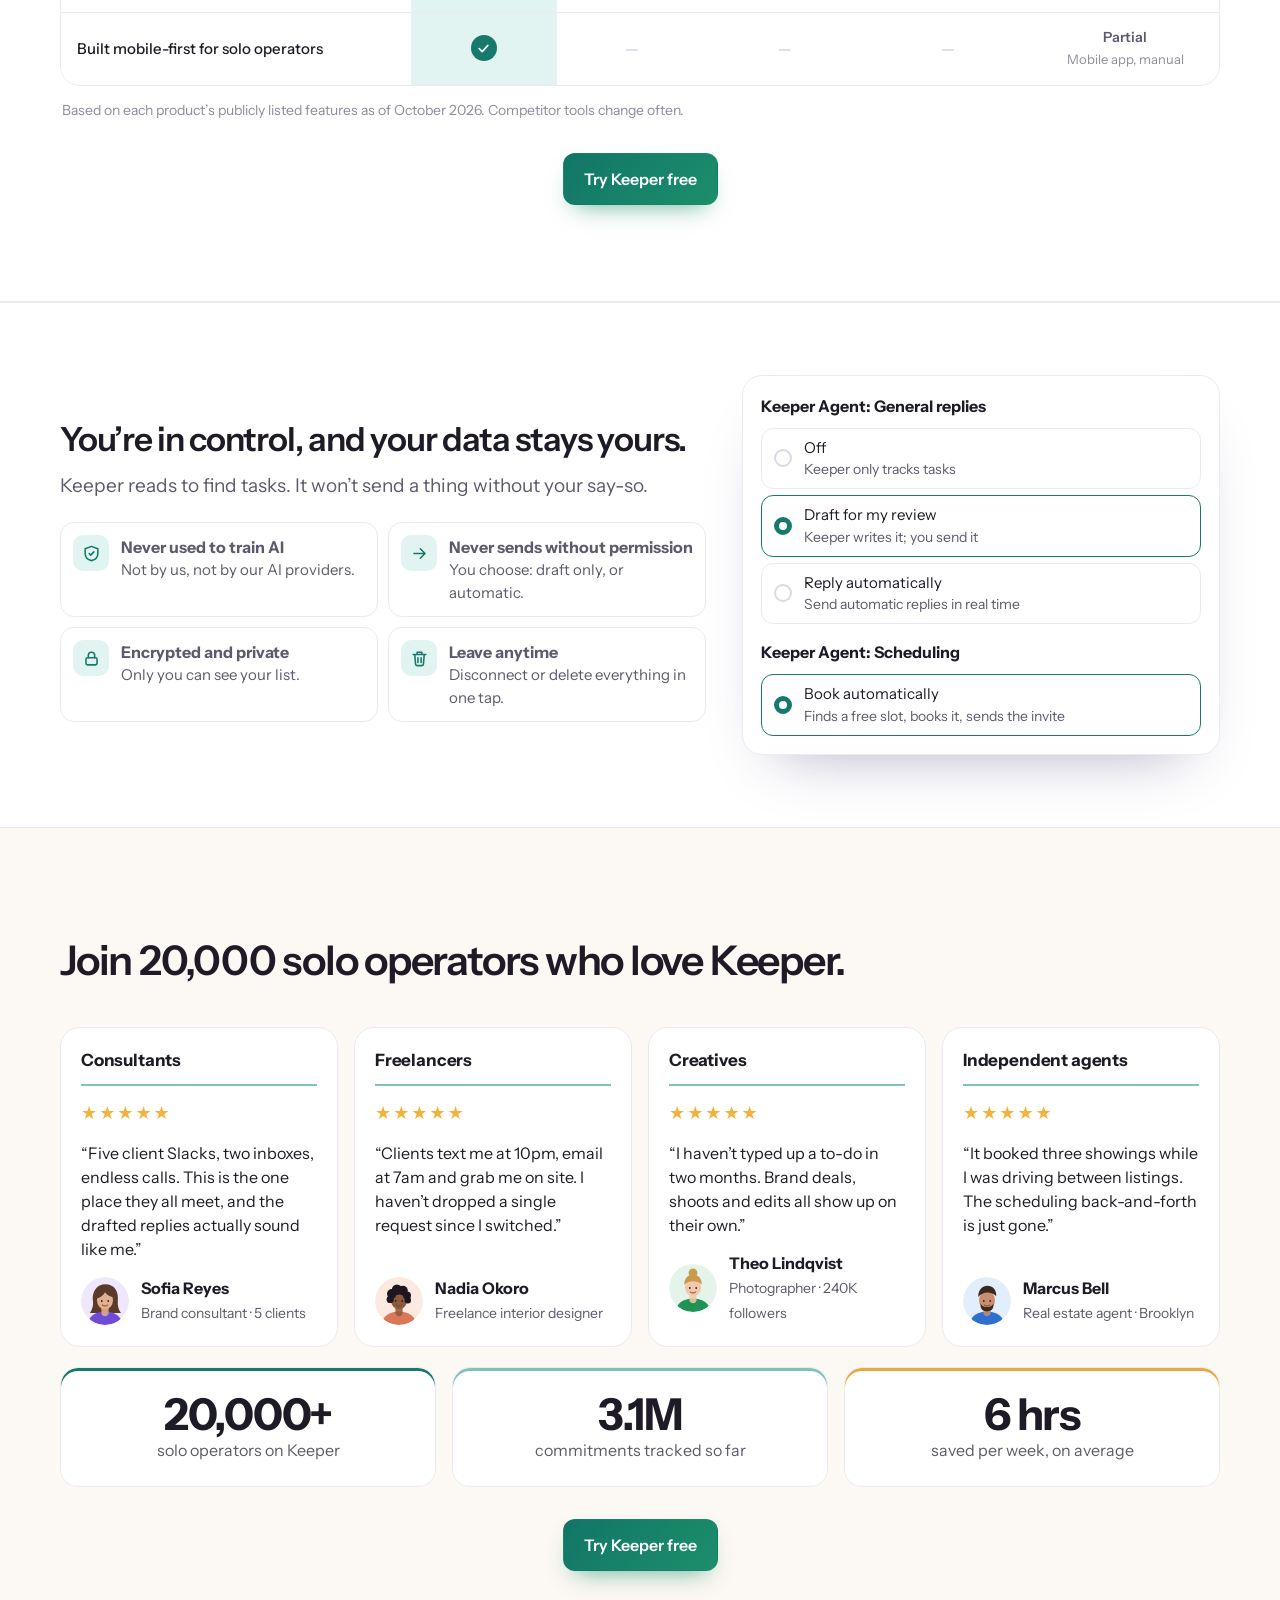
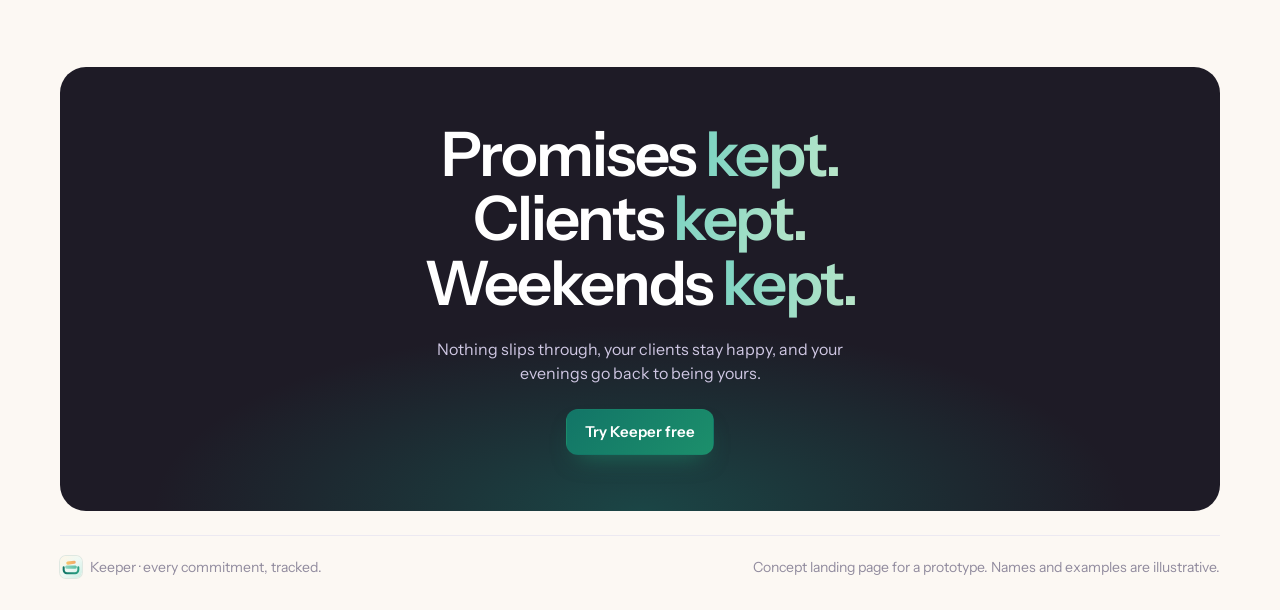
==== commit f7a7420c: "Landing hero copy Co-Authored-By: Claude Opus 5.5 <noreply@anthropic.com> Claude-Session: https://cl" ====
--- a/landing.html
+++ b/landing.html
@@ -640,7 +640,7 @@
   <div class="wrap">
     <div>
       <h1>The only to-do list that <em>updates itself.</em></h1>
-      <p class="lead">Keeper turns your email, Slack, texts and calls into one to-do list with AI, and handles the simple tasks for you. Built for freelancers, consultants and independent agents.</p>
+      <p class="lead">Built for freelancers, consultants and independent agents, Keeper turns your email, Slack, texts and calls into one to-do list with AI, then handles the simplest tasks for you.</p>
       <div class="ctas"><a class="btn primary" href="index.html">Try Keeper free</a><a class="btn ghost" href="#setup">How to set it up</a></div>
     </div>
     <div class="visual flow" aria-label="Messages from email, texts, Slack and calls flowing into one to-do list">
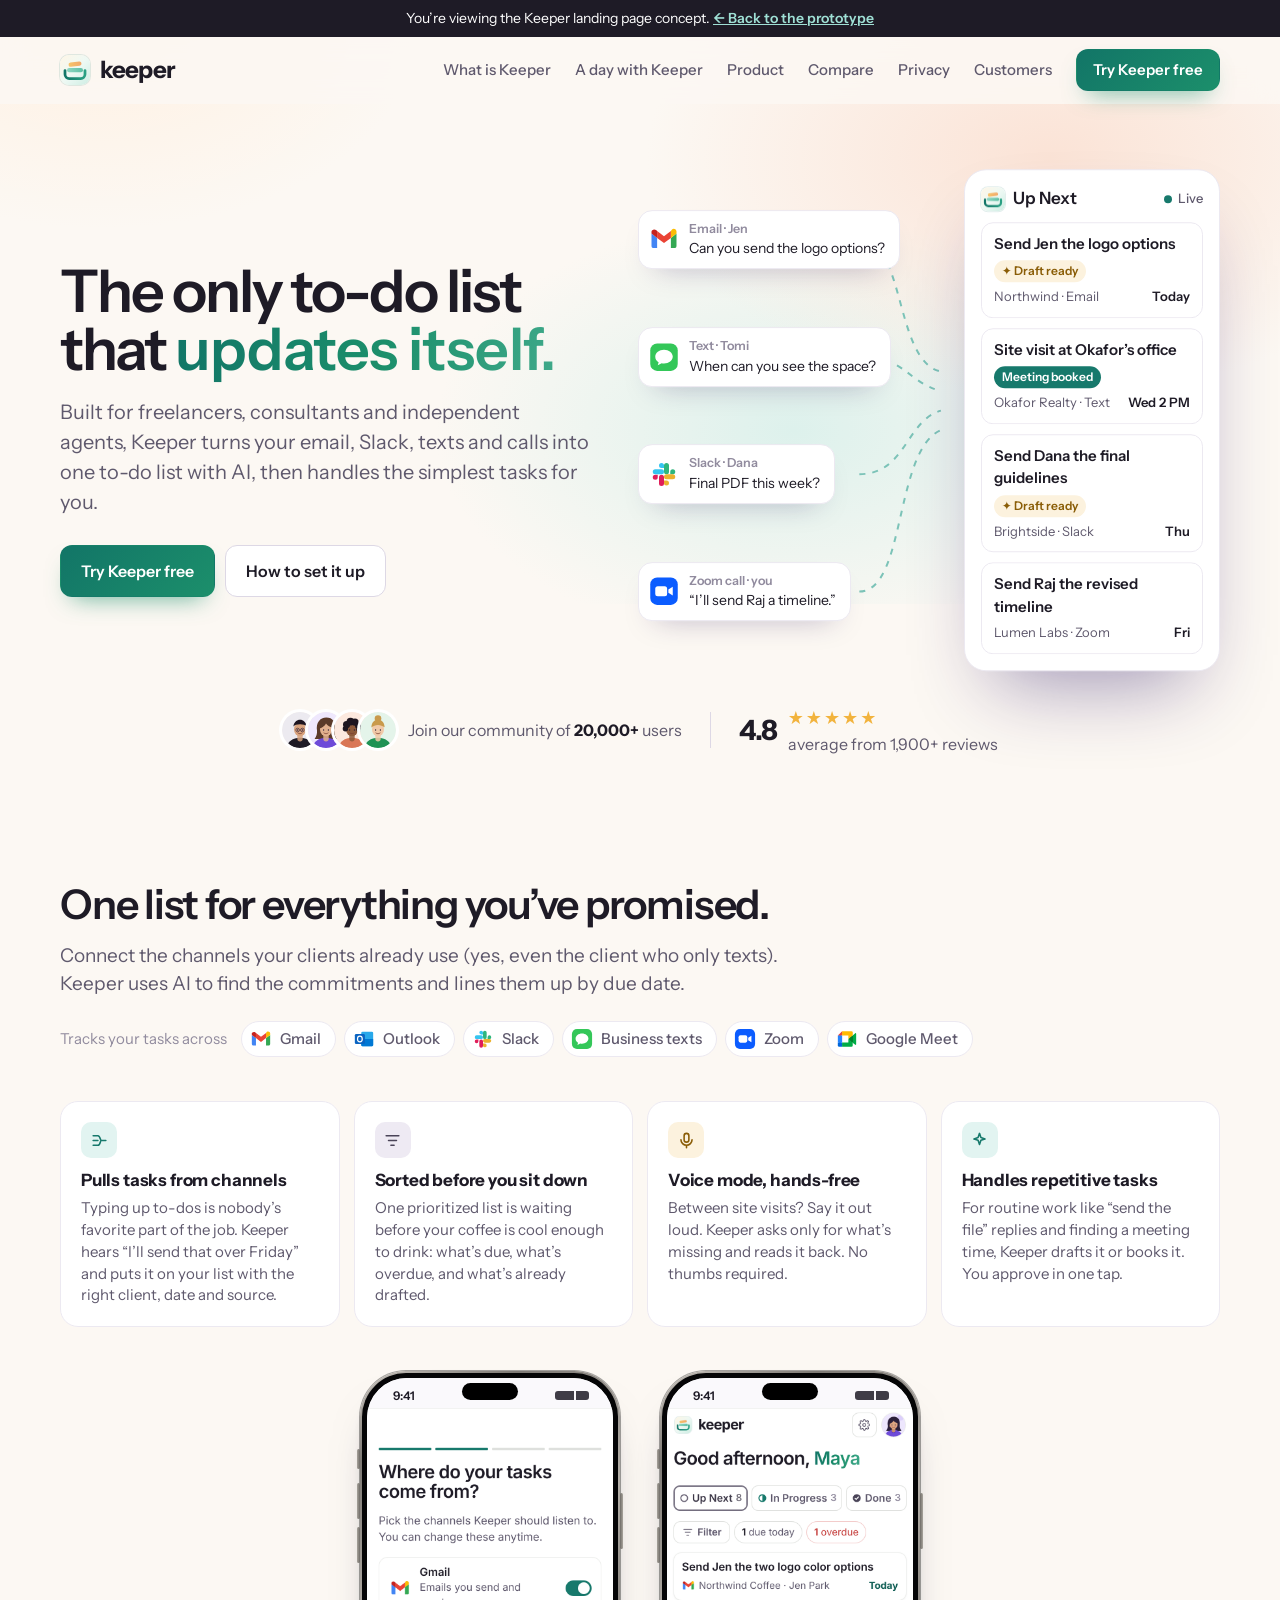
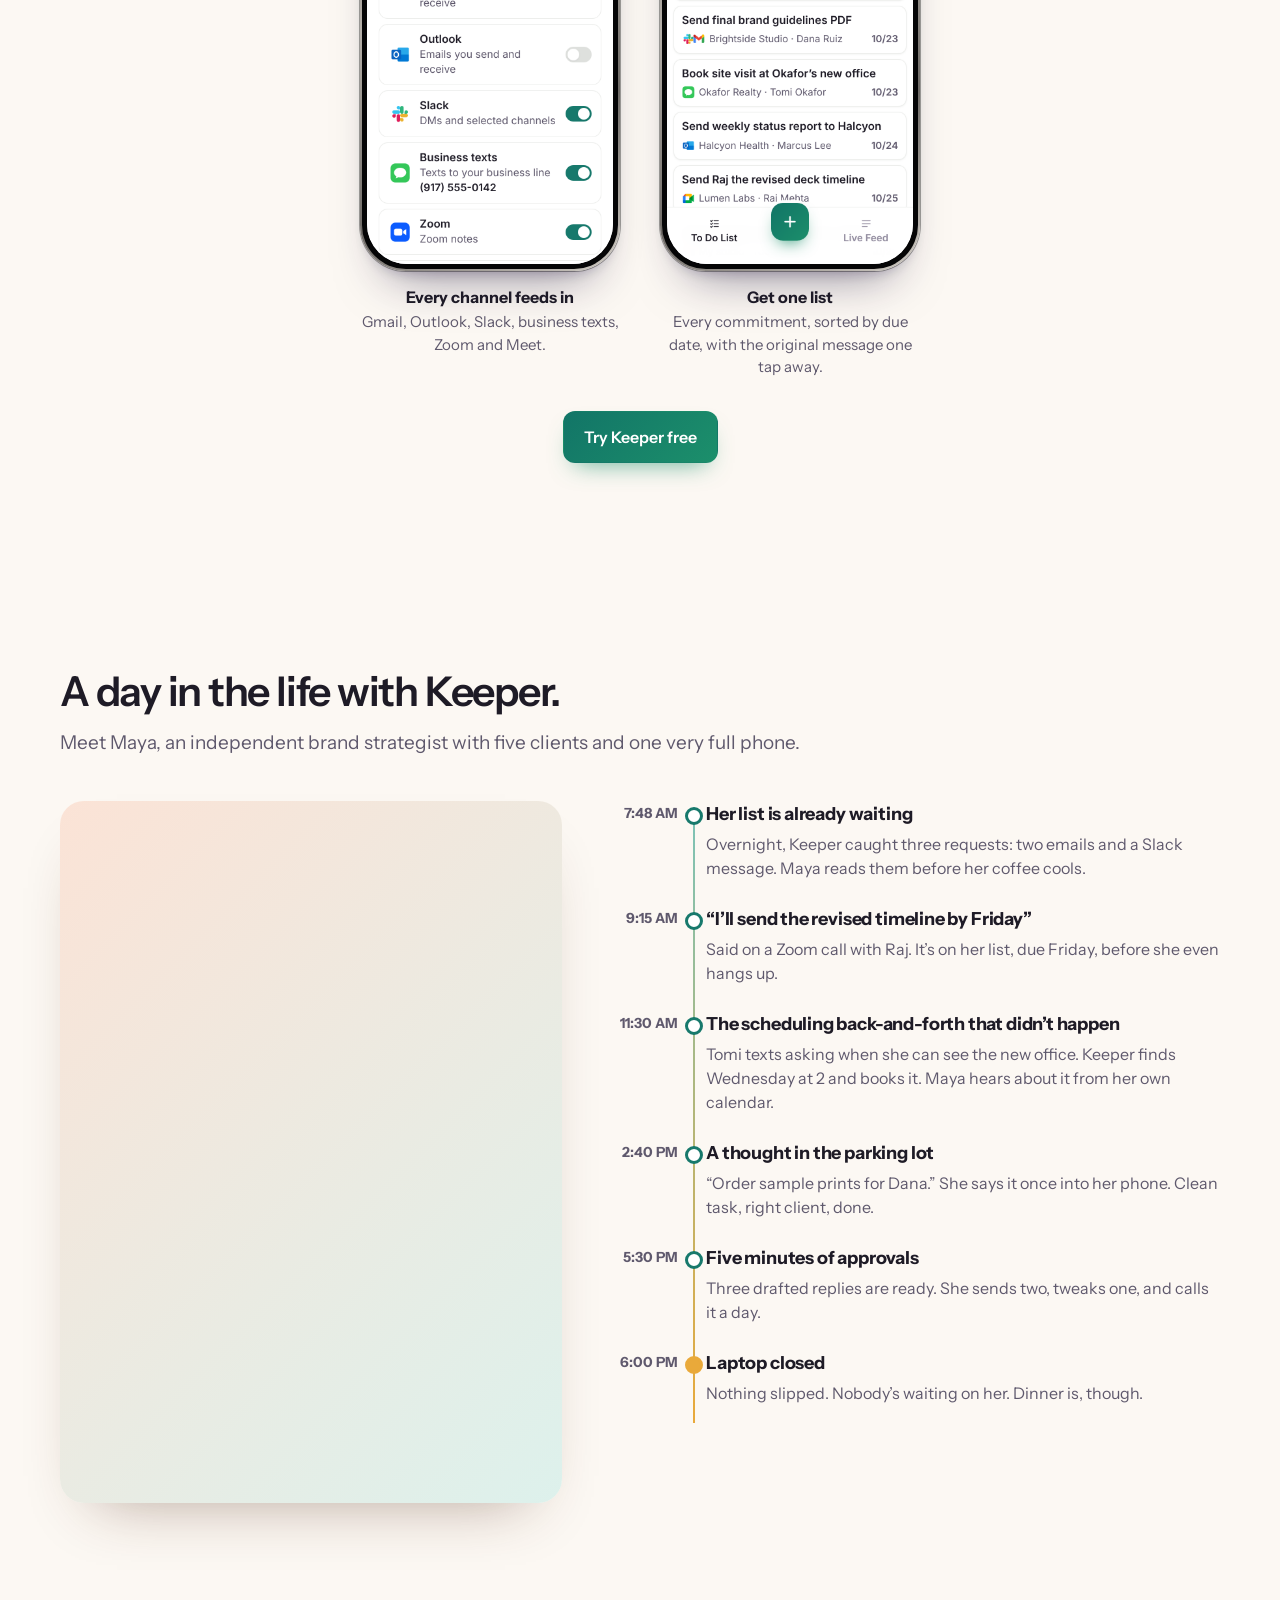
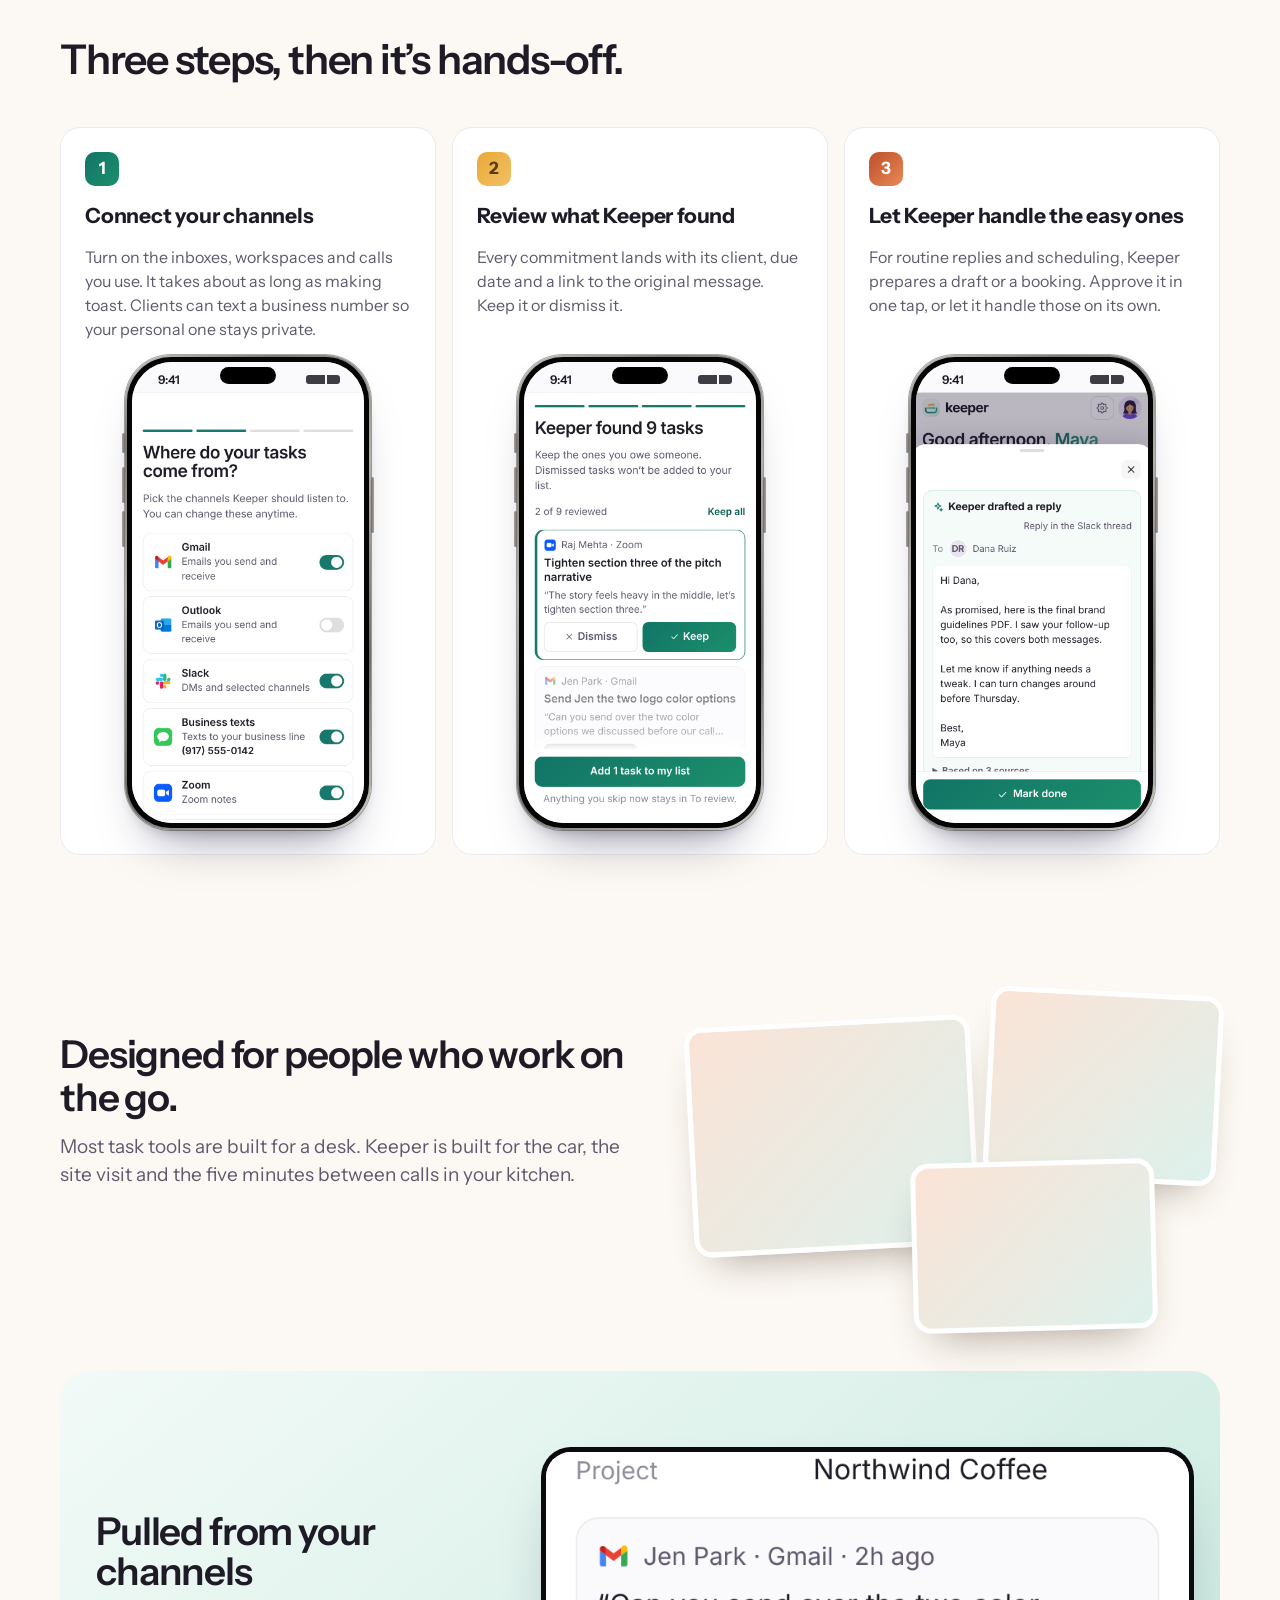
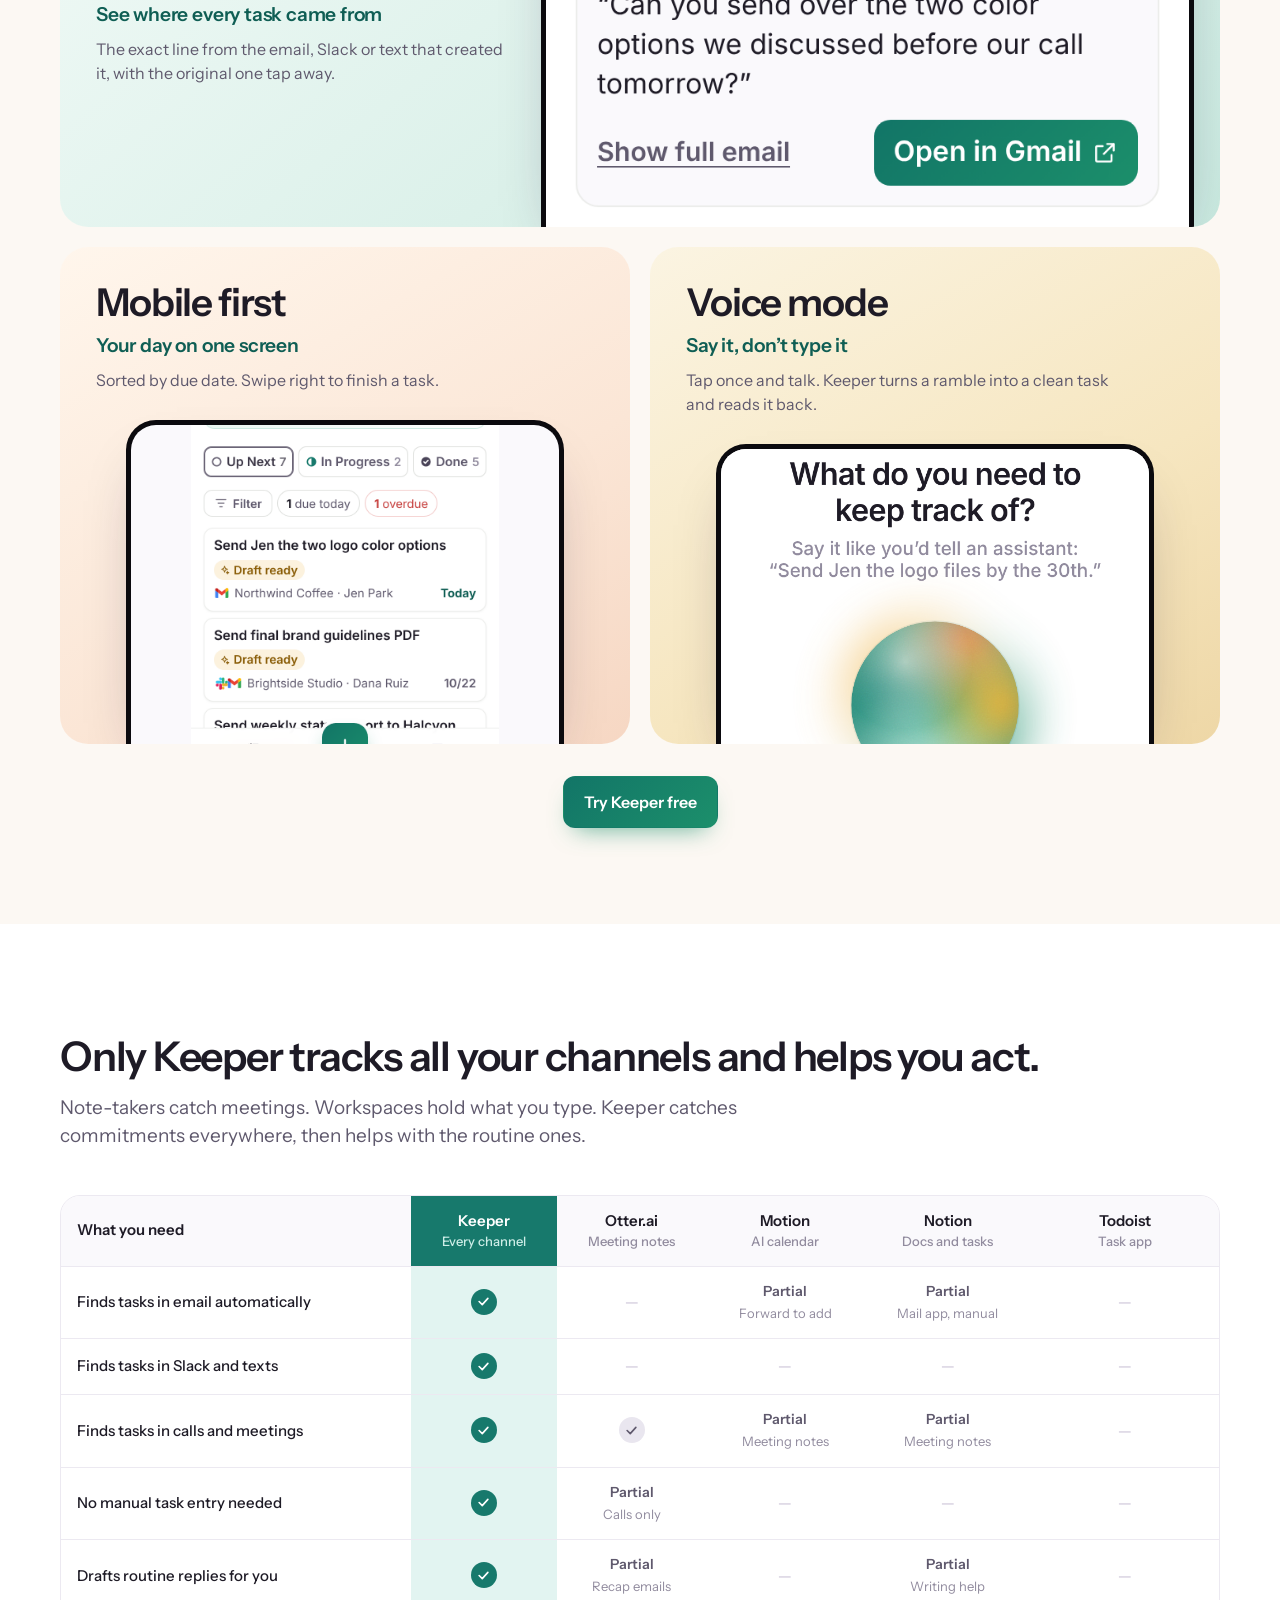
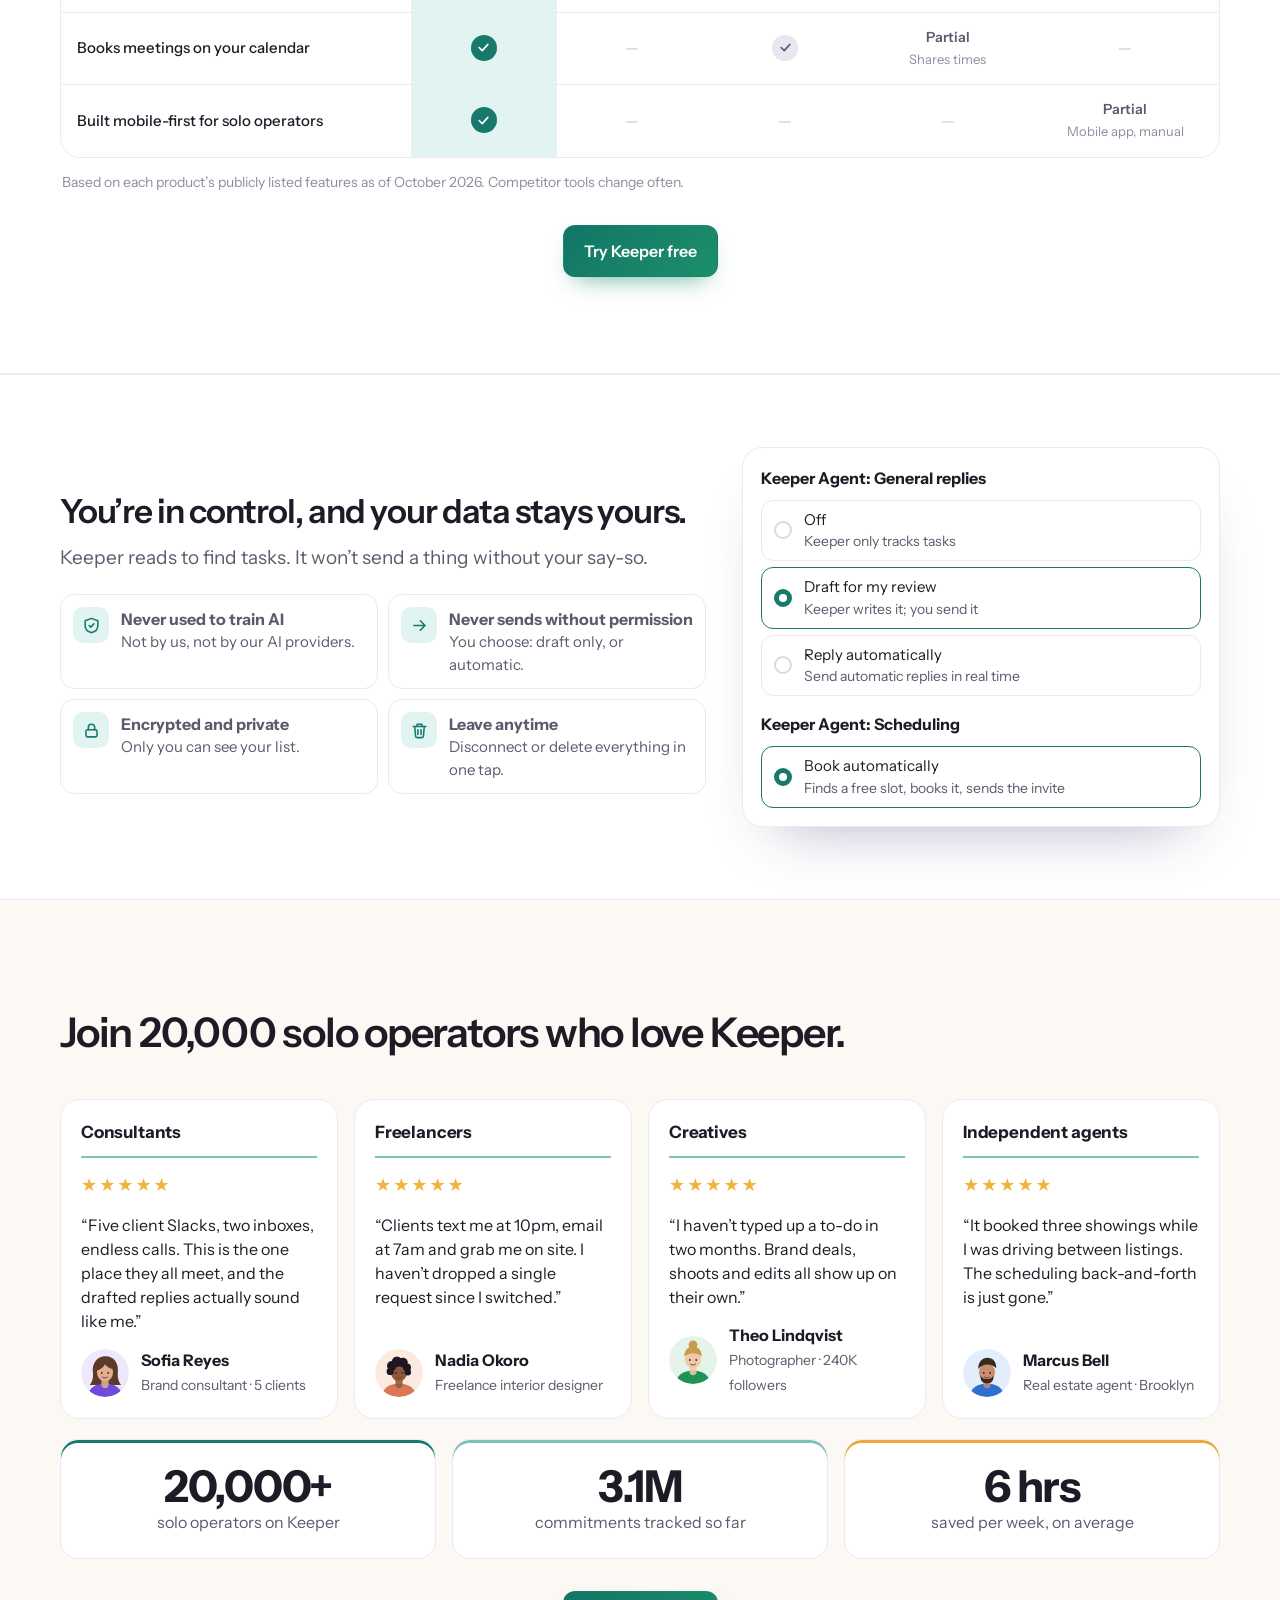
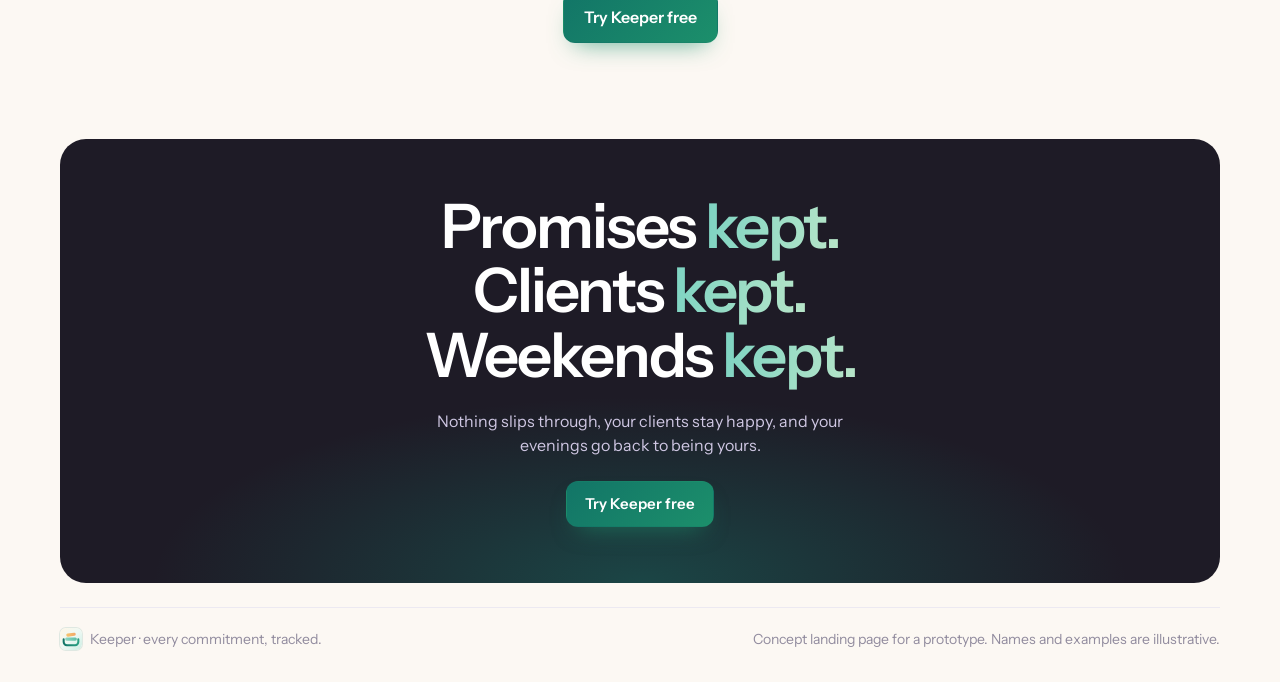
==== commit a5725c47: "Landing: rebalance day-in-the-life photo; new on-the-go photos Co-Authored-By: Claude Opus 5.5 <nore" ====
--- a/landing.html
+++ b/landing.html
@@ -616,6 +616,9 @@
   .tms{grid-template-columns:repeat(4,minmax(0,1fr))}
   @media (max-width:1100px){.tms{grid-template-columns:repeat(2,minmax(0,1fr))}}
   @media (max-width:600px){.tms{grid-template-columns:1fr}}
+  .nw{white-space:nowrap}
+  .day{align-items:start}
+  @media (min-width:901px){.day-photo{aspect-ratio:auto;height:min(78vh,720px)}.day-photo img{width:100%;height:100%;object-fit:cover;object-position:45% 88%;transform:scale(1.12);transform-origin:45% 80%}}
 </style>
 </head>
 <body>
@@ -639,8 +642,8 @@
 <header class="hero" id="top">
   <div class="wrap">
     <div>
-      <h1>The only to-do list that <em>updates itself.</em></h1>
-      <p class="lead">Built for freelancers, consultants and independent agents, Keeper turns your email, Slack, texts and calls into one to-do list with AI, then handles the simplest tasks for you.</p>
+      <h1>The only <span class="nw">to-do</span> list that <em>updates itself.</em></h1>
+      <p class="lead">Built for freelancers, consultants and independent agents, Keeper turns your email, Slack, texts and calls into one <span class="nw">to-do</span> list with AI, then handles the simplest tasks for you.</p>
       <div class="ctas"><a class="btn primary" href="index.html">Try Keeper free</a><a class="btn ghost" href="#setup">How to set it up</a></div>
     </div>
     <div class="visual flow" aria-label="Messages from email, texts, Slack and calls flowing into one to-do list">
@@ -685,7 +688,7 @@
       <article class="diff rev">
         <div class="ic"><svg viewBox="0 0 24 24" fill="none" stroke="currentColor" stroke-width="2" stroke-linecap="round" stroke-linejoin="round"><path d="M4 6h6M4 12h6M4 18h6M14 12h6M10 6c3 0 3 6 4 6M10 18c3 0 3-6 4-6"/></svg></div>
         <h3>Pulls tasks from channels</h3>
-        <p>Typing up to-dos is nobody’s favorite part of the job. Keeper hears “I’ll send that over Friday” and puts it on your list with the right client, date and source.</p>
+        <p>Typing up <span class="nw">to-dos</span> is nobody’s favorite part of the job. Keeper hears “I’ll send that over Friday” and puts it on your list with the right client, date and source.</p>
       </article>
       <article class="diff rev">
         <div class="ic"><svg viewBox="0 0 24 24" fill="none" stroke="currentColor" stroke-width="2" stroke-linecap="round" stroke-linejoin="round"><path d="M4 6h16M7 12h10M10 18h4"/></svg></div>
@@ -756,8 +759,8 @@
       </div>
       <div class="collage rev" aria-label="People working on the go">
         <figure class="c1"><img class="photo" src="https://images.unsplash.com/photo-1758521962822-588389e13887?auto=format&fit=crop&w=700&q=70" alt="A man working from his car between appointments" loading="lazy" onerror="this.classList.add(&quot;broken&quot;)"></figure>
-        <figure class="c2"><img class="photo" src="https://images.unsplash.com/photo-1769865562984-3be33b64632c?auto=format&fit=crop&w=700&q=70" alt="A young woman in a red hat working outdoors" loading="lazy" onerror="this.classList.add(&quot;broken&quot;)"></figure>
-        <figure class="c3"><img class="photo" src="https://images.unsplash.com/photo-1595986630530-969786b19b4d?auto=format&fit=crop&w=700&q=70" alt="A woman laughing while looking at her phone" loading="lazy" onerror="this.classList.add(&quot;broken&quot;)"></figure>
+        <figure class="c2"><img class="photo" src="https://images.unsplash.com/photo-1653669485248-06a4e79d25c9?auto=format&fit=crop&w=700&q=70" alt="A woman in an office hallway checking her phone" loading="lazy" onerror="this.classList.add(&quot;broken&quot;)"></figure>
+        <figure class="c3"><img class="photo" src="https://images.unsplash.com/photo-1758598304525-a1b42e0f1701?auto=format&fit=crop&w=700&q=70" alt="A woman at her desk checking her phone" loading="lazy" onerror="this.classList.add(&quot;broken&quot;)"></figure>
       </div>
     </div>
     <div class="feat-grid">
@@ -836,7 +839,7 @@
         <figcaption><span class="av"><svg viewBox="0 0 120 120" aria-hidden="true"><defs><clipPath id="csofia"><circle cx="60" cy="60" r="60"/></clipPath></defs><g clip-path="url(#csofia)"><rect width="120" height="120" fill="#EFE8FD"/><path d="M30 62c-4-26 10-44 31-44s34 16 31 42c-1 12 2 22 8 30H22c6-8 9-17 8-28z" fill="#5B3A29"/><path d="M16 120c2-22 20-34 44-34s42 12 44 34z" fill="#6E4BD8"/><path d="M51 74h18v16c0 5-4 8-9 8s-9-3-9-8z" fill="#E2B08E" opacity=".85"/><ellipse cx="60" cy="58" rx="20" ry="23" fill="#E2B08E"/><path d="M39 54c2-17 12-25 24-25 12 0 20 8 19 22-8-1-17-6-22-13-4 8-12 14-21 16z" fill="#5B3A29"/><ellipse cx="52" cy="60" rx="2.2" ry="2.6" fill="#2B1F3A"/><ellipse cx="68" cy="60" rx="2.2" ry="2.6" fill="#2B1F3A"/><path d="M53 70c4 3.5 10 3.5 14 0" stroke="#7A3E30" stroke-width="2.4" fill="none" stroke-linecap="round"/></g></svg></span><span><b>Sofia Reyes</b><small>Brand consultant · 5 clients</small></span></figcaption></figure>
       <figure class="tm rev"><span class="uc">Freelancers</span><div class="stars" aria-label="5 out of 5 stars">★★★★★</div><blockquote>“Clients text me at 10pm, email at 7am and grab me on site. I haven’t dropped a single request since I switched.”</blockquote>
         <figcaption><span class="av"><svg viewBox="0 0 120 120" aria-hidden="true"><defs><clipPath id="cnadia"><circle cx="60" cy="60" r="60"/></clipPath></defs><g clip-path="url(#cnadia)"><rect width="120" height="120" fill="#FCE9DF"/><path d="M16 120c2-22 20-34 44-34s42 12 44 34z" fill="#D97757"/><path d="M51 74h18v16c0 5-4 8-9 8s-9-3-9-8z" fill="#8D5A3B" opacity=".85"/><ellipse cx="60" cy="58" rx="20" ry="23" fill="#8D5A3B"/><g fill="#1E1620"><circle cx="42" cy="42" r="12"/><circle cx="55" cy="32" r="13"/><circle cx="70" cy="34" r="12"/><circle cx="80" cy="46" r="10"/><circle cx="38" cy="56" r="9"/><circle cx="82" cy="58" r="8"/></g><ellipse cx="52" cy="60" rx="2.2" ry="2.6" fill="#2B1F3A"/><ellipse cx="68" cy="60" rx="2.2" ry="2.6" fill="#2B1F3A"/><path d="M53 70c4 3.5 10 3.5 14 0" stroke="#7A3E30" stroke-width="2.4" fill="none" stroke-linecap="round"/></g></svg></span><span><b>Nadia Okoro</b><small>Freelance interior designer</small></span></figcaption></figure>
-      <figure class="tm rev"><span class="uc">Creatives</span><div class="stars" aria-label="5 out of 5 stars">★★★★★</div><blockquote>“I haven’t typed up a to-do in two months. Brand deals, shoots and edits all show up on their own.”</blockquote>
+      <figure class="tm rev"><span class="uc">Creatives</span><div class="stars" aria-label="5 out of 5 stars">★★★★★</div><blockquote>“I haven’t typed up a <span class="nw">to-do</span> in two months. Brand deals, shoots and edits all show up on their own.”</blockquote>
         <figcaption><span class="av"><svg viewBox="0 0 120 120" aria-hidden="true"><defs><clipPath id="ctheo"><circle cx="60" cy="60" r="60"/></clipPath></defs><g clip-path="url(#ctheo)"><rect width="120" height="120" fill="#E4F4EA"/><path d="M16 120c2-22 20-34 44-34s42 12 44 34z" fill="#1F9254"/><path d="M51 74h18v16c0 5-4 8-9 8s-9-3-9-8z" fill="#F1C9A8" opacity=".85"/><ellipse cx="60" cy="58" rx="20" ry="23" fill="#F1C9A8"/><circle cx="60" cy="22" r="11" fill="#C99A4C"/><path d="M38 52c0-17 10-26 22-26s22 9 22 25c-6-5-14-8-22-8-9 0-16 3-22 9z" fill="#C99A4C"/><ellipse cx="52" cy="60" rx="2.2" ry="2.6" fill="#2B1F3A"/><ellipse cx="68" cy="60" rx="2.2" ry="2.6" fill="#2B1F3A"/><path d="M53 70c4 3.5 10 3.5 14 0" stroke="#7A3E30" stroke-width="2.4" fill="none" stroke-linecap="round"/></g></svg></span><span><b>Theo Lindqvist</b><small>Photographer · 240K followers</small></span></figcaption></figure>
       <figure class="tm rev"><span class="uc">Independent agents</span><div class="stars" aria-label="5 out of 5 stars">★★★★★</div><blockquote>“It booked three showings while I was driving between listings. The scheduling back-and-forth is just gone.”</blockquote>
         <figcaption><span class="av"><svg viewBox="0 0 120 120" aria-hidden="true"><defs><clipPath id="cmarcus"><circle cx="60" cy="60" r="60"/></clipPath></defs><g clip-path="url(#cmarcus)"><rect width="120" height="120" fill="#E3EEFC"/><path d="M16 120c2-22 20-34 44-34s42 12 44 34z" fill="#2F6FD0"/><path d="M51 74h18v16c0 5-4 8-9 8s-9-3-9-8z" fill="#C98E6E" opacity=".85"/><ellipse cx="60" cy="58" rx="20" ry="23" fill="#C98E6E"/><path d="M38 50c0-18 10-28 23-28s23 10 22 26c-6-6-14-9-22-9-9 0-17 4-23 11z" fill="#3A2A20"/><path d="M44 66c4 12 28 12 32 0v6c0 9-7 14-16 14s-16-5-16-14z" fill="#3A2A20"/><ellipse cx="52" cy="60" rx="2.2" ry="2.6" fill="#2B1F3A"/><ellipse cx="68" cy="60" rx="2.2" ry="2.6" fill="#2B1F3A"/><path d="M53 70c4 3.5 10 3.5 14 0" stroke="#7A3E30" stroke-width="2.4" fill="none" stroke-linecap="round"/></g></svg></span><span><b>Marcus Bell</b><small>Real estate agent · Brooklyn</small></span></figcaption></figure>
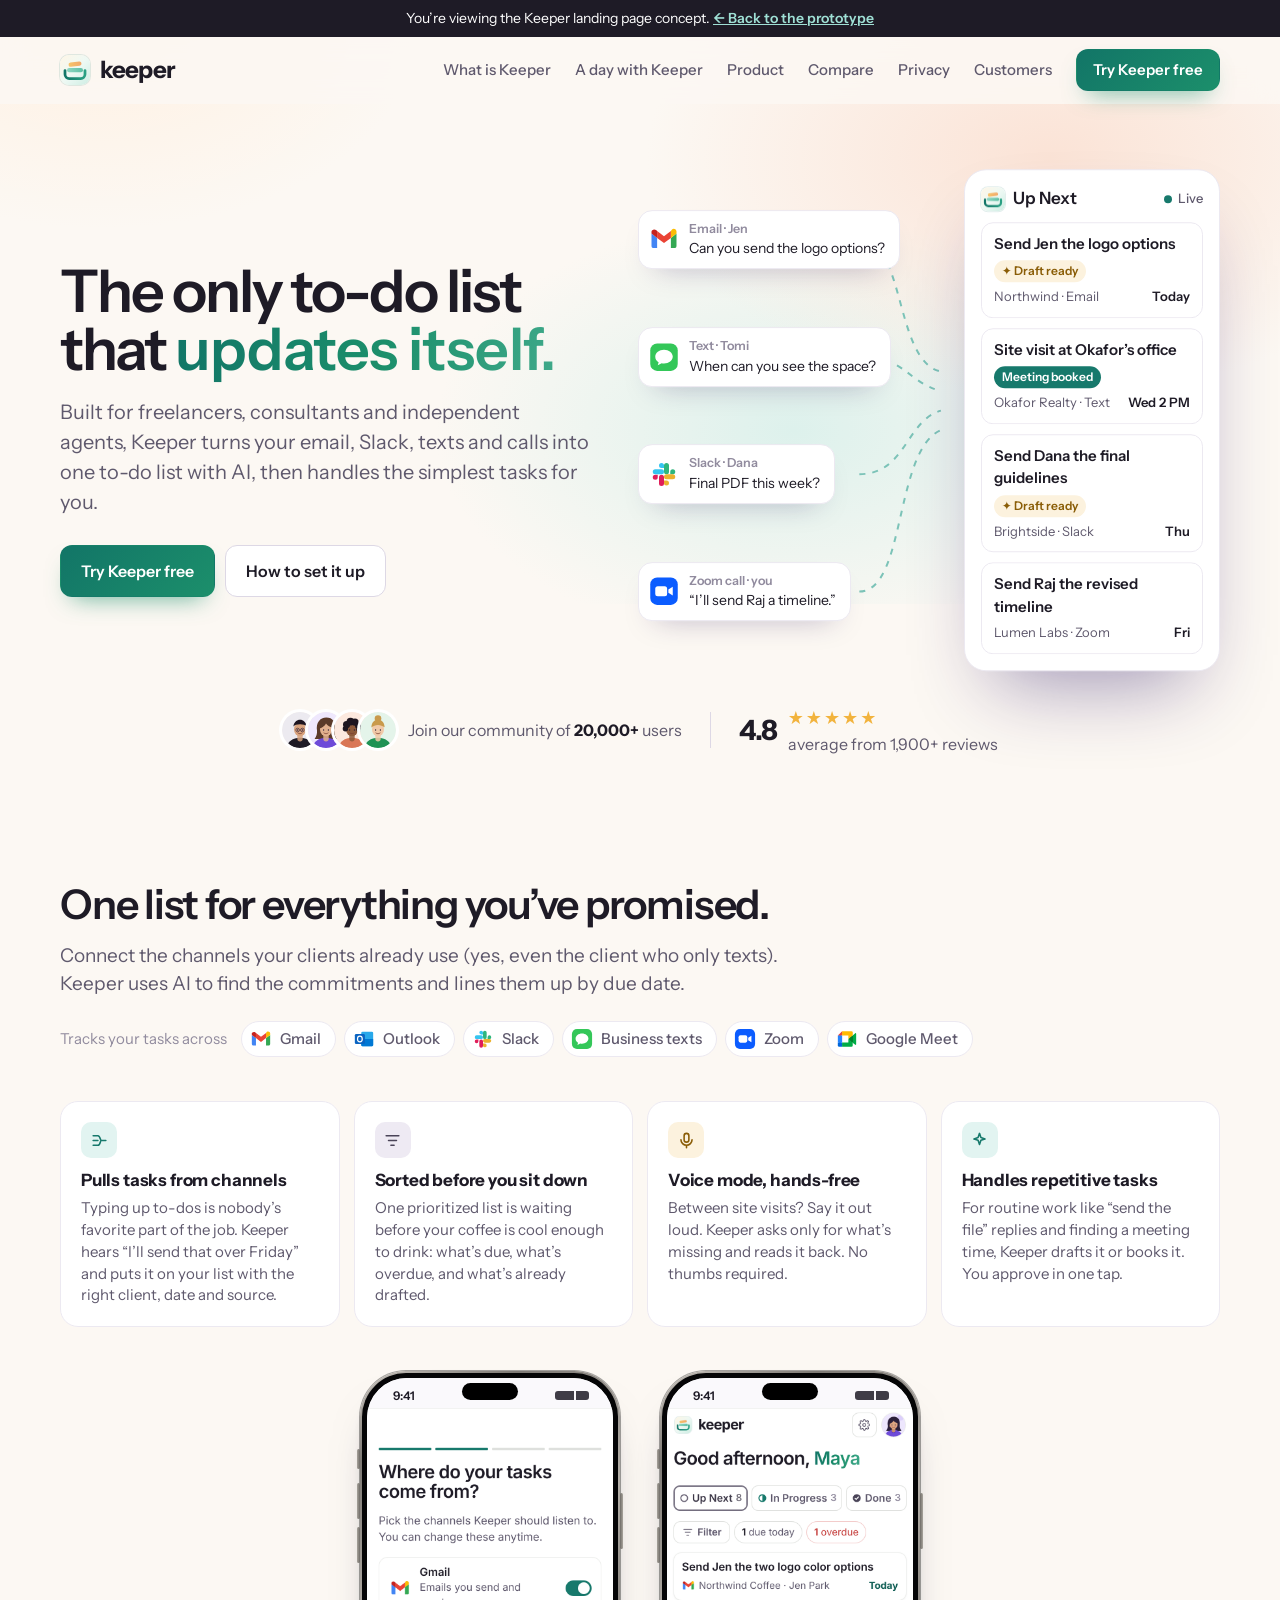
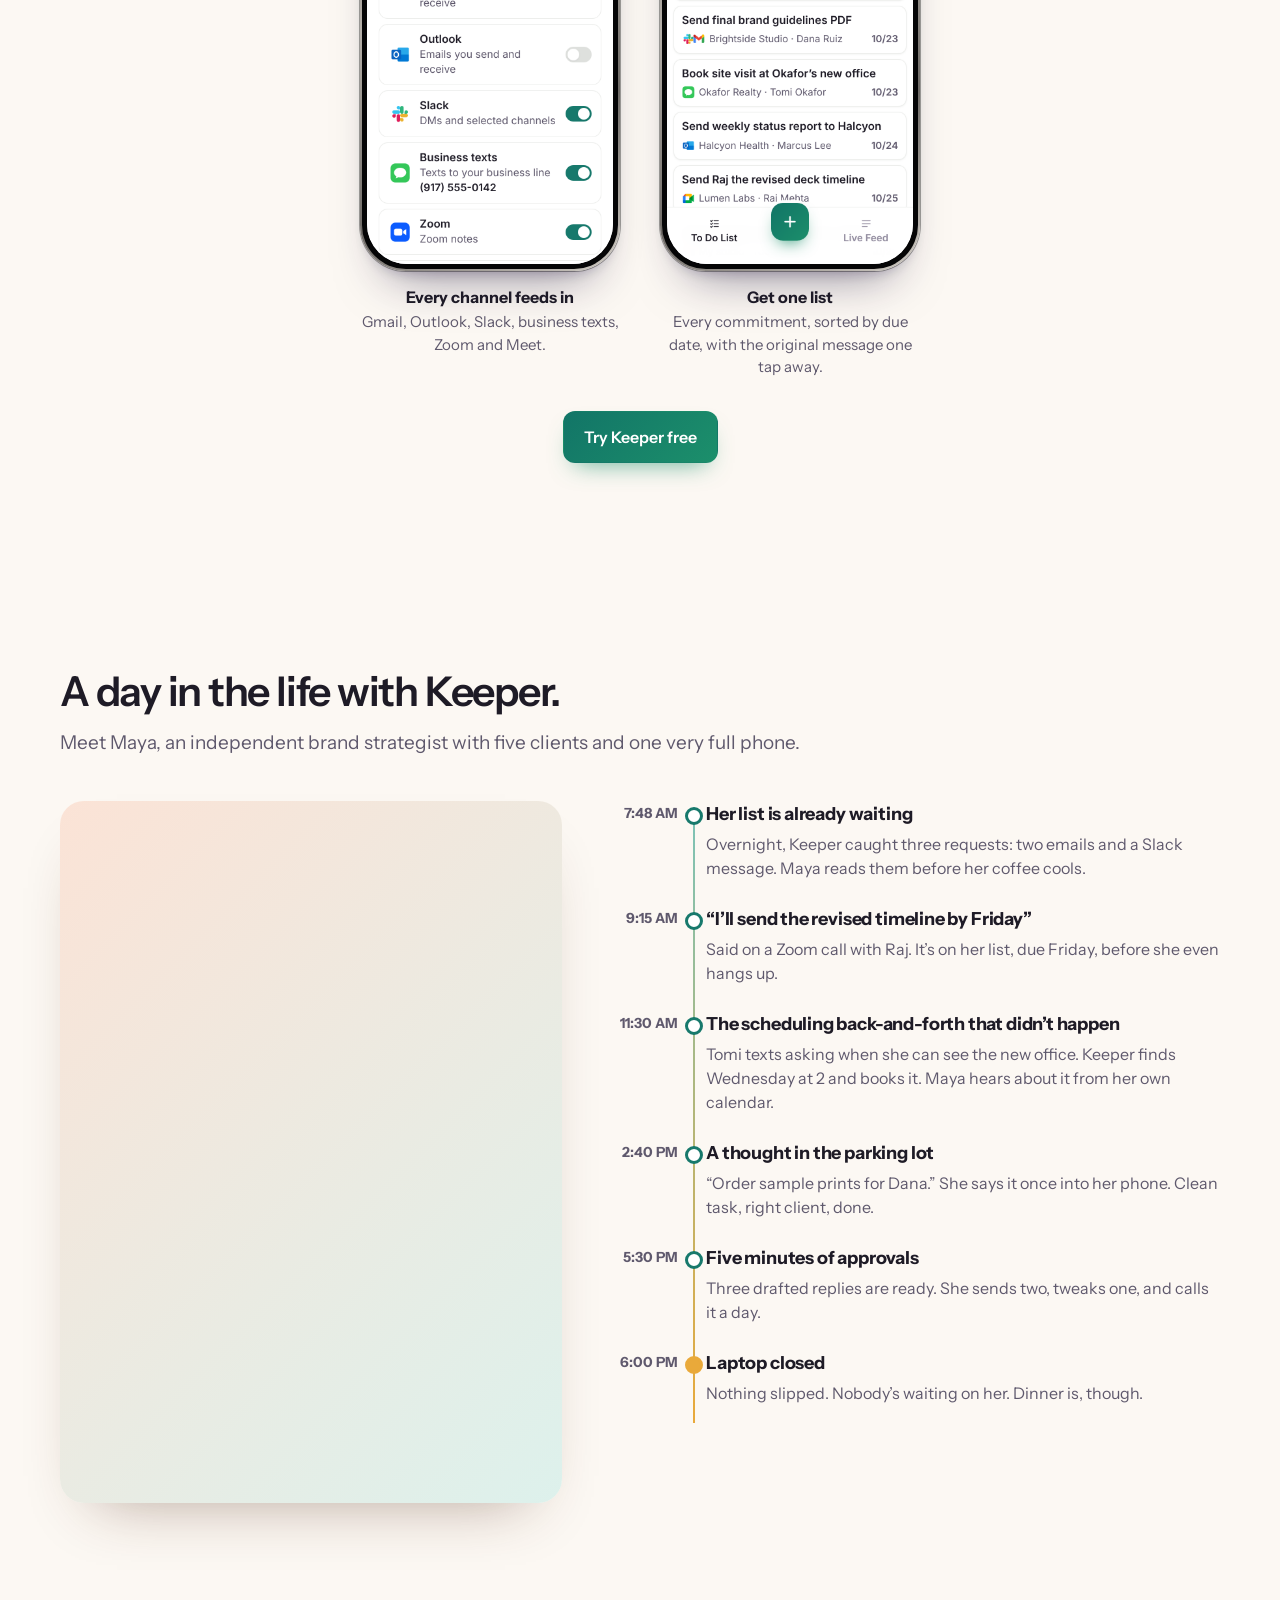
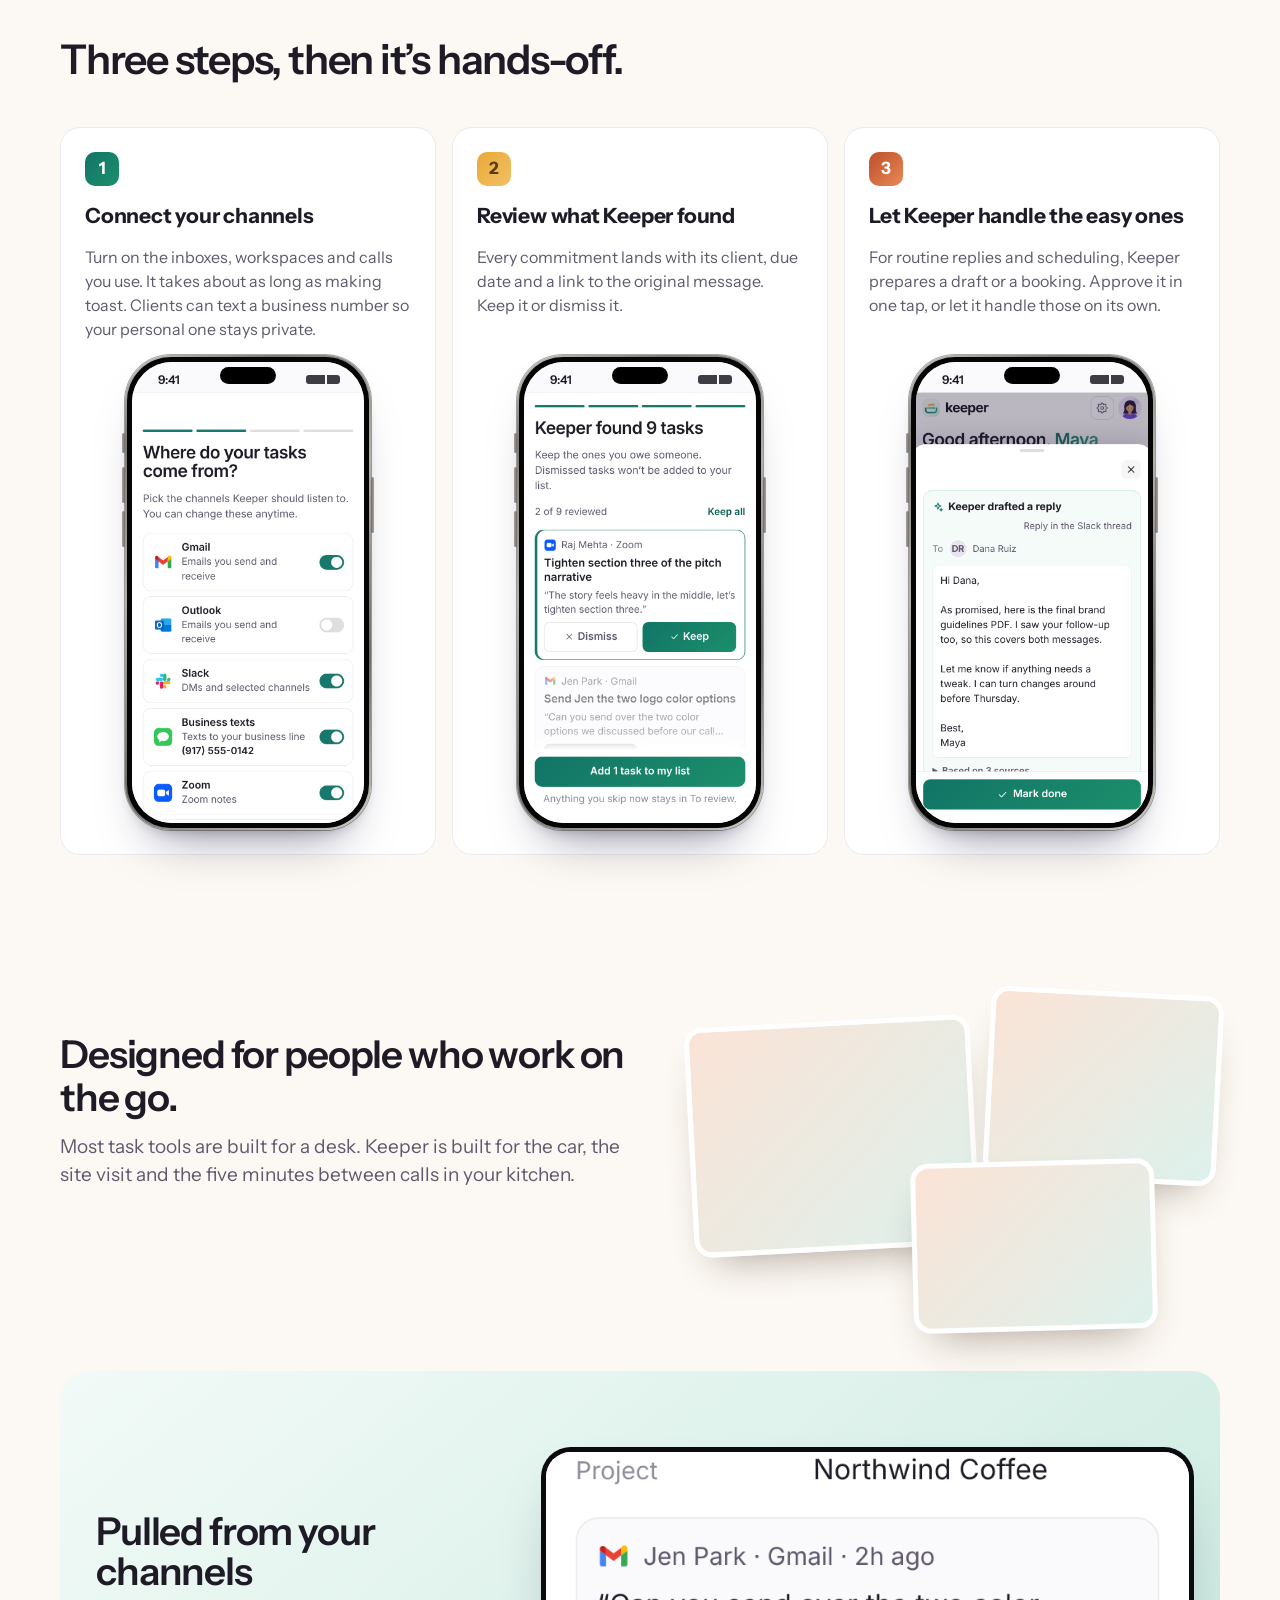
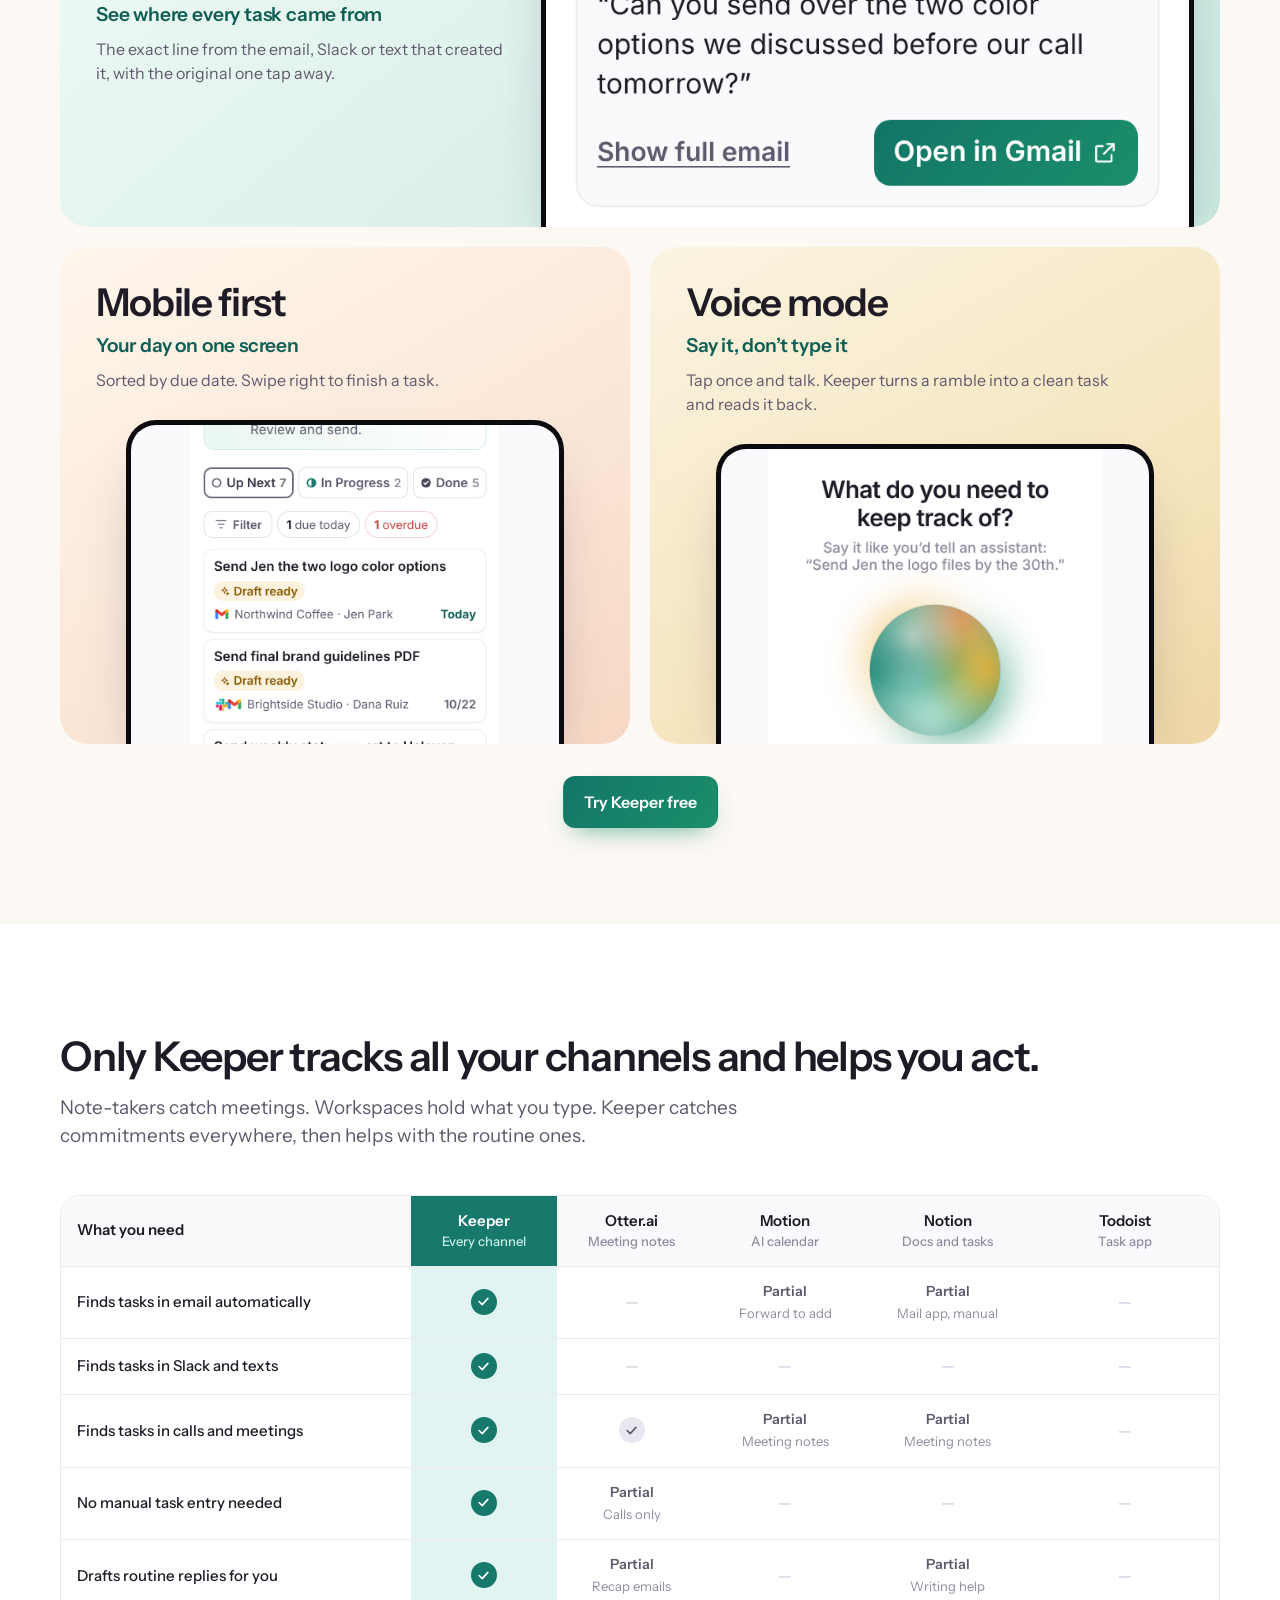
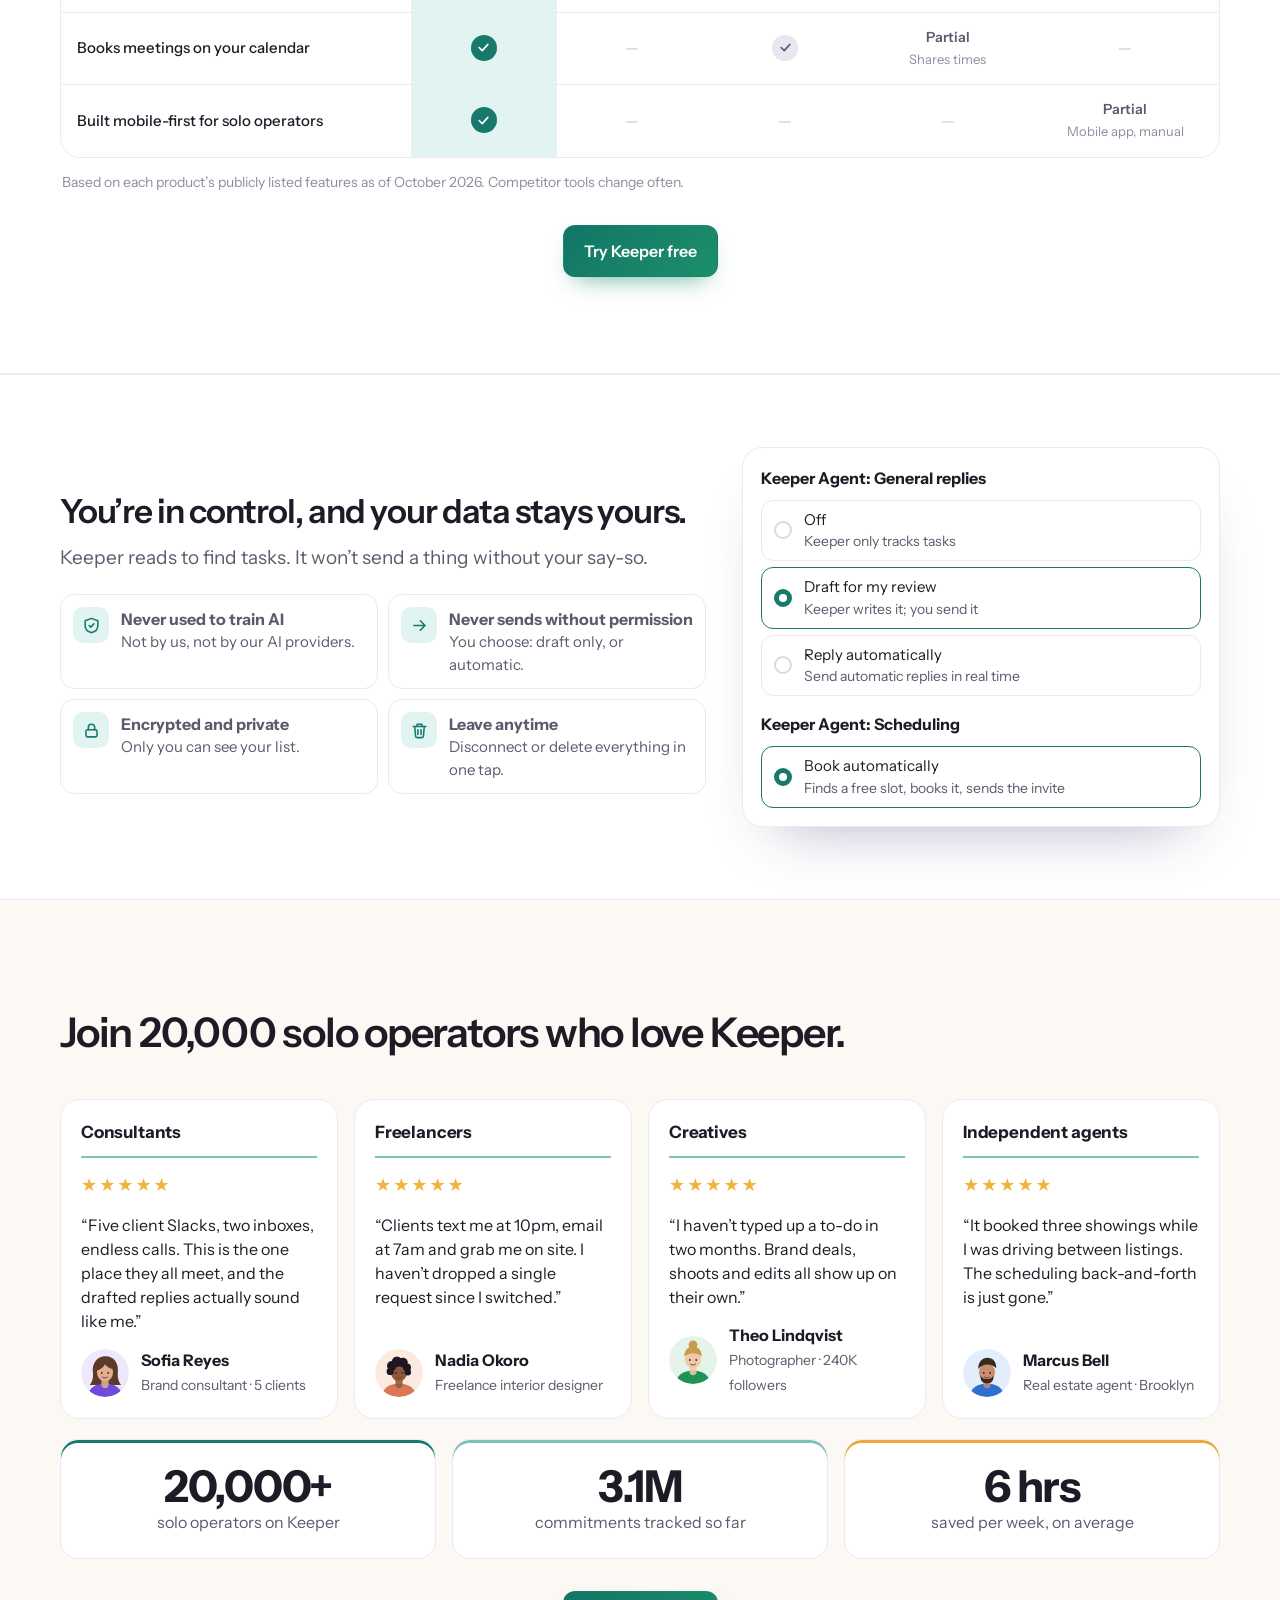
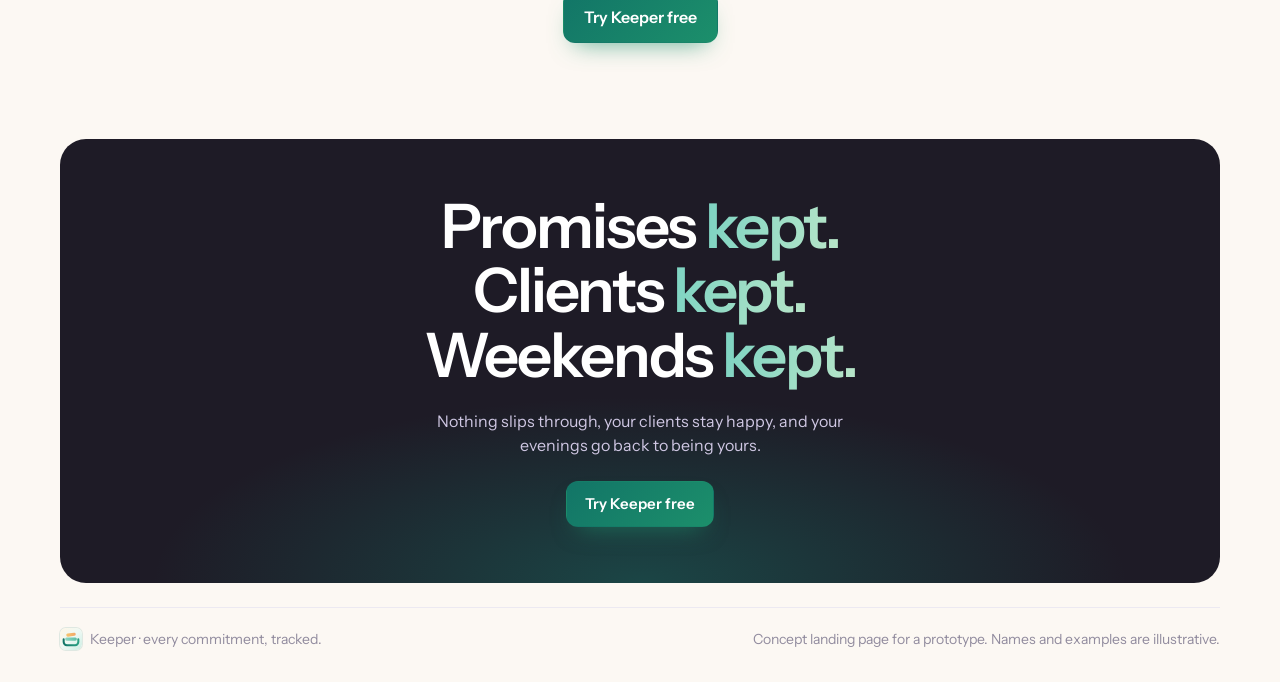
==== commit 8f6e4802: "Landing: crop Mobile first above the nav; zoom out Voice mode to show the full orb Co-Authored-By: C" ====
--- a/landing.html
+++ b/landing.html
@@ -770,11 +770,11 @@
       </article>
       <article class="feat f2 rev">
         <div class="feat-txt"><h3 class="feat-name">Mobile first</h3><p class="feat-sub">Your day on one screen</p><p>Sorted by due date. Swipe right to finish a task.</p></div>
-        <div class="crop"><img src="img/m-board.png?v=1021b" alt="The Keeper list on a phone, with drafts ready to approve" loading="lazy" style="width:72%;left:14%;transform:translate(0%,-32.8%)"></div>
+        <div class="crop"><img src="img/m-board.png?v=1021b" alt="The Keeper list on a phone, with drafts ready to approve" loading="lazy" style="width:72%;left:14%;transform:translate(0%,-29%)"></div>
       </article>
       <article class="feat f3 rev">
         <div class="feat-txt"><h3 class="feat-name">Voice mode</h3><p class="feat-sub">Say it, don’t type it</p><p>Tap once and talk. Keeper turns a ramble into a clean task and reads it back.</p></div>
-        <div class="crop"><img src="img/m-voice.png?v=1021b" alt="Keeper voice capture screen with a large microphone button" loading="lazy" style="width:100%;transform:translate(0%,-27%)"></div>
+        <div class="crop"><img src="img/m-voice.png?v=1021b" alt="Keeper voice capture screen with a large microphone button" loading="lazy" style="width:78%;left:11%;transform:translate(0%,-23.5%)"></div>
       </article>
     </div>
     <div class="sec-cta center"><a class="btn primary" href="index.html">Try Keeper free</a></div>
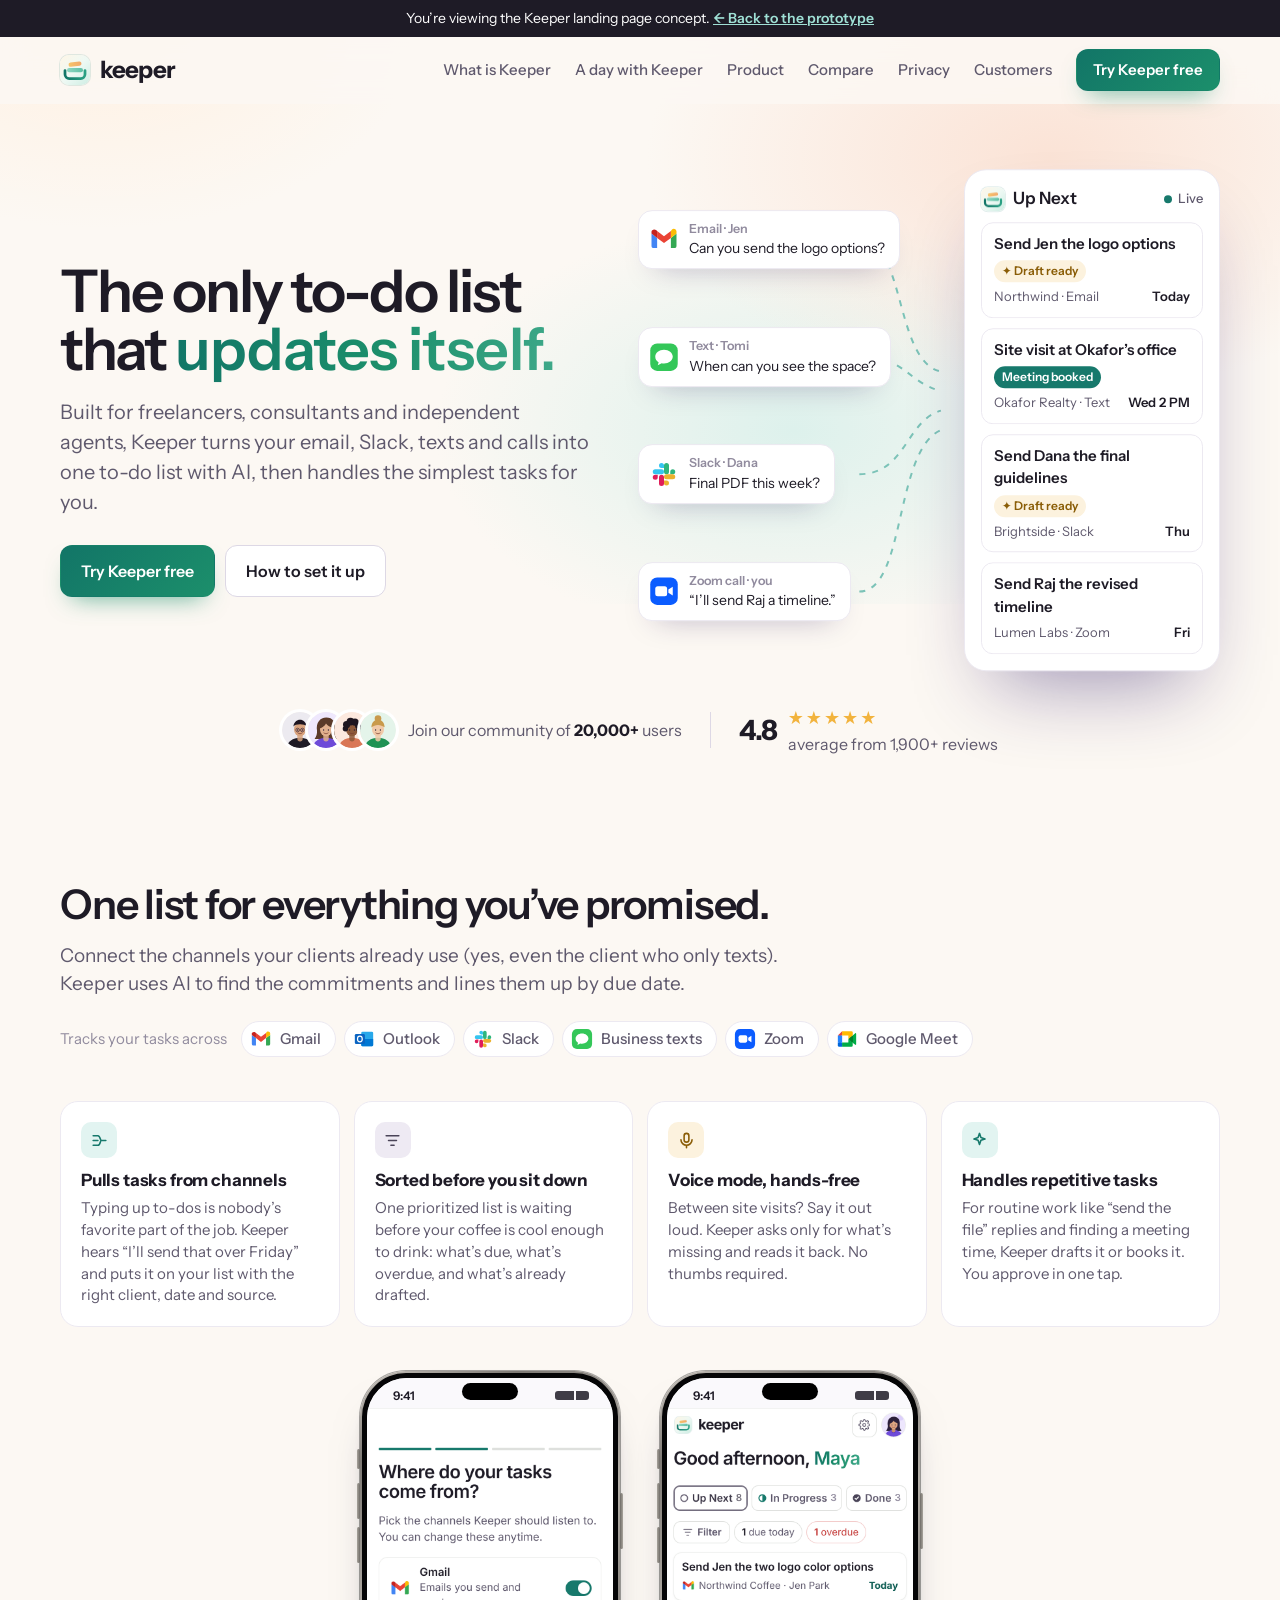
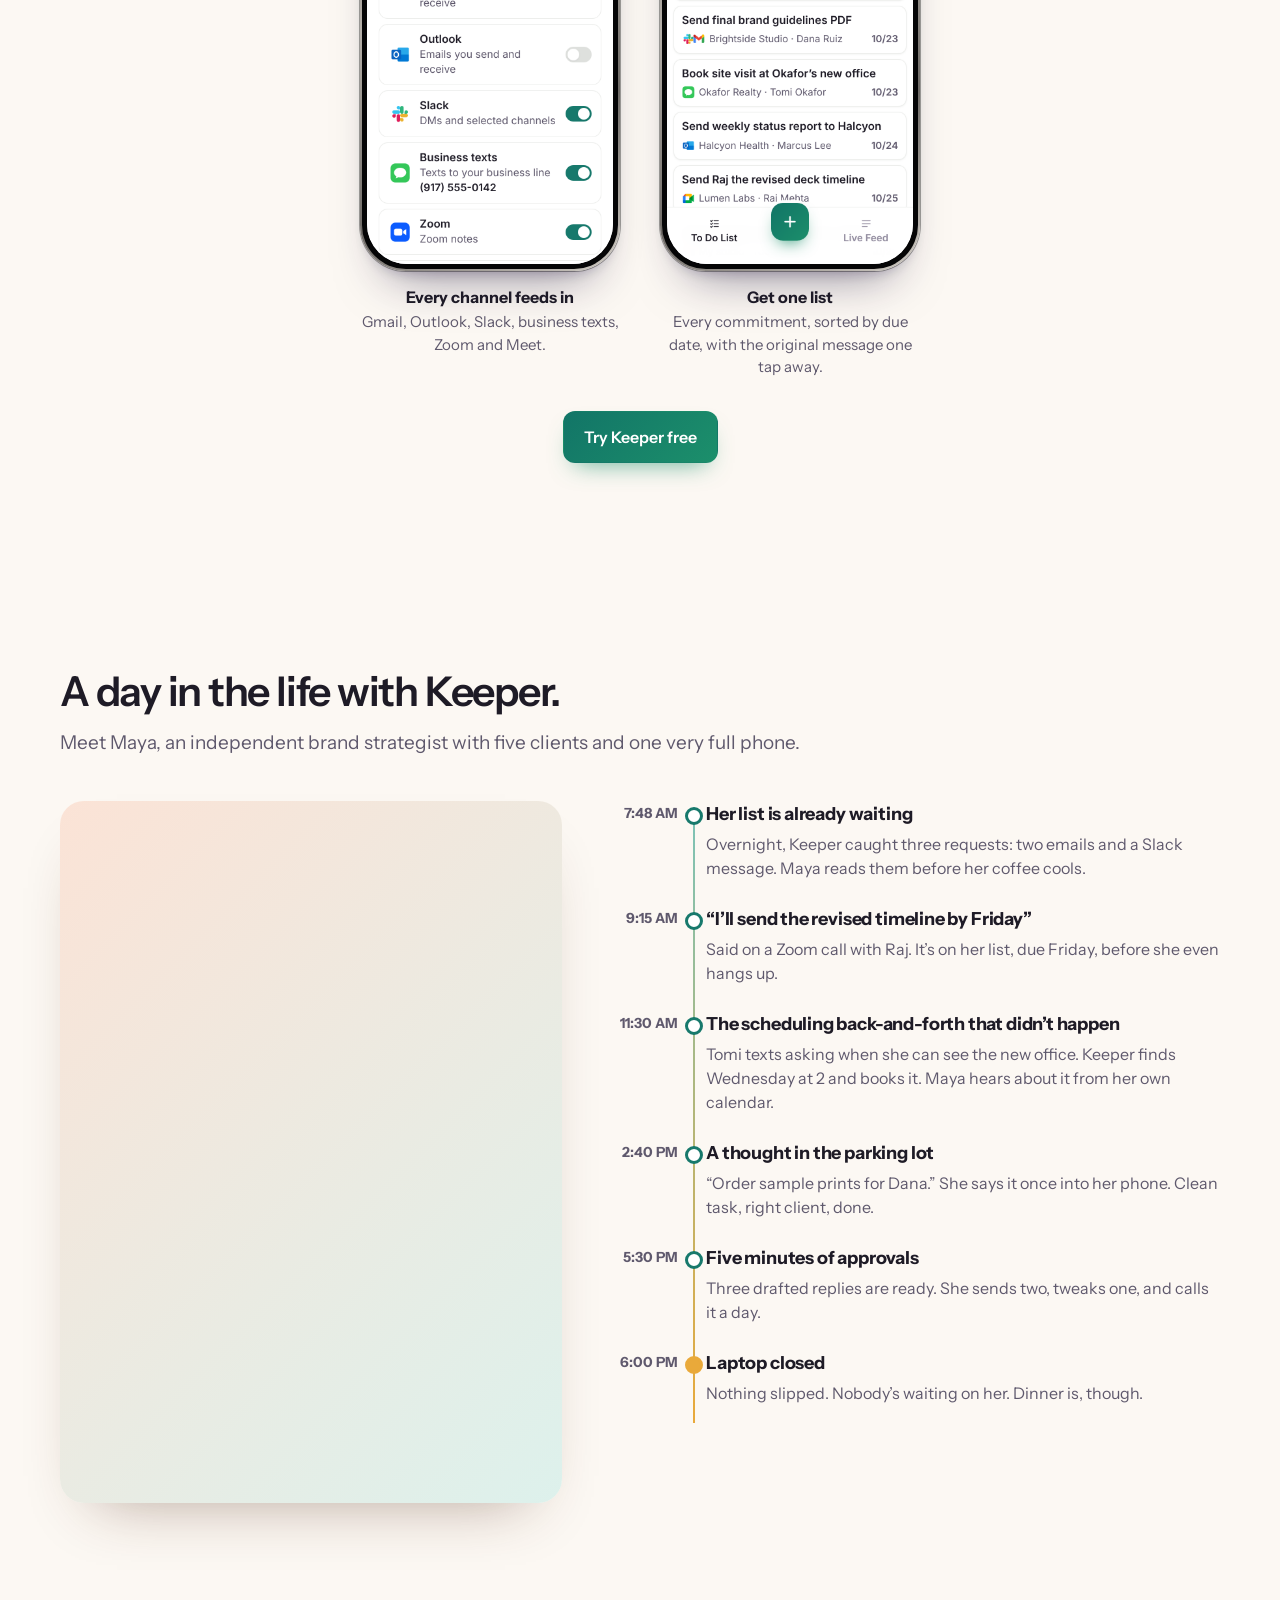
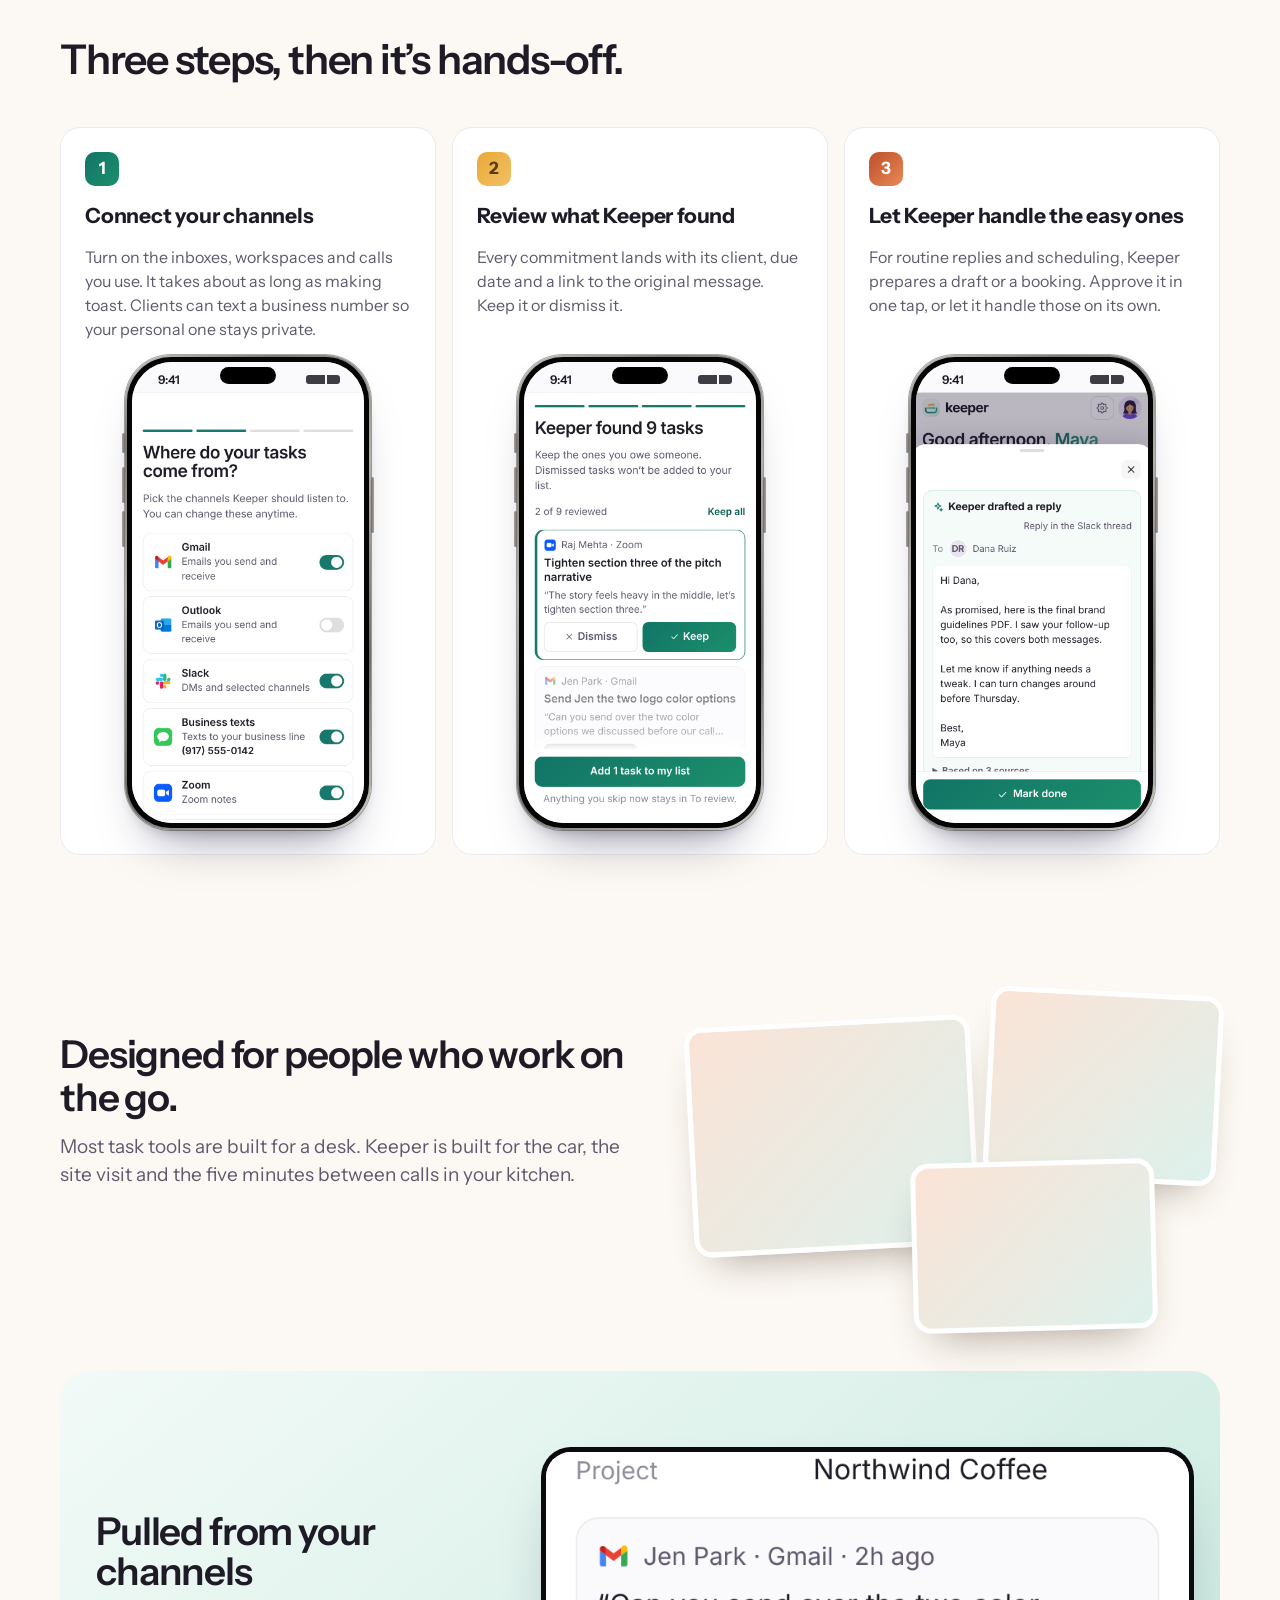
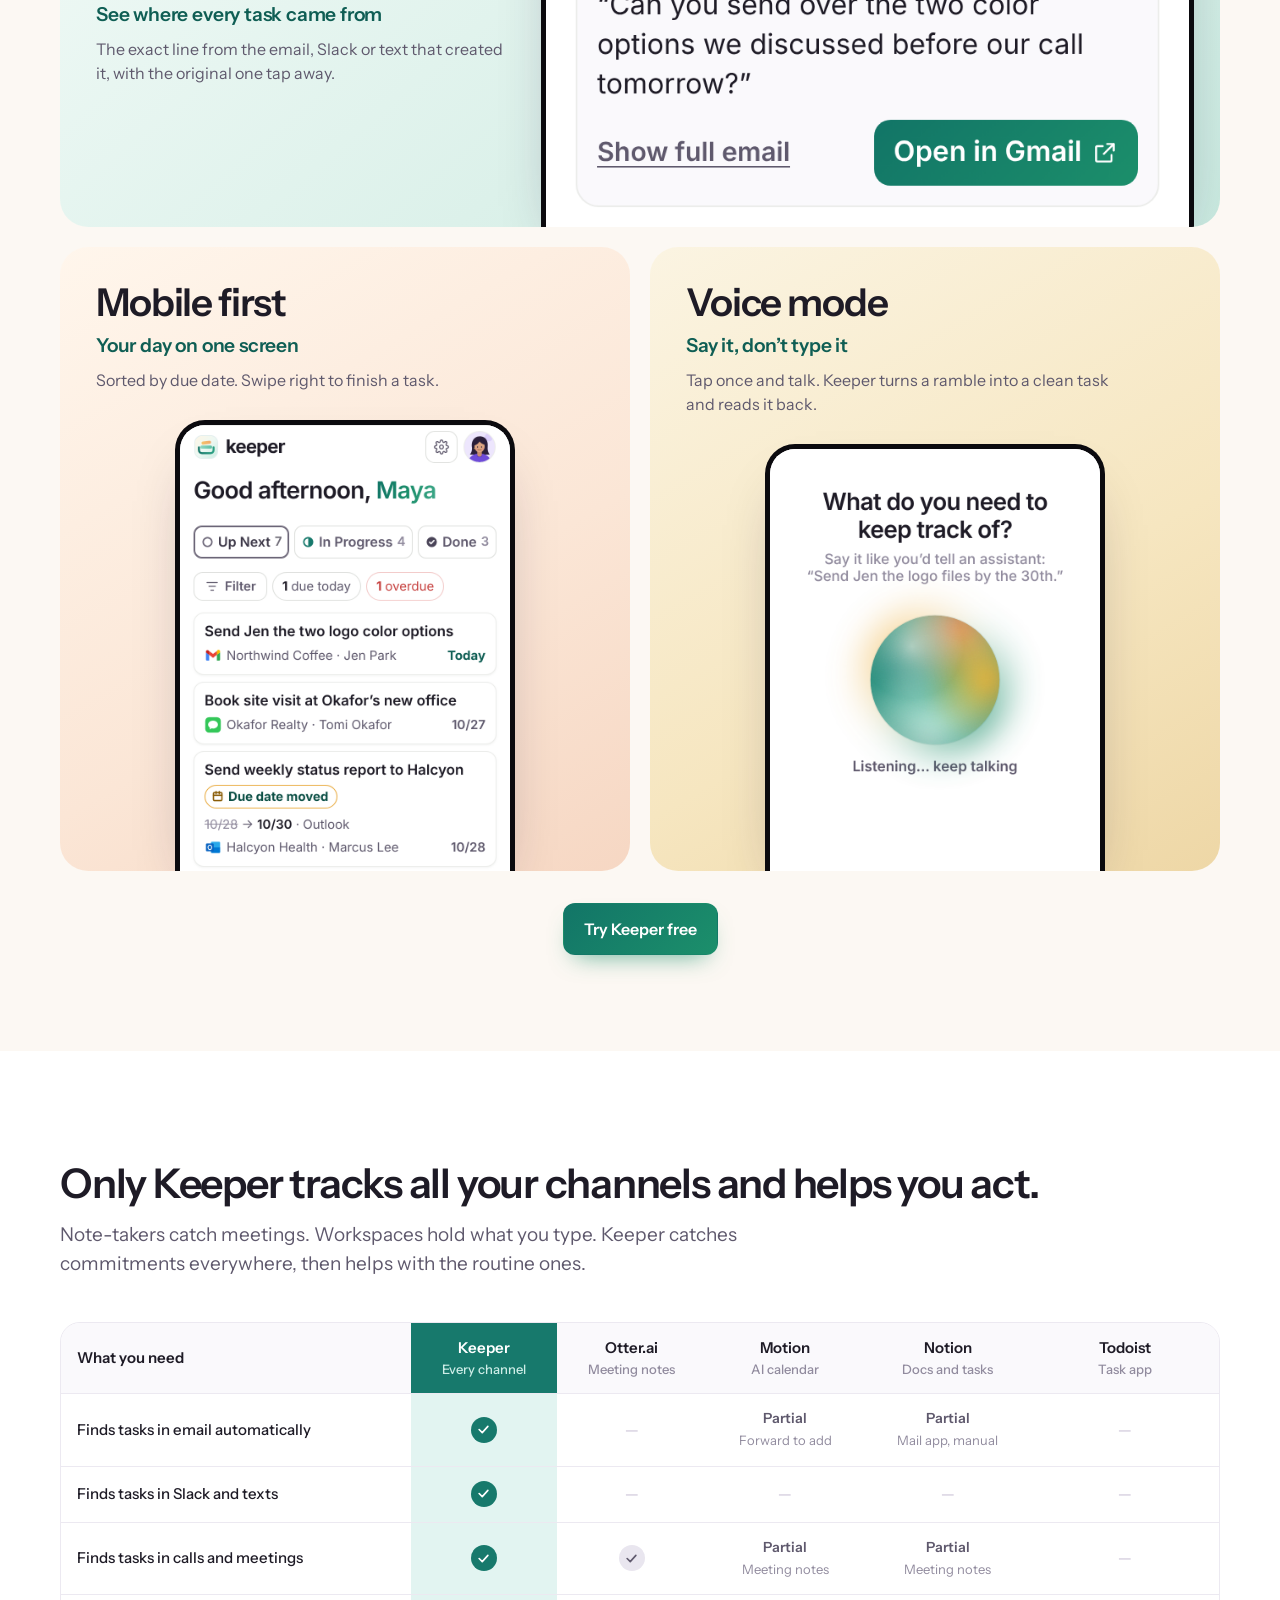
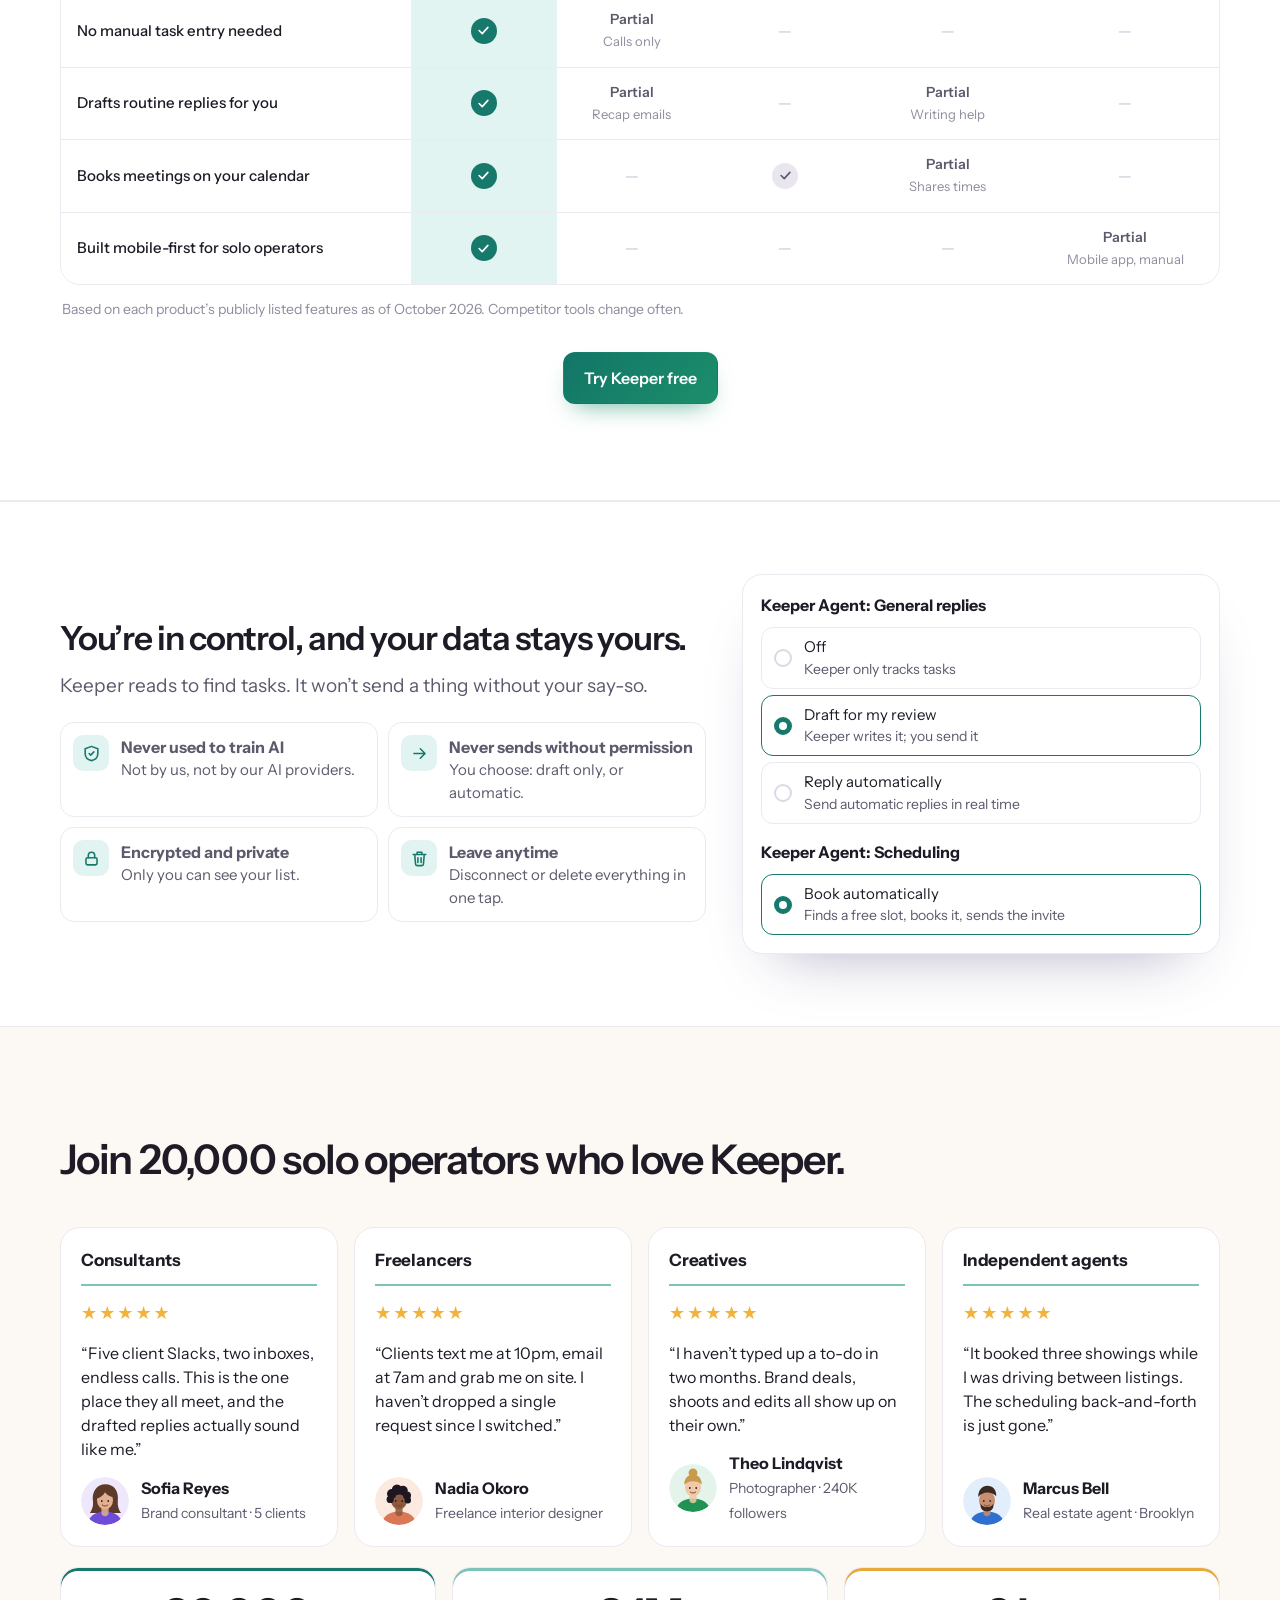
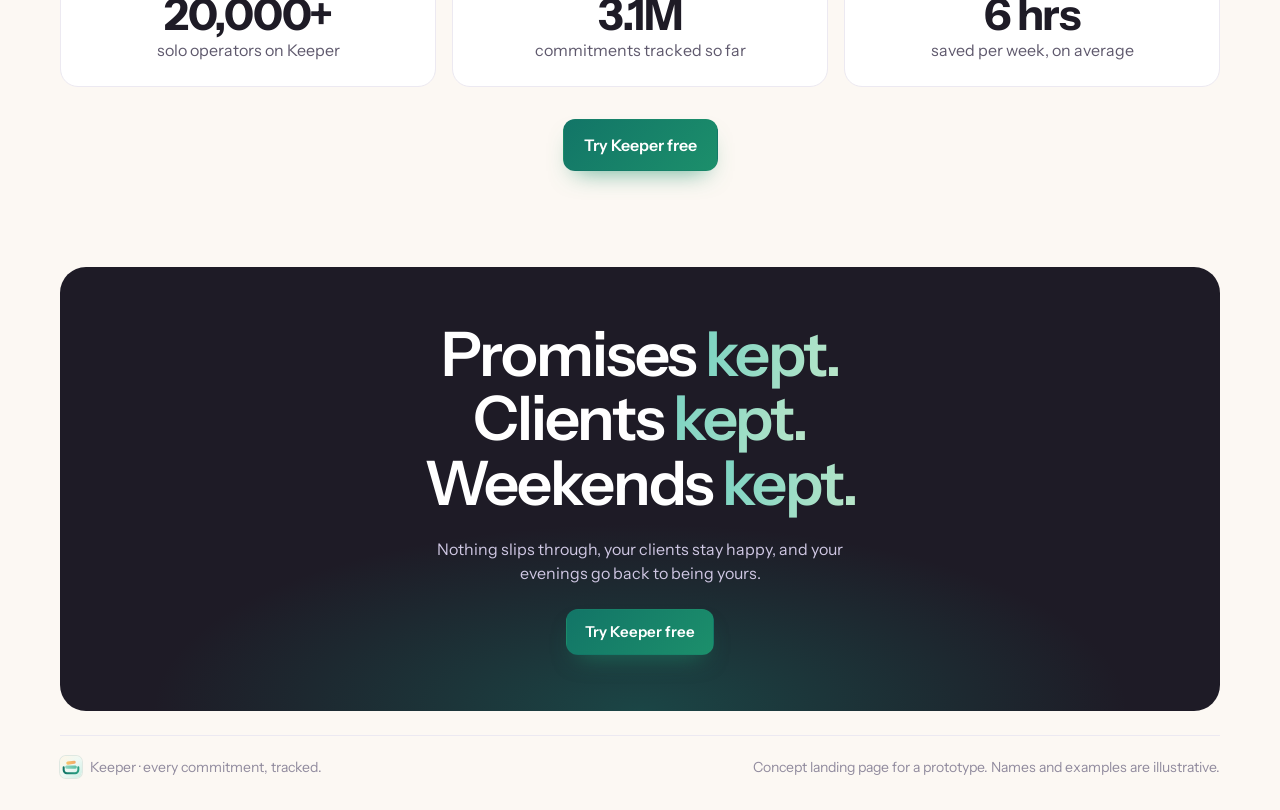
==== commit f6523c02: "Landing: full Mobile first screen ending between cards; Voice mode framed on the full orb Co-Authore" ====
--- a/landing.html
+++ b/landing.html
@@ -619,6 +619,9 @@
   .nw{white-space:nowrap}
   .day{align-items:start}
   @media (min-width:901px){.day-photo{aspect-ratio:auto;height:min(78vh,720px)}.day-photo img{width:100%;height:100%;object-fit:cover;object-position:45% 88%;transform:scale(1.12);transform-origin:45% 80%}}
+  .feat .crop.fit{flex:none;height:auto;min-height:0;width:min(80%,340px);margin:28px auto 0!important;background:#fff}
+  .feat .crop.fit.voice{flex:1;margin-bottom:0!important}
+  .feat .crop.fit img{position:static;display:block;width:100%;height:auto;transform:none}
 </style>
 </head>
 <body>
@@ -770,11 +773,11 @@
       </article>
       <article class="feat f2 rev">
         <div class="feat-txt"><h3 class="feat-name">Mobile first</h3><p class="feat-sub">Your day on one screen</p><p>Sorted by due date. Swipe right to finish a task.</p></div>
-        <div class="crop"><img src="img/m-board.png?v=1021b" alt="The Keeper list on a phone, with drafts ready to approve" loading="lazy" style="width:72%;left:14%;transform:translate(0%,-29%)"></div>
+        <div class="crop fit"><img src="img/m-list-feature.png?v=1025a" alt="The Keeper to-do list on a phone: status tabs, filters and tasks sorted by due date" loading="lazy"></div>
       </article>
       <article class="feat f3 rev">
         <div class="feat-txt"><h3 class="feat-name">Voice mode</h3><p class="feat-sub">Say it, don’t type it</p><p>Tap once and talk. Keeper turns a ramble into a clean task and reads it back.</p></div>
-        <div class="crop"><img src="img/m-voice.png?v=1021b" alt="Keeper voice capture screen with a large microphone button" loading="lazy" style="width:78%;left:11%;transform:translate(0%,-23.5%)"></div>
+        <div class="crop fit voice"><img src="img/m-voice-feature.png?v=1025a" alt="Keeper voice capture screen with a large microphone button" loading="lazy"></div>
       </article>
     </div>
     <div class="sec-cta center"><a class="btn primary" href="index.html">Try Keeper free</a></div>
